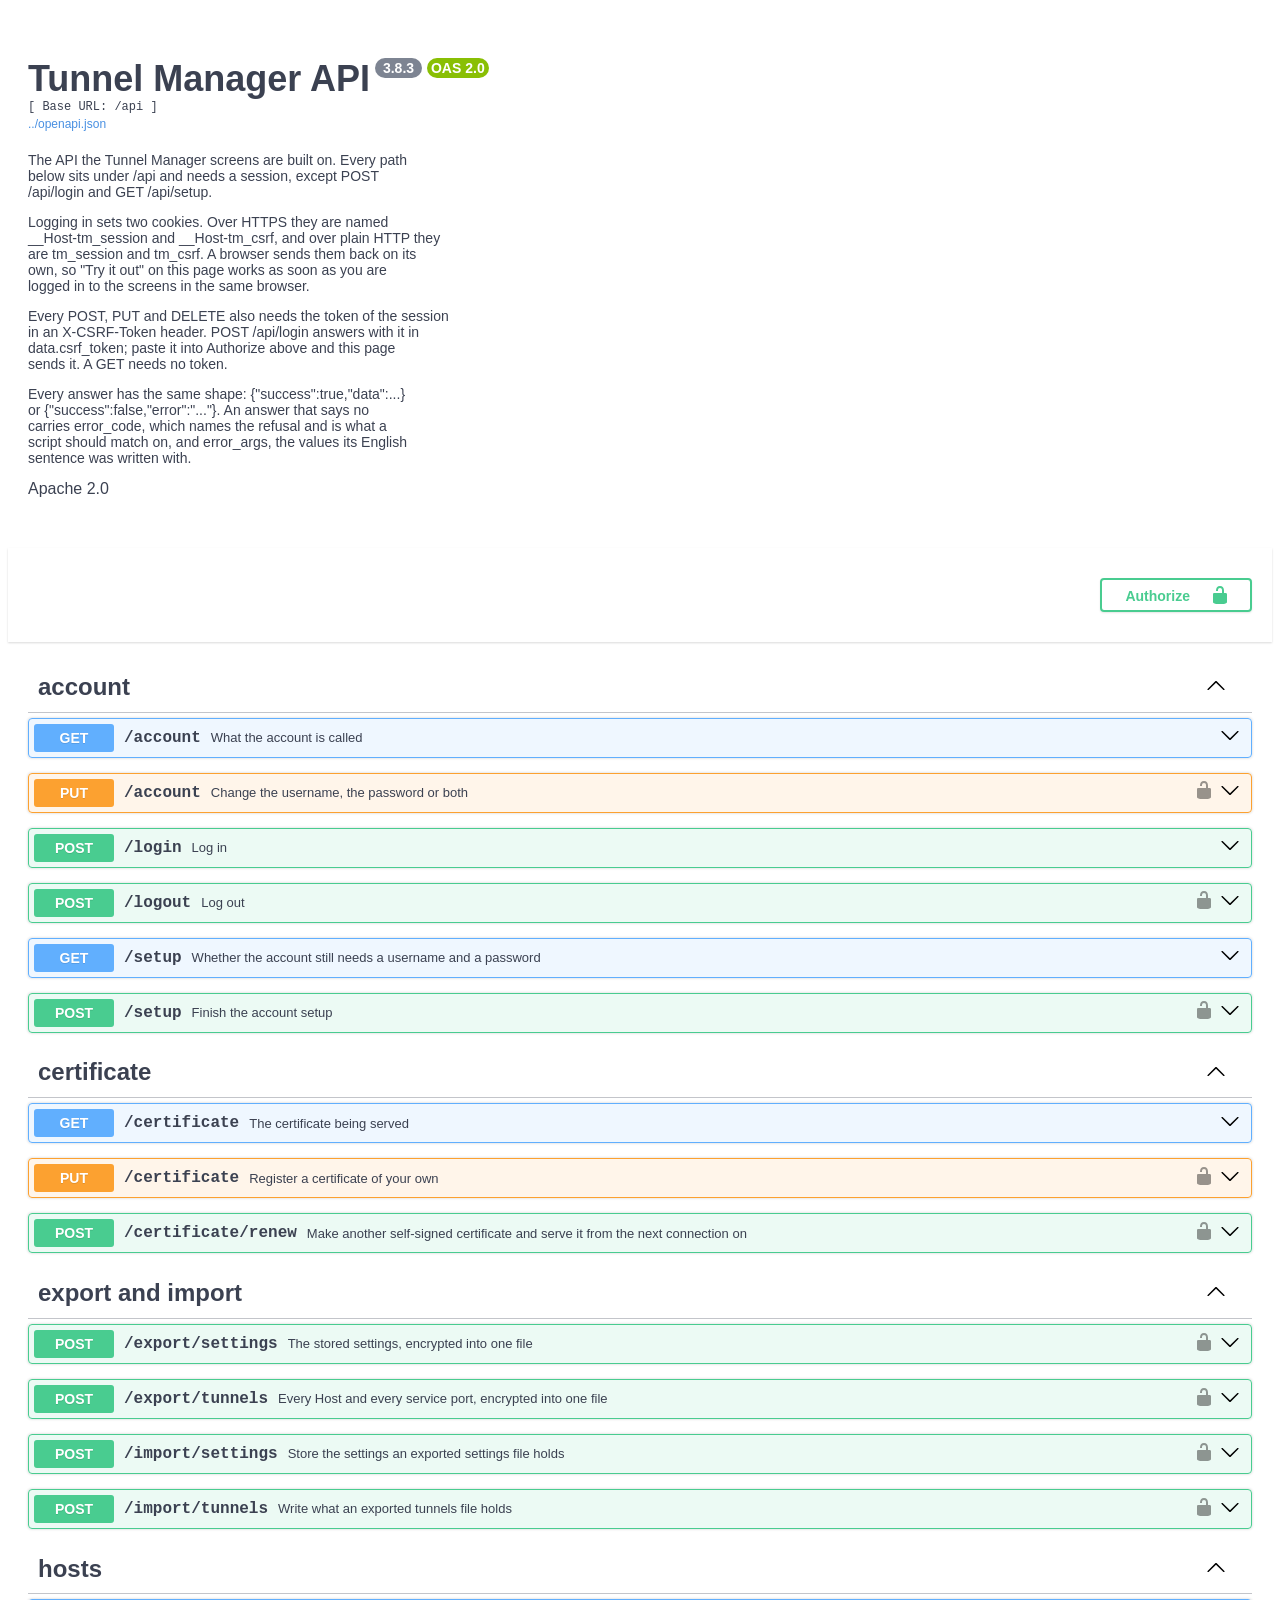
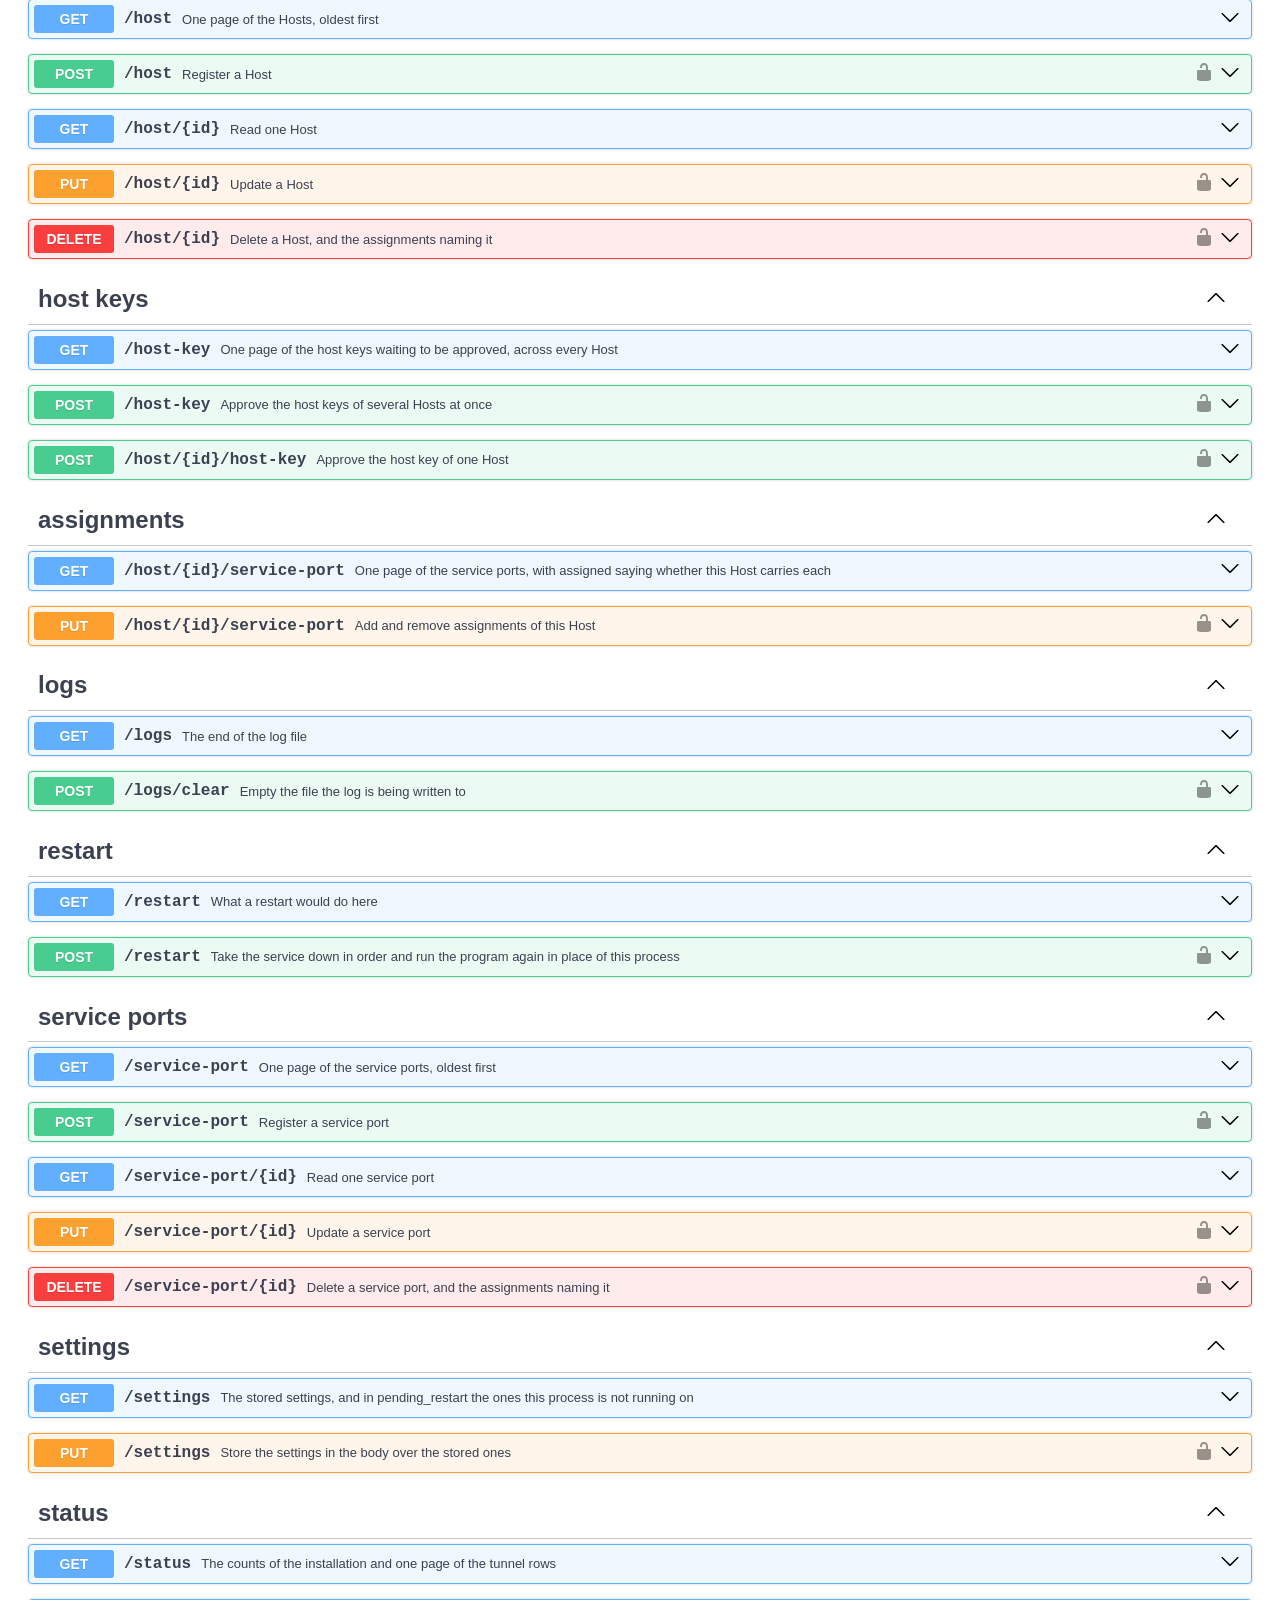
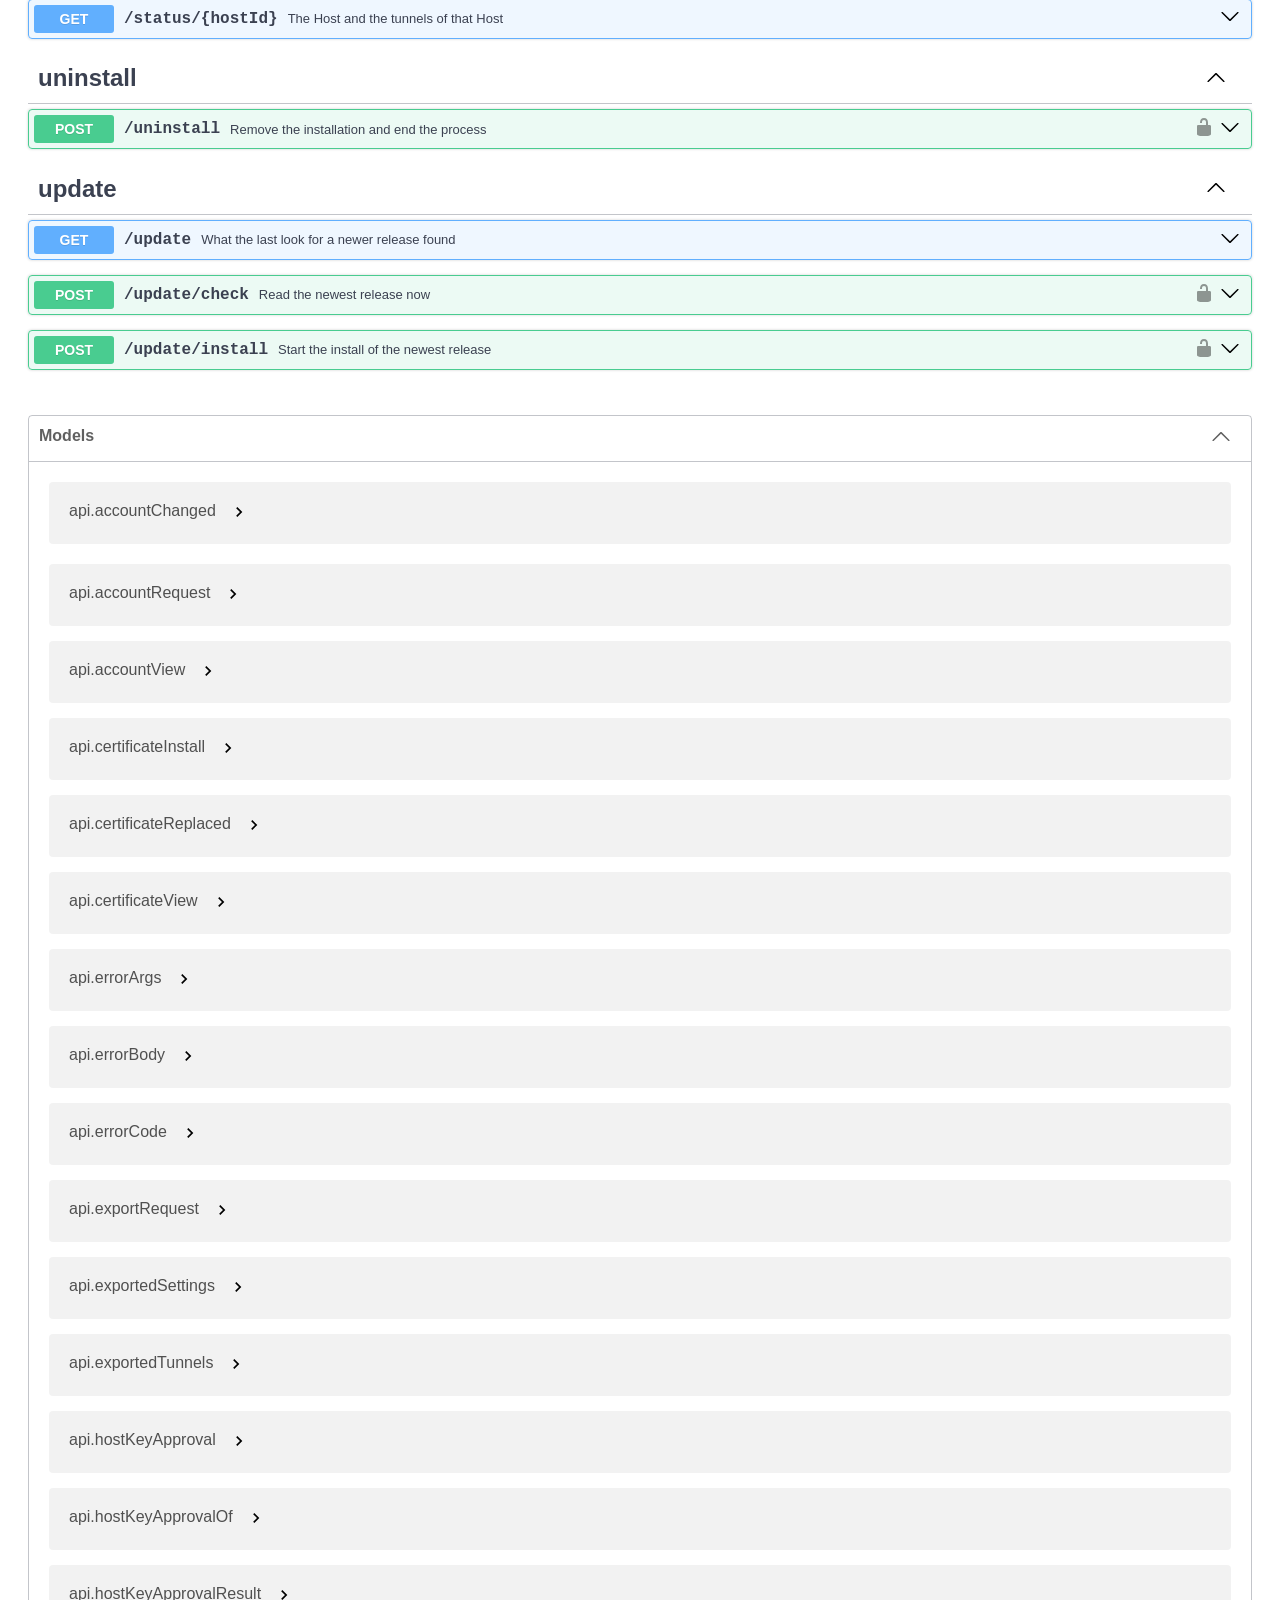
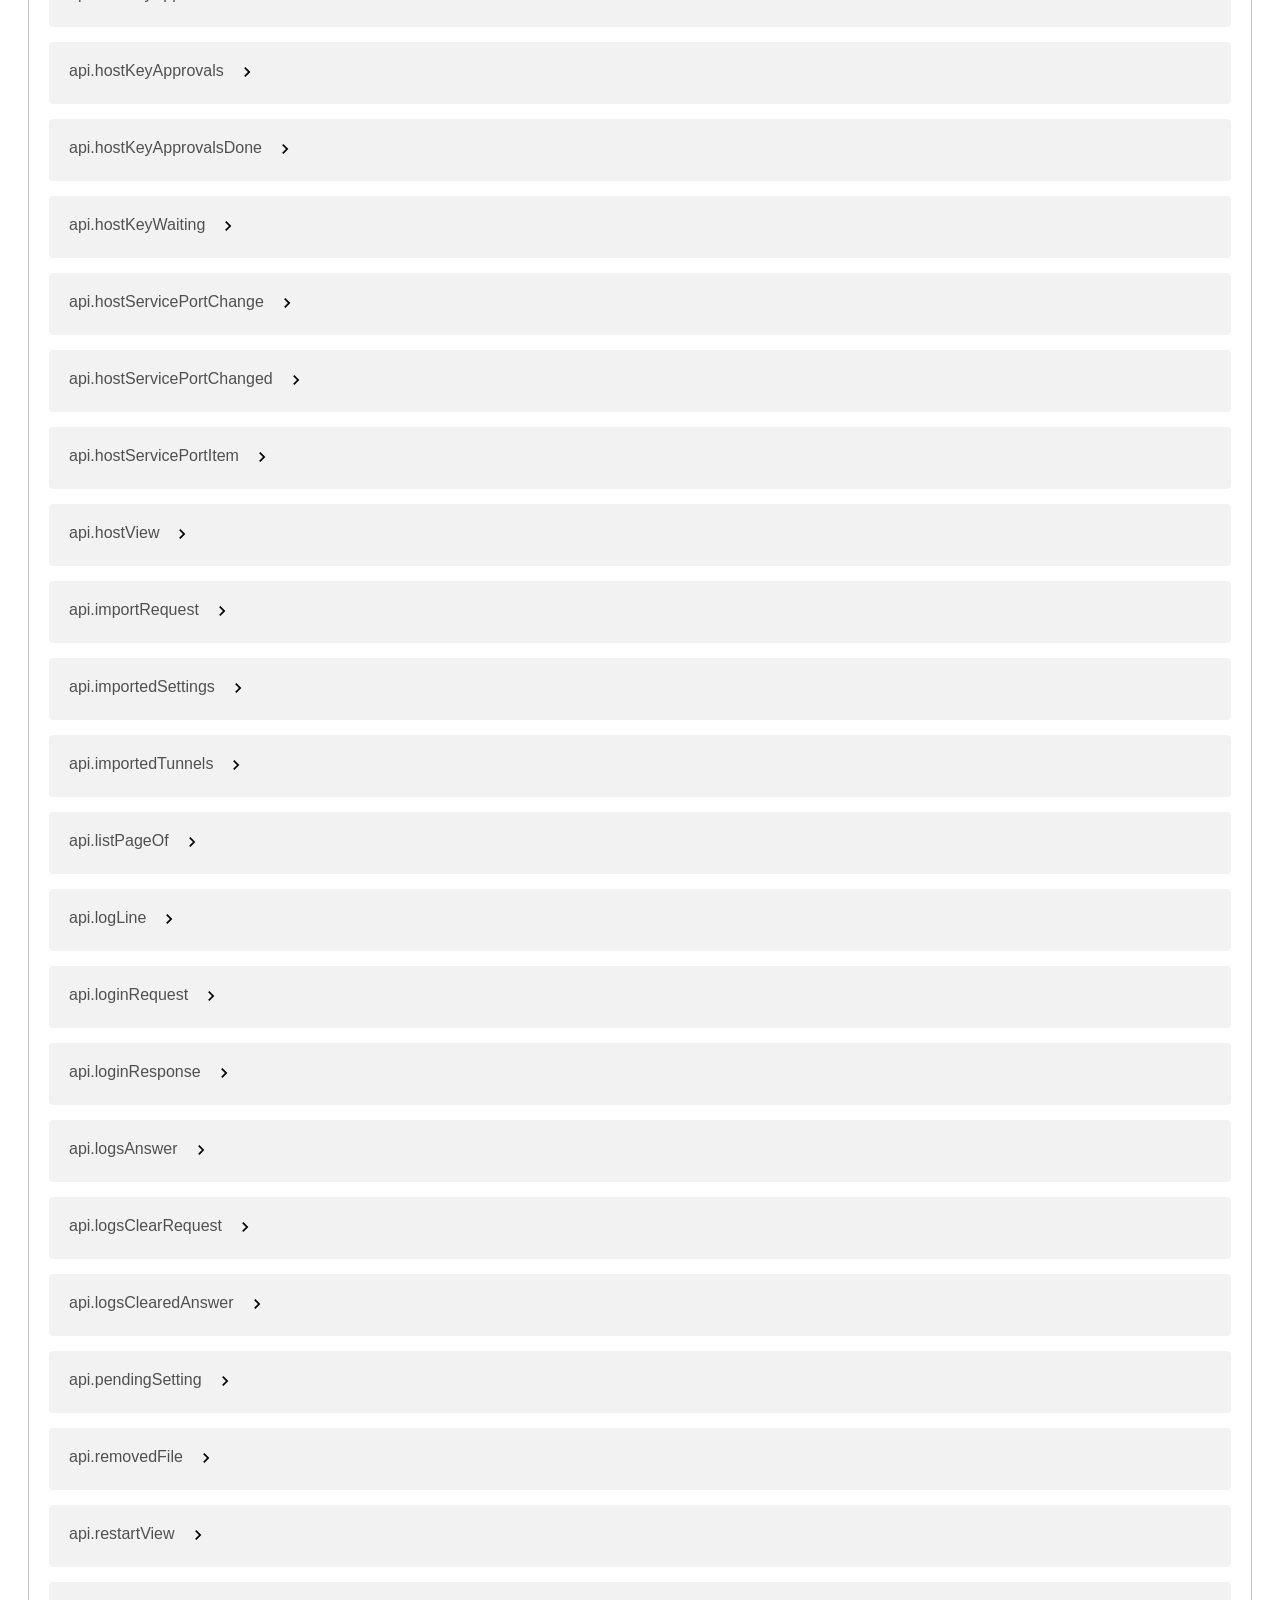
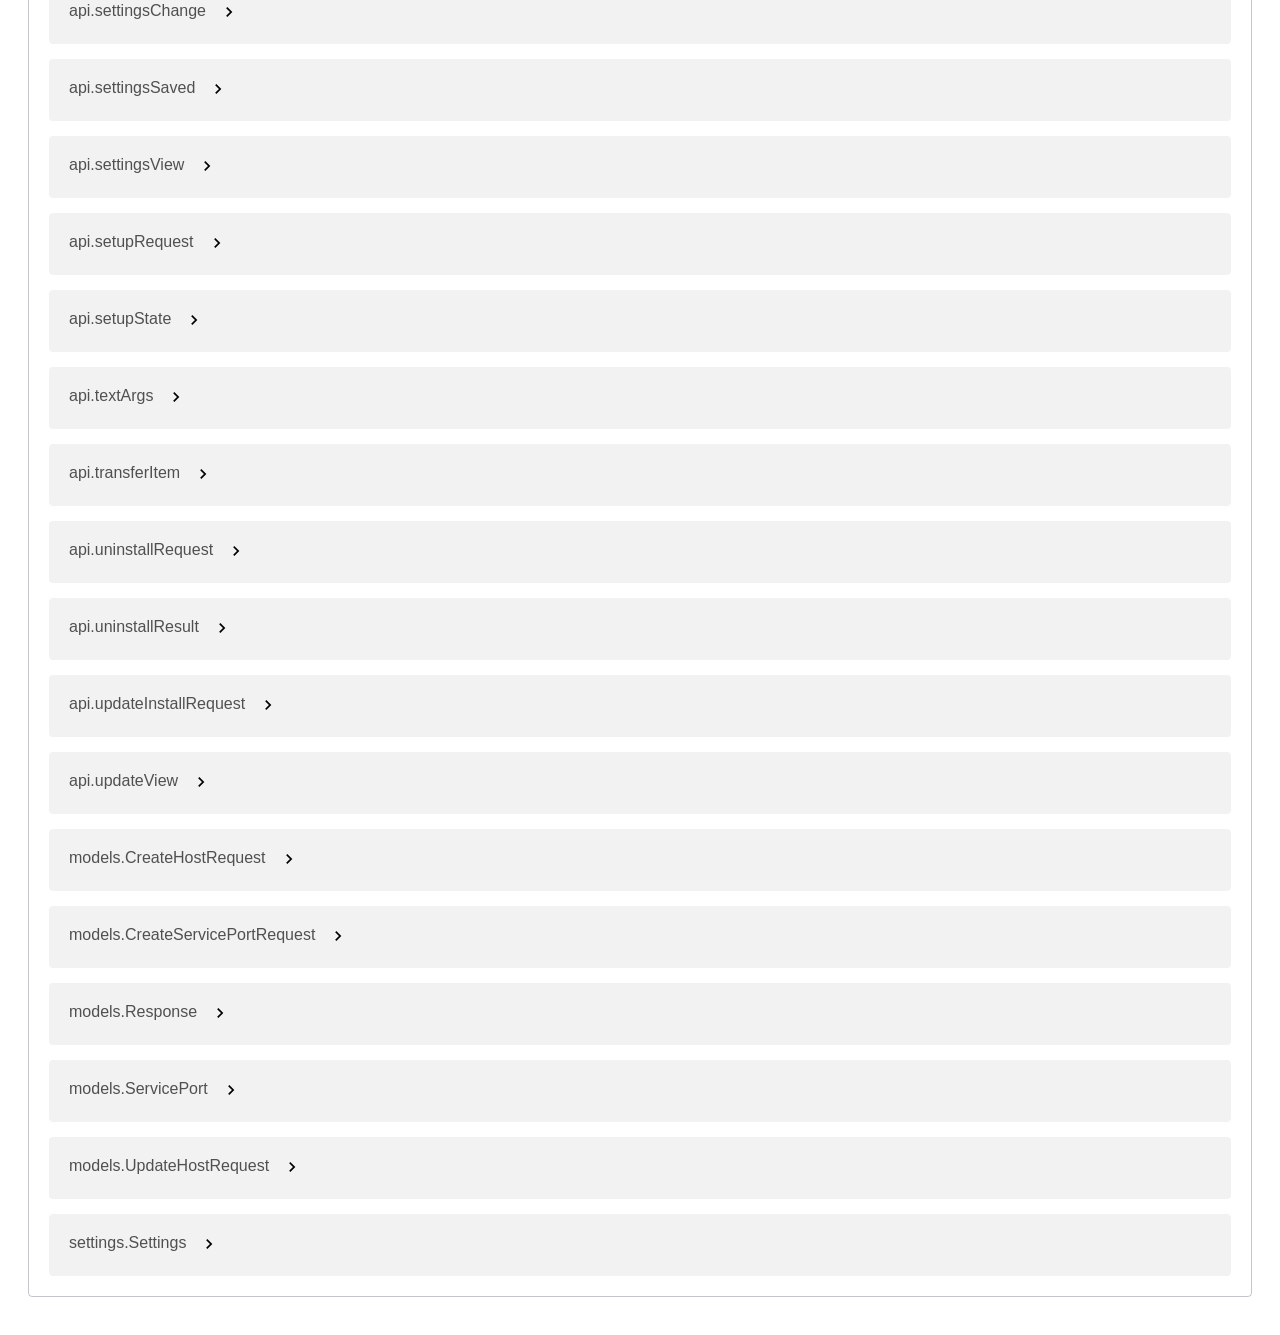
==== internal/web/static/api-docs/index.html @ aaa0a4e5 "web: Describe the API and serve a Swagger UI out of the binary make openapi writes a description of " ====
<!DOCTYPE html>
<html lang="en">
  <head>
    <meta charset="utf-8" />
    <meta name="viewport" content="width=device-width, initial-scale=1" />
    <title>Tunnel Manager API</title>

    <!--
      The stylesheet and the scripts are files this server holds. Nothing here
      is fetched from a content delivery network: an installation that reaches
      nothing but the hosts it forwards to still has to be able to open this
      page, which is the same reason the operator UI is built into the binary.
    -->
    <link rel="stylesheet" href="swagger-ui.css" />
  </head>

  <body>
    <div id="swagger-ui"></div>

    <script src="swagger-ui-bundle.js"></script>

    <!--
      The configuration is a file of its own rather than a script written into
      this page. An inline script has to be named by its hash in the policy
      that guards this page, and that hash then has to be produced wherever the
      page is served from; a file only has to be allowed once, as 'self'.
    -->
    <script src="init.js"></script>
  </body>
</html>
---- internal/web/static/api-docs/swagger-ui.css ----
.swagger-ui{color:#3b4151;container-name:swagger-ui;container-type:inline-size;/*! normalize.css v7.0.0 | MIT License | github.com/necolas/normalize.css */font-family:sans-serif}.swagger-ui html{line-height:1.15;-ms-text-size-adjust:100%;-webkit-text-size-adjust:100%}.swagger-ui body{margin:0}.swagger-ui article,.swagger-ui aside,.swagger-ui footer,.swagger-ui header,.swagger-ui nav,.swagger-ui section{display:block}.swagger-ui h1{font-size:2em;margin:.67em 0}.swagger-ui figcaption,.swagger-ui figure,.swagger-ui main{display:block}.swagger-ui figure{margin:1em 40px}.swagger-ui hr{box-sizing:content-box;height:0;overflow:visible}.swagger-ui pre{font-family:monospace,monospace;font-size:1em}.swagger-ui a{background-color:transparent;-webkit-text-decoration-skip:objects}.swagger-ui abbr[title]{border-bottom:none;text-decoration:underline;-webkit-text-decoration:underline dotted;text-decoration:underline dotted}.swagger-ui b,.swagger-ui strong{font-weight:inherit;font-weight:bolder}.swagger-ui code,.swagger-ui kbd,.swagger-ui samp{font-family:monospace,monospace;font-size:1em}.swagger-ui dfn{font-style:italic}.swagger-ui mark{background-color:#ff0;color:#000}.swagger-ui small{font-size:80%}.swagger-ui sub,.swagger-ui sup{font-size:75%;line-height:0;position:relative;vertical-align:baseline}.swagger-ui sub{bottom:-.25em}.swagger-ui sup{top:-.5em}.swagger-ui audio,.swagger-ui video{display:inline-block}.swagger-ui audio:not([controls]){display:none;height:0}.swagger-ui img{border-style:none}.swagger-ui svg:not(:root){overflow:hidden}.swagger-ui button,.swagger-ui input,.swagger-ui optgroup,.swagger-ui select,.swagger-ui textarea{font-family:sans-serif;font-size:100%;line-height:1.15;margin:0}.swagger-ui button,.swagger-ui input{overflow:visible}.swagger-ui button,.swagger-ui select{text-transform:none}.swagger-ui [type=reset],.swagger-ui [type=submit],.swagger-ui button,.swagger-ui html [type=button]{-webkit-appearance:button}.swagger-ui [type=button]::-moz-focus-inner,.swagger-ui [type=reset]::-moz-focus-inner,.swagger-ui [type=submit]::-moz-focus-inner,.swagger-ui button::-moz-focus-inner{border-style:none;padding:0}.swagger-ui [type=button]:-moz-focusring,.swagger-ui [type=reset]:-moz-focusring,.swagger-ui [type=submit]:-moz-focusring,.swagger-ui button:-moz-focusring{outline:1px dotted ButtonText}.swagger-ui fieldset{padding:.35em .75em .625em}.swagger-ui legend{box-sizing:border-box;color:inherit;display:table;max-width:100%;padding:0;white-space:normal}.swagger-ui progress{display:inline-block;vertical-align:baseline}.swagger-ui textarea{overflow:auto}.swagger-ui [type=checkbox],.swagger-ui [type=radio]{box-sizing:border-box;padding:0}.swagger-ui [type=number]::-webkit-inner-spin-button,.swagger-ui [type=number]::-webkit-outer-spin-button{height:auto}.swagger-ui [type=search]{-webkit-appearance:textfield;outline-offset:-2px}.swagger-ui [type=search]::-webkit-search-cancel-button,.swagger-ui [type=search]::-webkit-search-decoration{-webkit-appearance:none}.swagger-ui ::-webkit-file-upload-button{-webkit-appearance:button;font:inherit}.swagger-ui details,.swagger-ui menu{display:block}.swagger-ui summary{display:list-item}.swagger-ui canvas{display:inline-block}.swagger-ui [hidden],.swagger-ui template{display:none}.swagger-ui .debug *{outline:1px solid gold}.swagger-ui .debug-white *{outline:1px solid #fff}.swagger-ui .debug-black *{outline:1px solid #000}.swagger-ui .debug-grid{background:transparent url([data-uri]) repeat 0 0}.swagger-ui .debug-grid-16{background:transparent url([data-uri]) repeat 0 0}.swagger-ui .debug-grid-8-solid{background:#fff url([data-uri]) repeat 0 0}.swagger-ui .debug-grid-16-solid{background:#fff url([data-uri]) repeat 0 0}.swagger-ui .border-box,.swagger-ui a,.swagger-ui article,.swagger-ui body,.swagger-ui code,.swagger-ui dd,.swagger-ui div,.swagger-ui dl,.swagger-ui dt,.swagger-ui fieldset,.swagger-ui footer,.swagger-ui form,.swagger-ui h1,.swagger-ui h2,.swagger-ui h3,.swagger-ui h4,.swagger-ui h5,.swagger-ui h6,.swagger-ui header,.swagger-ui html,.swagger-ui input[type=email],.swagger-ui input[type=number],.swagger-ui input[type=password],.swagger-ui input[type=tel],.swagger-ui input[type=text],.swagger-ui input[type=url],.swagger-ui legend,.swagger-ui li,.swagger-ui main,.swagger-ui ol,.swagger-ui p,.swagger-ui pre,.swagger-ui section,.swagger-ui table,.swagger-ui td,.swagger-ui textarea,.swagger-ui th,.swagger-ui tr,.swagger-ui ul{box-sizing:border-box}.swagger-ui .aspect-ratio{height:0;position:relative}.swagger-ui .aspect-ratio--16x9{padding-bottom:56.25%}.swagger-ui .aspect-ratio--9x16{padding-bottom:177.77%}.swagger-ui .aspect-ratio--4x3{padding-bottom:75%}.swagger-ui .aspect-ratio--3x4{padding-bottom:133.33%}.swagger-ui .aspect-ratio--6x4{padding-bottom:66.6%}.swagger-ui .aspect-ratio--4x6{padding-bottom:150%}.swagger-ui .aspect-ratio--8x5{padding-bottom:62.5%}.swagger-ui .aspect-ratio--5x8{padding-bottom:160%}.swagger-ui .aspect-ratio--7x5{padding-bottom:71.42%}.swagger-ui .aspect-ratio--5x7{padding-bottom:140%}.swagger-ui .aspect-ratio--1x1{padding-bottom:100%}.swagger-ui .aspect-ratio--object{bottom:0;height:100%;left:0;position:absolute;right:0;top:0;width:100%;z-index:100}@media screen and (min-width:30em){.swagger-ui .aspect-ratio-ns{height:0;position:relative}.swagger-ui .aspect-ratio--16x9-ns{padding-bottom:56.25%}.swagger-ui .aspect-ratio--9x16-ns{padding-bottom:177.77%}.swagger-ui .aspect-ratio--4x3-ns{padding-bottom:75%}.swagger-ui .aspect-ratio--3x4-ns{padding-bottom:133.33%}.swagger-ui .aspect-ratio--6x4-ns{padding-bottom:66.6%}.swagger-ui .aspect-ratio--4x6-ns{padding-bottom:150%}.swagger-ui .aspect-ratio--8x5-ns{padding-bottom:62.5%}.swagger-ui .aspect-ratio--5x8-ns{padding-bottom:160%}.swagger-ui .aspect-ratio--7x5-ns{padding-bottom:71.42%}.swagger-ui .aspect-ratio--5x7-ns{padding-bottom:140%}.swagger-ui .aspect-ratio--1x1-ns{padding-bottom:100%}.swagger-ui .aspect-ratio--object-ns{bottom:0;height:100%;left:0;position:absolute;right:0;top:0;width:100%;z-index:100}}@media screen and (min-width:30em)and (max-width:60em){.swagger-ui .aspect-ratio-m{height:0;position:relative}.swagger-ui .aspect-ratio--16x9-m{padding-bottom:56.25%}.swagger-ui .aspect-ratio--9x16-m{padding-bottom:177.77%}.swagger-ui .aspect-ratio--4x3-m{padding-bottom:75%}.swagger-ui .aspect-ratio--3x4-m{padding-bottom:133.33%}.swagger-ui .aspect-ratio--6x4-m{padding-bottom:66.6%}.swagger-ui .aspect-ratio--4x6-m{padding-bottom:150%}.swagger-ui .aspect-ratio--8x5-m{padding-bottom:62.5%}.swagger-ui .aspect-ratio--5x8-m{padding-bottom:160%}.swagger-ui .aspect-ratio--7x5-m{padding-bottom:71.42%}.swagger-ui .aspect-ratio--5x7-m{padding-bottom:140%}.swagger-ui .aspect-ratio--1x1-m{padding-bottom:100%}.swagger-ui .aspect-ratio--object-m{bottom:0;height:100%;left:0;position:absolute;right:0;top:0;width:100%;z-index:100}}@media screen and (min-width:60em){.swagger-ui .aspect-ratio-l{height:0;position:relative}.swagger-ui .aspect-ratio--16x9-l{padding-bottom:56.25%}.swagger-ui .aspect-ratio--9x16-l{padding-bottom:177.77%}.swagger-ui .aspect-ratio--4x3-l{padding-bottom:75%}.swagger-ui .aspect-ratio--3x4-l{padding-bottom:133.33%}.swagger-ui .aspect-ratio--6x4-l{padding-bottom:66.6%}.swagger-ui .aspect-ratio--4x6-l{padding-bottom:150%}.swagger-ui .aspect-ratio--8x5-l{padding-bottom:62.5%}.swagger-ui .aspect-ratio--5x8-l{padding-bottom:160%}.swagger-ui .aspect-ratio--7x5-l{padding-bottom:71.42%}.swagger-ui .aspect-ratio--5x7-l{padding-bottom:140%}.swagger-ui .aspect-ratio--1x1-l{padding-bottom:100%}.swagger-ui .aspect-ratio--object-l{bottom:0;height:100%;left:0;position:absolute;right:0;top:0;width:100%;z-index:100}}.swagger-ui img{max-width:100%}.swagger-ui .cover{background-size:cover!important}.swagger-ui .contain{background-size:contain!important}@media screen and (min-width:30em){.swagger-ui .cover-ns{background-size:cover!important}.swagger-ui .contain-ns{background-size:contain!important}}@media screen and (min-width:30em)and (max-width:60em){.swagger-ui .cover-m{background-size:cover!important}.swagger-ui .contain-m{background-size:contain!important}}@media screen and (min-width:60em){.swagger-ui .cover-l{background-size:cover!important}.swagger-ui .contain-l{background-size:contain!important}}.swagger-ui .bg-center{background-position:50%;background-repeat:no-repeat}.swagger-ui .bg-top{background-position:top;background-repeat:no-repeat}.swagger-ui .bg-right{background-position:100%;background-repeat:no-repeat}.swagger-ui .bg-bottom{background-position:bottom;background-repeat:no-repeat}.swagger-ui .bg-left{background-position:0;background-repeat:no-repeat}@media screen and (min-width:30em){.swagger-ui .bg-center-ns{background-position:50%;background-repeat:no-repeat}.swagger-ui .bg-top-ns{background-position:top;background-repeat:no-repeat}.swagger-ui .bg-right-ns{background-position:100%;background-repeat:no-repeat}.swagger-ui .bg-bottom-ns{background-position:bottom;background-repeat:no-repeat}.swagger-ui .bg-left-ns{background-position:0;background-repeat:no-repeat}}@media screen and (min-width:30em)and (max-width:60em){.swagger-ui .bg-center-m{background-position:50%;background-repeat:no-repeat}.swagger-ui .bg-top-m{background-position:top;background-repeat:no-repeat}.swagger-ui .bg-right-m{background-position:100%;background-repeat:no-repeat}.swagger-ui .bg-bottom-m{background-position:bottom;background-repeat:no-repeat}.swagger-ui .bg-left-m{background-position:0;background-repeat:no-repeat}}@media screen and (min-width:60em){.swagger-ui .bg-center-l{background-position:50%;background-repeat:no-repeat}.swagger-ui .bg-top-l{background-position:top;background-repeat:no-repeat}.swagger-ui .bg-right-l{background-position:100%;background-repeat:no-repeat}.swagger-ui .bg-bottom-l{background-position:bottom;background-repeat:no-repeat}.swagger-ui .bg-left-l{background-position:0;background-repeat:no-repeat}}.swagger-ui .outline{outline:1px solid}.swagger-ui .outline-transparent{outline:1px solid transparent}.swagger-ui .outline-0{outline:0}@media screen and (min-width:30em){.swagger-ui .outline-ns{outline:1px solid}.swagger-ui .outline-transparent-ns{outline:1px solid transparent}.swagger-ui .outline-0-ns{outline:0}}@media screen and (min-width:30em)and (max-width:60em){.swagger-ui .outline-m{outline:1px solid}.swagger-ui .outline-transparent-m{outline:1px solid transparent}.swagger-ui .outline-0-m{outline:0}}@media screen and (min-width:60em){.swagger-ui .outline-l{outline:1px solid}.swagger-ui .outline-transparent-l{outline:1px solid transparent}.swagger-ui .outline-0-l{outline:0}}.swagger-ui .ba{border-style:solid;border-width:1px}.swagger-ui .bt{border-top-style:solid;border-top-width:1px}.swagger-ui .br{border-right-style:solid;border-right-width:1px}.swagger-ui .bb{border-bottom-style:solid;border-bottom-width:1px}.swagger-ui .bl{border-left-style:solid;border-left-width:1px}.swagger-ui .bn{border-style:none;border-width:0}@media screen and (min-width:30em){.swagger-ui .ba-ns{border-style:solid;border-width:1px}.swagger-ui .bt-ns{border-top-style:solid;border-top-width:1px}.swagger-ui .br-ns{border-right-style:solid;border-right-width:1px}.swagger-ui .bb-ns{border-bottom-style:solid;border-bottom-width:1px}.swagger-ui .bl-ns{border-left-style:solid;border-left-width:1px}.swagger-ui .bn-ns{border-style:none;border-width:0}}@media screen and (min-width:30em)and (max-width:60em){.swagger-ui .ba-m{border-style:solid;border-width:1px}.swagger-ui .bt-m{border-top-style:solid;border-top-width:1px}.swagger-ui .br-m{border-right-style:solid;border-right-width:1px}.swagger-ui .bb-m{border-bottom-style:solid;border-bottom-width:1px}.swagger-ui .bl-m{border-left-style:solid;border-left-width:1px}.swagger-ui .bn-m{border-style:none;border-width:0}}@media screen and (min-width:60em){.swagger-ui .ba-l{border-style:solid;border-width:1px}.swagger-ui .bt-l{border-top-style:solid;border-top-width:1px}.swagger-ui .br-l{border-right-style:solid;border-right-width:1px}.swagger-ui .bb-l{border-bottom-style:solid;border-bottom-width:1px}.swagger-ui .bl-l{border-left-style:solid;border-left-width:1px}.swagger-ui .bn-l{border-style:none;border-width:0}}.swagger-ui .b--black{border-color:#000}.swagger-ui .b--near-black{border-color:#111}.swagger-ui .b--dark-gray{border-color:#333}.swagger-ui .b--mid-gray{border-color:#555}.swagger-ui .b--gray{border-color:#777}.swagger-ui .b--silver{border-color:#999}.swagger-ui .b--light-silver{border-color:#aaa}.swagger-ui .b--moon-gray{border-color:#ccc}.swagger-ui .b--light-gray{border-color:#eee}.swagger-ui .b--near-white{border-color:#f4f4f4}.swagger-ui .b--white{border-color:#fff}.swagger-ui .b--white-90{border-color:hsla(0,0%,100%,.9)}.swagger-ui .b--white-80{border-color:hsla(0,0%,100%,.8)}.swagger-ui .b--white-70{border-color:hsla(0,0%,100%,.7)}.swagger-ui .b--white-60{border-color:hsla(0,0%,100%,.6)}.swagger-ui .b--white-50{border-color:hsla(0,0%,100%,.5)}.swagger-ui .b--white-40{border-color:hsla(0,0%,100%,.4)}.swagger-ui .b--white-30{border-color:hsla(0,0%,100%,.3)}.swagger-ui .b--white-20{border-color:hsla(0,0%,100%,.2)}.swagger-ui .b--white-10{border-color:hsla(0,0%,100%,.1)}.swagger-ui .b--white-05{border-color:hsla(0,0%,100%,.05)}.swagger-ui .b--white-025{border-color:hsla(0,0%,100%,.025)}.swagger-ui .b--white-0125{border-color:hsla(0,0%,100%,.013)}.swagger-ui .b--black-90{border-color:rgba(0,0,0,.9)}.swagger-ui .b--black-80{border-color:rgba(0,0,0,.8)}.swagger-ui .b--black-70{border-color:rgba(0,0,0,.7)}.swagger-ui .b--black-60{border-color:rgba(0,0,0,.6)}.swagger-ui .b--black-50{border-color:rgba(0,0,0,.5)}.swagger-ui .b--black-40{border-color:rgba(0,0,0,.4)}.swagger-ui .b--black-30{border-color:rgba(0,0,0,.3)}.swagger-ui .b--black-20{border-color:rgba(0,0,0,.2)}.swagger-ui .b--black-10{border-color:rgba(0,0,0,.1)}.swagger-ui .b--black-05{border-color:rgba(0,0,0,.05)}.swagger-ui .b--black-025{border-color:rgba(0,0,0,.025)}.swagger-ui .b--black-0125{border-color:rgba(0,0,0,.013)}.swagger-ui .b--dark-red{border-color:#e7040f}.swagger-ui .b--red{border-color:#ff4136}.swagger-ui .b--light-red{border-color:#ff725c}.swagger-ui .b--orange{border-color:#ff6300}.swagger-ui .b--gold{border-color:#ffb700}.swagger-ui .b--yellow{border-color:gold}.swagger-ui .b--light-yellow{border-color:#fbf1a9}.swagger-ui .b--purple{border-color:#5e2ca5}.swagger-ui .b--light-purple{border-color:#a463f2}.swagger-ui .b--dark-pink{border-color:#d5008f}.swagger-ui .b--hot-pink{border-color:#ff41b4}.swagger-ui .b--pink{border-color:#ff80cc}.swagger-ui .b--light-pink{border-color:#ffa3d7}.swagger-ui .b--dark-green{border-color:#137752}.swagger-ui .b--green{border-color:#19a974}.swagger-ui .b--light-green{border-color:#9eebcf}.swagger-ui .b--navy{border-color:#001b44}.swagger-ui .b--dark-blue{border-color:#00449e}.swagger-ui .b--blue{border-color:#357edd}.swagger-ui .b--light-blue{border-color:#96ccff}.swagger-ui .b--lightest-blue{border-color:#cdecff}.swagger-ui .b--washed-blue{border-color:#f6fffe}.swagger-ui .b--washed-green{border-color:#e8fdf5}.swagger-ui .b--washed-yellow{border-color:#fffceb}.swagger-ui .b--washed-red{border-color:#ffdfdf}.swagger-ui .b--transparent{border-color:transparent}.swagger-ui .b--inherit{border-color:inherit}.swagger-ui .br0{border-radius:0}.swagger-ui .br1{border-radius:.125rem}.swagger-ui .br2{border-radius:.25rem}.swagger-ui .br3{border-radius:.5rem}.swagger-ui .br4{border-radius:1rem}.swagger-ui .br-100{border-radius:100%}.swagger-ui .br-pill{border-radius:9999px}.swagger-ui .br--bottom{border-top-left-radius:0;border-top-right-radius:0}.swagger-ui .br--top{border-bottom-left-radius:0;border-bottom-right-radius:0}.swagger-ui .br--right{border-bottom-left-radius:0;border-top-left-radius:0}.swagger-ui .br--left{border-bottom-right-radius:0;border-top-right-radius:0}@media screen and (min-width:30em){.swagger-ui .br0-ns{border-radius:0}.swagger-ui .br1-ns{border-radius:.125rem}.swagger-ui .br2-ns{border-radius:.25rem}.swagger-ui .br3-ns{border-radius:.5rem}.swagger-ui .br4-ns{border-radius:1rem}.swagger-ui .br-100-ns{border-radius:100%}.swagger-ui .br-pill-ns{border-radius:9999px}.swagger-ui .br--bottom-ns{border-top-left-radius:0;border-top-right-radius:0}.swagger-ui .br--top-ns{border-bottom-left-radius:0;border-bottom-right-radius:0}.swagger-ui .br--right-ns{border-bottom-left-radius:0;border-top-left-radius:0}.swagger-ui .br--left-ns{border-bottom-right-radius:0;border-top-right-radius:0}}@media screen and (min-width:30em)and (max-width:60em){.swagger-ui .br0-m{border-radius:0}.swagger-ui .br1-m{border-radius:.125rem}.swagger-ui .br2-m{border-radius:.25rem}.swagger-ui .br3-m{border-radius:.5rem}.swagger-ui .br4-m{border-radius:1rem}.swagger-ui .br-100-m{border-radius:100%}.swagger-ui .br-pill-m{border-radius:9999px}.swagger-ui .br--bottom-m{border-top-left-radius:0;border-top-right-radius:0}.swagger-ui .br--top-m{border-bottom-left-radius:0;border-bottom-right-radius:0}.swagger-ui .br--right-m{border-bottom-left-radius:0;border-top-left-radius:0}.swagger-ui .br--left-m{border-bottom-right-radius:0;border-top-right-radius:0}}@media screen and (min-width:60em){.swagger-ui .br0-l{border-radius:0}.swagger-ui .br1-l{border-radius:.125rem}.swagger-ui .br2-l{border-radius:.25rem}.swagger-ui .br3-l{border-radius:.5rem}.swagger-ui .br4-l{border-radius:1rem}.swagger-ui .br-100-l{border-radius:100%}.swagger-ui .br-pill-l{border-radius:9999px}.swagger-ui .br--bottom-l{border-top-left-radius:0;border-top-right-radius:0}.swagger-ui .br--top-l{border-bottom-left-radius:0;border-bottom-right-radius:0}.swagger-ui .br--right-l{border-bottom-left-radius:0;border-top-left-radius:0}.swagger-ui .br--left-l{border-bottom-right-radius:0;border-top-right-radius:0}}.swagger-ui .b--dotted{border-style:dotted}.swagger-ui .b--dashed{border-style:dashed}.swagger-ui .b--solid{border-style:solid}.swagger-ui .b--none{border-style:none}@media screen and (min-width:30em){.swagger-ui .b--dotted-ns{border-style:dotted}.swagger-ui .b--dashed-ns{border-style:dashed}.swagger-ui .b--solid-ns{border-style:solid}.swagger-ui .b--none-ns{border-style:none}}@media screen and (min-width:30em)and (max-width:60em){.swagger-ui .b--dotted-m{border-style:dotted}.swagger-ui .b--dashed-m{border-style:dashed}.swagger-ui .b--solid-m{border-style:solid}.swagger-ui .b--none-m{border-style:none}}@media screen and (min-width:60em){.swagger-ui .b--dotted-l{border-style:dotted}.swagger-ui .b--dashed-l{border-style:dashed}.swagger-ui .b--solid-l{border-style:solid}.swagger-ui .b--none-l{border-style:none}}.swagger-ui .bw0{border-width:0}.swagger-ui .bw1{border-width:.125rem}.swagger-ui .bw2{border-width:.25rem}.swagger-ui .bw3{border-width:.5rem}.swagger-ui .bw4{border-width:1rem}.swagger-ui .bw5{border-width:2rem}.swagger-ui .bt-0{border-top-width:0}.swagger-ui .br-0{border-right-width:0}.swagger-ui .bb-0{border-bottom-width:0}.swagger-ui .bl-0{border-left-width:0}@media screen and (min-width:30em){.swagger-ui .bw0-ns{border-width:0}.swagger-ui .bw1-ns{border-width:.125rem}.swagger-ui .bw2-ns{border-width:.25rem}.swagger-ui .bw3-ns{border-width:.5rem}.swagger-ui .bw4-ns{border-width:1rem}.swagger-ui .bw5-ns{border-width:2rem}.swagger-ui .bt-0-ns{border-top-width:0}.swagger-ui .br-0-ns{border-right-width:0}.swagger-ui .bb-0-ns{border-bottom-width:0}.swagger-ui .bl-0-ns{border-left-width:0}}@media screen and (min-width:30em)and (max-width:60em){.swagger-ui .bw0-m{border-width:0}.swagger-ui .bw1-m{border-width:.125rem}.swagger-ui .bw2-m{border-width:.25rem}.swagger-ui .bw3-m{border-width:.5rem}.swagger-ui .bw4-m{border-width:1rem}.swagger-ui .bw5-m{border-width:2rem}.swagger-ui .bt-0-m{border-top-width:0}.swagger-ui .br-0-m{border-right-width:0}.swagger-ui .bb-0-m{border-bottom-width:0}.swagger-ui .bl-0-m{border-left-width:0}}@media screen and (min-width:60em){.swagger-ui .bw0-l{border-width:0}.swagger-ui .bw1-l{border-width:.125rem}.swagger-ui .bw2-l{border-width:.25rem}.swagger-ui .bw3-l{border-width:.5rem}.swagger-ui .bw4-l{border-width:1rem}.swagger-ui .bw5-l{border-width:2rem}.swagger-ui .bt-0-l{border-top-width:0}.swagger-ui .br-0-l{border-right-width:0}.swagger-ui .bb-0-l{border-bottom-width:0}.swagger-ui .bl-0-l{border-left-width:0}}.swagger-ui .shadow-1{box-shadow:0 0 4px 2px rgba(0,0,0,.2)}.swagger-ui .shadow-2{box-shadow:0 0 8px 2px rgba(0,0,0,.2)}.swagger-ui .shadow-3{box-shadow:2px 2px 4px 2px rgba(0,0,0,.2)}.swagger-ui .shadow-4{box-shadow:2px 2px 8px 0 rgba(0,0,0,.2)}.swagger-ui .shadow-5{box-shadow:4px 4px 8px 0 rgba(0,0,0,.2)}@media screen and (min-width:30em){.swagger-ui .shadow-1-ns{box-shadow:0 0 4px 2px rgba(0,0,0,.2)}.swagger-ui .shadow-2-ns{box-shadow:0 0 8px 2px rgba(0,0,0,.2)}.swagger-ui .shadow-3-ns{box-shadow:2px 2px 4px 2px rgba(0,0,0,.2)}.swagger-ui .shadow-4-ns{box-shadow:2px 2px 8px 0 rgba(0,0,0,.2)}.swagger-ui .shadow-5-ns{box-shadow:4px 4px 8px 0 rgba(0,0,0,.2)}}@media screen and (min-width:30em)and (max-width:60em){.swagger-ui .shadow-1-m{box-shadow:0 0 4px 2px rgba(0,0,0,.2)}.swagger-ui .shadow-2-m{box-shadow:0 0 8px 2px rgba(0,0,0,.2)}.swagger-ui .shadow-3-m{box-shadow:2px 2px 4px 2px rgba(0,0,0,.2)}.swagger-ui .shadow-4-m{box-shadow:2px 2px 8px 0 rgba(0,0,0,.2)}.swagger-ui .shadow-5-m{box-shadow:4px 4px 8px 0 rgba(0,0,0,.2)}}@media screen and (min-width:60em){.swagger-ui .shadow-1-l{box-shadow:0 0 4px 2px rgba(0,0,0,.2)}.swagger-ui .shadow-2-l{box-shadow:0 0 8px 2px rgba(0,0,0,.2)}.swagger-ui .shadow-3-l{box-shadow:2px 2px 4px 2px rgba(0,0,0,.2)}.swagger-ui .shadow-4-l{box-shadow:2px 2px 8px 0 rgba(0,0,0,.2)}.swagger-ui .shadow-5-l{box-shadow:4px 4px 8px 0 rgba(0,0,0,.2)}}.swagger-ui .pre{overflow-x:auto;overflow-y:hidden;overflow:scroll}.swagger-ui .top-0{top:0}.swagger-ui .right-0{right:0}.swagger-ui .bottom-0{bottom:0}.swagger-ui .left-0{left:0}.swagger-ui .top-1{top:1rem}.swagger-ui .right-1{right:1rem}.swagger-ui .bottom-1{bottom:1rem}.swagger-ui .left-1{left:1rem}.swagger-ui .top-2{top:2rem}.swagger-ui .right-2{right:2rem}.swagger-ui .bottom-2{bottom:2rem}.swagger-ui .left-2{left:2rem}.swagger-ui .top--1{top:-1rem}.swagger-ui .right--1{right:-1rem}.swagger-ui .bottom--1{bottom:-1rem}.swagger-ui .left--1{left:-1rem}.swagger-ui .top--2{top:-2rem}.swagger-ui .right--2{right:-2rem}.swagger-ui .bottom--2{bottom:-2rem}.swagger-ui .left--2{left:-2rem}.swagger-ui .absolute--fill{bottom:0;left:0;right:0;top:0}@media screen and (min-width:30em){.swagger-ui .top-0-ns{top:0}.swagger-ui .left-0-ns{left:0}.swagger-ui .right-0-ns{right:0}.swagger-ui .bottom-0-ns{bottom:0}.swagger-ui .top-1-ns{top:1rem}.swagger-ui .left-1-ns{left:1rem}.swagger-ui .right-1-ns{right:1rem}.swagger-ui .bottom-1-ns{bottom:1rem}.swagger-ui .top-2-ns{top:2rem}.swagger-ui .left-2-ns{left:2rem}.swagger-ui .right-2-ns{right:2rem}.swagger-ui .bottom-2-ns{bottom:2rem}.swagger-ui .top--1-ns{top:-1rem}.swagger-ui .right--1-ns{right:-1rem}.swagger-ui .bottom--1-ns{bottom:-1rem}.swagger-ui .left--1-ns{left:-1rem}.swagger-ui .top--2-ns{top:-2rem}.swagger-ui .right--2-ns{right:-2rem}.swagger-ui .bottom--2-ns{bottom:-2rem}.swagger-ui .left--2-ns{left:-2rem}.swagger-ui .absolute--fill-ns{bottom:0;left:0;right:0;top:0}}@media screen and (min-width:30em)and (max-width:60em){.swagger-ui .top-0-m{top:0}.swagger-ui .left-0-m{left:0}.swagger-ui .right-0-m{right:0}.swagger-ui .bottom-0-m{bottom:0}.swagger-ui .top-1-m{top:1rem}.swagger-ui .left-1-m{left:1rem}.swagger-ui .right-1-m{right:1rem}.swagger-ui .bottom-1-m{bottom:1rem}.swagger-ui .top-2-m{top:2rem}.swagger-ui .left-2-m{left:2rem}.swagger-ui .right-2-m{right:2rem}.swagger-ui .bottom-2-m{bottom:2rem}.swagger-ui .top--1-m{top:-1rem}.swagger-ui .right--1-m{right:-1rem}.swagger-ui .bottom--1-m{bottom:-1rem}.swagger-ui .left--1-m{left:-1rem}.swagger-ui .top--2-m{top:-2rem}.swagger-ui .right--2-m{right:-2rem}.swagger-ui .bottom--2-m{bottom:-2rem}.swagger-ui .left--2-m{left:-2rem}.swagger-ui .absolute--fill-m{bottom:0;left:0;right:0;top:0}}@media screen and (min-width:60em){.swagger-ui .top-0-l{top:0}.swagger-ui .left-0-l{left:0}.swagger-ui .right-0-l{right:0}.swagger-ui .bottom-0-l{bottom:0}.swagger-ui .top-1-l{top:1rem}.swagger-ui .left-1-l{left:1rem}.swagger-ui .right-1-l{right:1rem}.swagger-ui .bottom-1-l{bottom:1rem}.swagger-ui .top-2-l{top:2rem}.swagger-ui .left-2-l{left:2rem}.swagger-ui .right-2-l{right:2rem}.swagger-ui .bottom-2-l{bottom:2rem}.swagger-ui .top--1-l{top:-1rem}.swagger-ui .right--1-l{right:-1rem}.swagger-ui .bottom--1-l{bottom:-1rem}.swagger-ui .left--1-l{left:-1rem}.swagger-ui .top--2-l{top:-2rem}.swagger-ui .right--2-l{right:-2rem}.swagger-ui .bottom--2-l{bottom:-2rem}.swagger-ui .left--2-l{left:-2rem}.swagger-ui .absolute--fill-l{bottom:0;left:0;right:0;top:0}}.swagger-ui .cf:after,.swagger-ui .cf:before{content:" ";display:table}.swagger-ui .cf:after{clear:both}.swagger-ui .cf{zoom:1}.swagger-ui .cl{clear:left}.swagger-ui .cr{clear:right}.swagger-ui .cb{clear:both}.swagger-ui .cn{clear:none}@media screen and (min-width:30em){.swagger-ui .cl-ns{clear:left}.swagger-ui .cr-ns{clear:right}.swagger-ui .cb-ns{clear:both}.swagger-ui .cn-ns{clear:none}}@media screen and (min-width:30em)and (max-width:60em){.swagger-ui .cl-m{clear:left}.swagger-ui .cr-m{clear:right}.swagger-ui .cb-m{clear:both}.swagger-ui .cn-m{clear:none}}@media screen and (min-width:60em){.swagger-ui .cl-l{clear:left}.swagger-ui .cr-l{clear:right}.swagger-ui .cb-l{clear:both}.swagger-ui .cn-l{clear:none}}.swagger-ui .flex{display:flex}.swagger-ui .inline-flex{display:inline-flex}.swagger-ui .flex-auto{flex:1 1 auto;min-height:0;min-width:0}.swagger-ui .flex-none{flex:none}.swagger-ui .flex-column{flex-direction:column}.swagger-ui .flex-row{flex-direction:row}.swagger-ui .flex-wrap{flex-wrap:wrap}.swagger-ui .flex-nowrap{flex-wrap:nowrap}.swagger-ui .flex-wrap-reverse{flex-wrap:wrap-reverse}.swagger-ui .flex-column-reverse{flex-direction:column-reverse}.swagger-ui .flex-row-reverse{flex-direction:row-reverse}.swagger-ui .items-start{align-items:flex-start}.swagger-ui .items-end{align-items:flex-end}.swagger-ui .items-center{align-items:center}.swagger-ui .items-baseline{align-items:baseline}.swagger-ui .items-stretch{align-items:stretch}.swagger-ui .self-start{align-self:flex-start}.swagger-ui .self-end{align-self:flex-end}.swagger-ui .self-center{align-self:center}.swagger-ui .self-baseline{align-self:baseline}.swagger-ui .self-stretch{align-self:stretch}.swagger-ui .justify-start{justify-content:flex-start}.swagger-ui .justify-end{justify-content:flex-end}.swagger-ui .justify-center{justify-content:center}.swagger-ui .justify-between{justify-content:space-between}.swagger-ui .justify-around{justify-content:space-around}.swagger-ui .content-start{align-content:flex-start}.swagger-ui .content-end{align-content:flex-end}.swagger-ui .content-center{align-content:center}.swagger-ui .content-between{align-content:space-between}.swagger-ui .content-around{align-content:space-around}.swagger-ui .content-stretch{align-content:stretch}.swagger-ui .order-0{order:0}.swagger-ui .order-1{order:1}.swagger-ui .order-2{order:2}.swagger-ui .order-3{order:3}.swagger-ui .order-4{order:4}.swagger-ui .order-5{order:5}.swagger-ui .order-6{order:6}.swagger-ui .order-7{order:7}.swagger-ui .order-8{order:8}.swagger-ui .order-last{order:99999}.swagger-ui .flex-grow-0{flex-grow:0}.swagger-ui .flex-grow-1{flex-grow:1}.swagger-ui .flex-shrink-0{flex-shrink:0}.swagger-ui .flex-shrink-1{flex-shrink:1}@media screen and (min-width:30em){.swagger-ui .flex-ns{display:flex}.swagger-ui .inline-flex-ns{display:inline-flex}.swagger-ui .flex-auto-ns{flex:1 1 auto;min-height:0;min-width:0}.swagger-ui .flex-none-ns{flex:none}.swagger-ui .flex-column-ns{flex-direction:column}.swagger-ui .flex-row-ns{flex-direction:row}.swagger-ui .flex-wrap-ns{flex-wrap:wrap}.swagger-ui .flex-nowrap-ns{flex-wrap:nowrap}.swagger-ui .flex-wrap-reverse-ns{flex-wrap:wrap-reverse}.swagger-ui .flex-column-reverse-ns{flex-direction:column-reverse}.swagger-ui .flex-row-reverse-ns{flex-direction:row-reverse}.swagger-ui .items-start-ns{align-items:flex-start}.swagger-ui .items-end-ns{align-items:flex-end}.swagger-ui .items-center-ns{align-items:center}.swagger-ui .items-baseline-ns{align-items:baseline}.swagger-ui .items-stretch-ns{align-items:stretch}.swagger-ui .self-start-ns{align-self:flex-start}.swagger-ui .self-end-ns{align-self:flex-end}.swagger-ui .self-center-ns{align-self:center}.swagger-ui .self-baseline-ns{align-self:baseline}.swagger-ui .self-stretch-ns{align-self:stretch}.swagger-ui .justify-start-ns{justify-content:flex-start}.swagger-ui .justify-end-ns{justify-content:flex-end}.swagger-ui .justify-center-ns{justify-content:center}.swagger-ui .justify-between-ns{justify-content:space-between}.swagger-ui .justify-around-ns{justify-content:space-around}.swagger-ui .content-start-ns{align-content:flex-start}.swagger-ui .content-end-ns{align-content:flex-end}.swagger-ui .content-center-ns{align-content:center}.swagger-ui .content-between-ns{align-content:space-between}.swagger-ui .content-around-ns{align-content:space-around}.swagger-ui .content-stretch-ns{align-content:stretch}.swagger-ui .order-0-ns{order:0}.swagger-ui .order-1-ns{order:1}.swagger-ui .order-2-ns{order:2}.swagger-ui .order-3-ns{order:3}.swagger-ui .order-4-ns{order:4}.swagger-ui .order-5-ns{order:5}.swagger-ui .order-6-ns{order:6}.swagger-ui .order-7-ns{order:7}.swagger-ui .order-8-ns{order:8}.swagger-ui .order-last-ns{order:99999}.swagger-ui .flex-grow-0-ns{flex-grow:0}.swagger-ui .flex-grow-1-ns{flex-grow:1}.swagger-ui .flex-shrink-0-ns{flex-shrink:0}.swagger-ui .flex-shrink-1-ns{flex-shrink:1}}@media screen and (min-width:30em)and (max-width:60em){.swagger-ui .flex-m{display:flex}.swagger-ui .inline-flex-m{display:inline-flex}.swagger-ui .flex-auto-m{flex:1 1 auto;min-height:0;min-width:0}.swagger-ui .flex-none-m{flex:none}.swagger-ui .flex-column-m{flex-direction:column}.swagger-ui .flex-row-m{flex-direction:row}.swagger-ui .flex-wrap-m{flex-wrap:wrap}.swagger-ui .flex-nowrap-m{flex-wrap:nowrap}.swagger-ui .flex-wrap-reverse-m{flex-wrap:wrap-reverse}.swagger-ui .flex-column-reverse-m{flex-direction:column-reverse}.swagger-ui .flex-row-reverse-m{flex-direction:row-reverse}.swagger-ui .items-start-m{align-items:flex-start}.swagger-ui .items-end-m{align-items:flex-end}.swagger-ui .items-center-m{align-items:center}.swagger-ui .items-baseline-m{align-items:baseline}.swagger-ui .items-stretch-m{align-items:stretch}.swagger-ui .self-start-m{align-self:flex-start}.swagger-ui .self-end-m{align-self:flex-end}.swagger-ui .self-center-m{align-self:center}.swagger-ui .self-baseline-m{align-self:baseline}.swagger-ui .self-stretch-m{align-self:stretch}.swagger-ui .justify-start-m{justify-content:flex-start}.swagger-ui .justify-end-m{justify-content:flex-end}.swagger-ui .justify-center-m{justify-content:center}.swagger-ui .justify-between-m{justify-content:space-between}.swagger-ui .justify-around-m{justify-content:space-around}.swagger-ui .content-start-m{align-content:flex-start}.swagger-ui .content-end-m{align-content:flex-end}.swagger-ui .content-center-m{align-content:center}.swagger-ui .content-between-m{align-content:space-between}.swagger-ui .content-around-m{align-content:space-around}.swagger-ui .content-stretch-m{align-content:stretch}.swagger-ui .order-0-m{order:0}.swagger-ui .order-1-m{order:1}.swagger-ui .order-2-m{order:2}.swagger-ui .order-3-m{order:3}.swagger-ui .order-4-m{order:4}.swagger-ui .order-5-m{order:5}.swagger-ui .order-6-m{order:6}.swagger-ui .order-7-m{order:7}.swagger-ui .order-8-m{order:8}.swagger-ui .order-last-m{order:99999}.swagger-ui .flex-grow-0-m{flex-grow:0}.swagger-ui .flex-grow-1-m{flex-grow:1}.swagger-ui .flex-shrink-0-m{flex-shrink:0}.swagger-ui .flex-shrink-1-m{flex-shrink:1}}@media screen and (min-width:60em){.swagger-ui .flex-l{display:flex}.swagger-ui .inline-flex-l{display:inline-flex}.swagger-ui .flex-auto-l{flex:1 1 auto;min-height:0;min-width:0}.swagger-ui .flex-none-l{flex:none}.swagger-ui .flex-column-l{flex-direction:column}.swagger-ui .flex-row-l{flex-direction:row}.swagger-ui .flex-wrap-l{flex-wrap:wrap}.swagger-ui .flex-nowrap-l{flex-wrap:nowrap}.swagger-ui .flex-wrap-reverse-l{flex-wrap:wrap-reverse}.swagger-ui .flex-column-reverse-l{flex-direction:column-reverse}.swagger-ui .flex-row-reverse-l{flex-direction:row-reverse}.swagger-ui .items-start-l{align-items:flex-start}.swagger-ui .items-end-l{align-items:flex-end}.swagger-ui .items-center-l{align-items:center}.swagger-ui .items-baseline-l{align-items:baseline}.swagger-ui .items-stretch-l{align-items:stretch}.swagger-ui .self-start-l{align-self:flex-start}.swagger-ui .self-end-l{align-self:flex-end}.swagger-ui .self-center-l{align-self:center}.swagger-ui .self-baseline-l{align-self:baseline}.swagger-ui .self-stretch-l{align-self:stretch}.swagger-ui .justify-start-l{justify-content:flex-start}.swagger-ui .justify-end-l{justify-content:flex-end}.swagger-ui .justify-center-l{justify-content:center}.swagger-ui .justify-between-l{justify-content:space-between}.swagger-ui .justify-around-l{justify-content:space-around}.swagger-ui .content-start-l{align-content:flex-start}.swagger-ui .content-end-l{align-content:flex-end}.swagger-ui .content-center-l{align-content:center}.swagger-ui .content-between-l{align-content:space-between}.swagger-ui .content-around-l{align-content:space-around}.swagger-ui .content-stretch-l{align-content:stretch}.swagger-ui .order-0-l{order:0}.swagger-ui .order-1-l{order:1}.swagger-ui .order-2-l{order:2}.swagger-ui .order-3-l{order:3}.swagger-ui .order-4-l{order:4}.swagger-ui .order-5-l{order:5}.swagger-ui .order-6-l{order:6}.swagger-ui .order-7-l{order:7}.swagger-ui .order-8-l{order:8}.swagger-ui .order-last-l{order:99999}.swagger-ui .flex-grow-0-l{flex-grow:0}.swagger-ui .flex-grow-1-l{flex-grow:1}.swagger-ui .flex-shrink-0-l{flex-shrink:0}.swagger-ui .flex-shrink-1-l{flex-shrink:1}}.swagger-ui .dn{display:none}.swagger-ui .di{display:inline}.swagger-ui .db{display:block}.swagger-ui .dib{display:inline-block}.swagger-ui .dit{display:inline-table}.swagger-ui .dt{display:table}.swagger-ui .dtc{display:table-cell}.swagger-ui .dt-row{display:table-row}.swagger-ui .dt-row-group{display:table-row-group}.swagger-ui .dt-column{display:table-column}.swagger-ui .dt-column-group{display:table-column-group}.swagger-ui .dt--fixed{table-layout:fixed;width:100%}@media screen and (min-width:30em){.swagger-ui .dn-ns{display:none}.swagger-ui .di-ns{display:inline}.swagger-ui .db-ns{display:block}.swagger-ui .dib-ns{display:inline-block}.swagger-ui .dit-ns{display:inline-table}.swagger-ui .dt-ns{display:table}.swagger-ui .dtc-ns{display:table-cell}.swagger-ui .dt-row-ns{display:table-row}.swagger-ui .dt-row-group-ns{display:table-row-group}.swagger-ui .dt-column-ns{display:table-column}.swagger-ui .dt-column-group-ns{display:table-column-group}.swagger-ui .dt--fixed-ns{table-layout:fixed;width:100%}}@media screen and (min-width:30em)and (max-width:60em){.swagger-ui .dn-m{display:none}.swagger-ui .di-m{display:inline}.swagger-ui .db-m{display:block}.swagger-ui .dib-m{display:inline-block}.swagger-ui .dit-m{display:inline-table}.swagger-ui .dt-m{display:table}.swagger-ui .dtc-m{display:table-cell}.swagger-ui .dt-row-m{display:table-row}.swagger-ui .dt-row-group-m{display:table-row-group}.swagger-ui .dt-column-m{display:table-column}.swagger-ui .dt-column-group-m{display:table-column-group}.swagger-ui .dt--fixed-m{table-layout:fixed;width:100%}}@media screen and (min-width:60em){.swagger-ui .dn-l{display:none}.swagger-ui .di-l{display:inline}.swagger-ui .db-l{display:block}.swagger-ui .dib-l{display:inline-block}.swagger-ui .dit-l{display:inline-table}.swagger-ui .dt-l{display:table}.swagger-ui .dtc-l{display:table-cell}.swagger-ui .dt-row-l{display:table-row}.swagger-ui .dt-row-group-l{display:table-row-group}.swagger-ui .dt-column-l{display:table-column}.swagger-ui .dt-column-group-l{display:table-column-group}.swagger-ui .dt--fixed-l{table-layout:fixed;width:100%}}.swagger-ui .fl{_display:inline;float:left}.swagger-ui .fr{_display:inline;float:right}.swagger-ui .fn{float:none}@media screen and (min-width:30em){.swagger-ui .fl-ns{_display:inline;float:left}.swagger-ui .fr-ns{_display:inline;float:right}.swagger-ui .fn-ns{float:none}}@media screen and (min-width:30em)and (max-width:60em){.swagger-ui .fl-m{_display:inline;float:left}.swagger-ui .fr-m{_display:inline;float:right}.swagger-ui .fn-m{float:none}}@media screen and (min-width:60em){.swagger-ui .fl-l{_display:inline;float:left}.swagger-ui .fr-l{_display:inline;float:right}.swagger-ui .fn-l{float:none}}.swagger-ui .sans-serif{font-family:-apple-system,BlinkMacSystemFont,avenir next,avenir,helvetica,helvetica neue,ubuntu,roboto,noto,segoe ui,arial,sans-serif}.swagger-ui .serif{font-family:georgia,serif}.swagger-ui .system-sans-serif{font-family:sans-serif}.swagger-ui .system-serif{font-family:serif}.swagger-ui .code,.swagger-ui code{font-family:Consolas,monaco,monospace}.swagger-ui .courier{font-family:Courier Next,courier,monospace}.swagger-ui .helvetica{font-family:helvetica neue,helvetica,sans-serif}.swagger-ui .avenir{font-family:avenir next,avenir,sans-serif}.swagger-ui .athelas{font-family:athelas,georgia,serif}.swagger-ui .georgia{font-family:georgia,serif}.swagger-ui .times{font-family:times,serif}.swagger-ui .bodoni{font-family:Bodoni MT,serif}.swagger-ui .calisto{font-family:Calisto MT,serif}.swagger-ui .garamond{font-family:garamond,serif}.swagger-ui .baskerville{font-family:baskerville,serif}.swagger-ui .i{font-style:italic}.swagger-ui .fs-normal{font-style:normal}@media screen and (min-width:30em){.swagger-ui .i-ns{font-style:italic}.swagger-ui .fs-normal-ns{font-style:normal}}@media screen and (min-width:30em)and (max-width:60em){.swagger-ui .i-m{font-style:italic}.swagger-ui .fs-normal-m{font-style:normal}}@media screen and (min-width:60em){.swagger-ui .i-l{font-style:italic}.swagger-ui .fs-normal-l{font-style:normal}}.swagger-ui .normal{font-weight:400}.swagger-ui .b{font-weight:700}.swagger-ui .fw1{font-weight:100}.swagger-ui .fw2{font-weight:200}.swagger-ui .fw3{font-weight:300}.swagger-ui .fw4{font-weight:400}.swagger-ui .fw5{font-weight:500}.swagger-ui .fw6{font-weight:600}.swagger-ui .fw7{font-weight:700}.swagger-ui .fw8{font-weight:800}.swagger-ui .fw9{font-weight:900}@media screen and (min-width:30em){.swagger-ui .normal-ns{font-weight:400}.swagger-ui .b-ns{font-weight:700}.swagger-ui .fw1-ns{font-weight:100}.swagger-ui .fw2-ns{font-weight:200}.swagger-ui .fw3-ns{font-weight:300}.swagger-ui .fw4-ns{font-weight:400}.swagger-ui .fw5-ns{font-weight:500}.swagger-ui .fw6-ns{font-weight:600}.swagger-ui .fw7-ns{font-weight:700}.swagger-ui .fw8-ns{font-weight:800}.swagger-ui .fw9-ns{font-weight:900}}@media screen and (min-width:30em)and (max-width:60em){.swagger-ui .normal-m{font-weight:400}.swagger-ui .b-m{font-weight:700}.swagger-ui .fw1-m{font-weight:100}.swagger-ui .fw2-m{font-weight:200}.swagger-ui .fw3-m{font-weight:300}.swagger-ui .fw4-m{font-weight:400}.swagger-ui .fw5-m{font-weight:500}.swagger-ui .fw6-m{font-weight:600}.swagger-ui .fw7-m{font-weight:700}.swagger-ui .fw8-m{font-weight:800}.swagger-ui .fw9-m{font-weight:900}}@media screen and (min-width:60em){.swagger-ui .normal-l{font-weight:400}.swagger-ui .b-l{font-weight:700}.swagger-ui .fw1-l{font-weight:100}.swagger-ui .fw2-l{font-weight:200}.swagger-ui .fw3-l{font-weight:300}.swagger-ui .fw4-l{font-weight:400}.swagger-ui .fw5-l{font-weight:500}.swagger-ui .fw6-l{font-weight:600}.swagger-ui .fw7-l{font-weight:700}.swagger-ui .fw8-l{font-weight:800}.swagger-ui .fw9-l{font-weight:900}}.swagger-ui .input-reset{-webkit-appearance:none;-moz-appearance:none}.swagger-ui .button-reset::-moz-focus-inner,.swagger-ui .input-reset::-moz-focus-inner{border:0;padding:0}.swagger-ui .h1{height:1rem}.swagger-ui .h2{height:2rem}.swagger-ui .h3{height:4rem}.swagger-ui .h4{height:8rem}.swagger-ui .h5{height:16rem}.swagger-ui .h-25{height:25%}.swagger-ui .h-50{height:50%}.swagger-ui .h-75{height:75%}.swagger-ui .h-100{height:100%}.swagger-ui .min-h-100{min-height:100%}.swagger-ui .vh-25{height:25vh}.swagger-ui .vh-50{height:50vh}.swagger-ui .vh-75{height:75vh}.swagger-ui .vh-100{height:100vh}.swagger-ui .min-vh-100{min-height:100vh}.swagger-ui .h-auto{height:auto}.swagger-ui .h-inherit{height:inherit}@media screen and (min-width:30em){.swagger-ui .h1-ns{height:1rem}.swagger-ui .h2-ns{height:2rem}.swagger-ui .h3-ns{height:4rem}.swagger-ui .h4-ns{height:8rem}.swagger-ui .h5-ns{height:16rem}.swagger-ui .h-25-ns{height:25%}.swagger-ui .h-50-ns{height:50%}.swagger-ui .h-75-ns{height:75%}.swagger-ui .h-100-ns{height:100%}.swagger-ui .min-h-100-ns{min-height:100%}.swagger-ui .vh-25-ns{height:25vh}.swagger-ui .vh-50-ns{height:50vh}.swagger-ui .vh-75-ns{height:75vh}.swagger-ui .vh-100-ns{height:100vh}.swagger-ui .min-vh-100-ns{min-height:100vh}.swagger-ui .h-auto-ns{height:auto}.swagger-ui .h-inherit-ns{height:inherit}}@media screen and (min-width:30em)and (max-width:60em){.swagger-ui .h1-m{height:1rem}.swagger-ui .h2-m{height:2rem}.swagger-ui .h3-m{height:4rem}.swagger-ui .h4-m{height:8rem}.swagger-ui .h5-m{height:16rem}.swagger-ui .h-25-m{height:25%}.swagger-ui .h-50-m{height:50%}.swagger-ui .h-75-m{height:75%}.swagger-ui .h-100-m{height:100%}.swagger-ui .min-h-100-m{min-height:100%}.swagger-ui .vh-25-m{height:25vh}.swagger-ui .vh-50-m{height:50vh}.swagger-ui .vh-75-m{height:75vh}.swagger-ui .vh-100-m{height:100vh}.swagger-ui .min-vh-100-m{min-height:100vh}.swagger-ui .h-auto-m{height:auto}.swagger-ui .h-inherit-m{height:inherit}}@media screen and (min-width:60em){.swagger-ui .h1-l{height:1rem}.swagger-ui .h2-l{height:2rem}.swagger-ui .h3-l{height:4rem}.swagger-ui .h4-l{height:8rem}.swagger-ui .h5-l{height:16rem}.swagger-ui .h-25-l{height:25%}.swagger-ui .h-50-l{height:50%}.swagger-ui .h-75-l{height:75%}.swagger-ui .h-100-l{height:100%}.swagger-ui .min-h-100-l{min-height:100%}.swagger-ui .vh-25-l{height:25vh}.swagger-ui .vh-50-l{height:50vh}.swagger-ui .vh-75-l{height:75vh}.swagger-ui .vh-100-l{height:100vh}.swagger-ui .min-vh-100-l{min-height:100vh}.swagger-ui .h-auto-l{height:auto}.swagger-ui .h-inherit-l{height:inherit}}.swagger-ui .tracked{letter-spacing:.1em}.swagger-ui .tracked-tight{letter-spacing:-.05em}.swagger-ui .tracked-mega{letter-spacing:.25em}@media screen and (min-width:30em){.swagger-ui .tracked-ns{letter-spacing:.1em}.swagger-ui .tracked-tight-ns{letter-spacing:-.05em}.swagger-ui .tracked-mega-ns{letter-spacing:.25em}}@media screen and (min-width:30em)and (max-width:60em){.swagger-ui .tracked-m{letter-spacing:.1em}.swagger-ui .tracked-tight-m{letter-spacing:-.05em}.swagger-ui .tracked-mega-m{letter-spacing:.25em}}@media screen and (min-width:60em){.swagger-ui .tracked-l{letter-spacing:.1em}.swagger-ui .tracked-tight-l{letter-spacing:-.05em}.swagger-ui .tracked-mega-l{letter-spacing:.25em}}.swagger-ui .lh-solid{line-height:1}.swagger-ui .lh-title{line-height:1.25}.swagger-ui .lh-copy{line-height:1.5}@media screen and (min-width:30em){.swagger-ui .lh-solid-ns{line-height:1}.swagger-ui .lh-title-ns{line-height:1.25}.swagger-ui .lh-copy-ns{line-height:1.5}}@media screen and (min-width:30em)and (max-width:60em){.swagger-ui .lh-solid-m{line-height:1}.swagger-ui .lh-title-m{line-height:1.25}.swagger-ui .lh-copy-m{line-height:1.5}}@media screen and (min-width:60em){.swagger-ui .lh-solid-l{line-height:1}.swagger-ui .lh-title-l{line-height:1.25}.swagger-ui .lh-copy-l{line-height:1.5}}.swagger-ui .link{-webkit-text-decoration:none;text-decoration:none}.swagger-ui .link,.swagger-ui .link:active,.swagger-ui .link:focus,.swagger-ui .link:hover,.swagger-ui .link:link,.swagger-ui .link:visited{transition:color .15s ease-in}.swagger-ui .link:focus{outline:1px dotted currentColor}.swagger-ui .list{list-style-type:none}.swagger-ui .mw-100{max-width:100%}.swagger-ui .mw1{max-width:1rem}.swagger-ui .mw2{max-width:2rem}.swagger-ui .mw3{max-width:4rem}.swagger-ui .mw4{max-width:8rem}.swagger-ui .mw5{max-width:16rem}.swagger-ui .mw6{max-width:32rem}.swagger-ui .mw7{max-width:48rem}.swagger-ui .mw8{max-width:64rem}.swagger-ui .mw9{max-width:96rem}.swagger-ui .mw-none{max-width:none}@media screen and (min-width:30em){.swagger-ui .mw-100-ns{max-width:100%}.swagger-ui .mw1-ns{max-width:1rem}.swagger-ui .mw2-ns{max-width:2rem}.swagger-ui .mw3-ns{max-width:4rem}.swagger-ui .mw4-ns{max-width:8rem}.swagger-ui .mw5-ns{max-width:16rem}.swagger-ui .mw6-ns{max-width:32rem}.swagger-ui .mw7-ns{max-width:48rem}.swagger-ui .mw8-ns{max-width:64rem}.swagger-ui .mw9-ns{max-width:96rem}.swagger-ui .mw-none-ns{max-width:none}}@media screen and (min-width:30em)and (max-width:60em){.swagger-ui .mw-100-m{max-width:100%}.swagger-ui .mw1-m{max-width:1rem}.swagger-ui .mw2-m{max-width:2rem}.swagger-ui .mw3-m{max-width:4rem}.swagger-ui .mw4-m{max-width:8rem}.swagger-ui .mw5-m{max-width:16rem}.swagger-ui .mw6-m{max-width:32rem}.swagger-ui .mw7-m{max-width:48rem}.swagger-ui .mw8-m{max-width:64rem}.swagger-ui .mw9-m{max-width:96rem}.swagger-ui .mw-none-m{max-width:none}}@media screen and (min-width:60em){.swagger-ui .mw-100-l{max-width:100%}.swagger-ui .mw1-l{max-width:1rem}.swagger-ui .mw2-l{max-width:2rem}.swagger-ui .mw3-l{max-width:4rem}.swagger-ui .mw4-l{max-width:8rem}.swagger-ui .mw5-l{max-width:16rem}.swagger-ui .mw6-l{max-width:32rem}.swagger-ui .mw7-l{max-width:48rem}.swagger-ui .mw8-l{max-width:64rem}.swagger-ui .mw9-l{max-width:96rem}.swagger-ui .mw-none-l{max-width:none}}.swagger-ui .w1{width:1rem}.swagger-ui .w2{width:2rem}.swagger-ui .w3{width:4rem}.swagger-ui .w4{width:8rem}.swagger-ui .w5{width:16rem}.swagger-ui .w-10{width:10%}.swagger-ui .w-20{width:20%}.swagger-ui .w-25{width:25%}.swagger-ui .w-30{width:30%}.swagger-ui .w-33{width:33%}.swagger-ui .w-34{width:34%}.swagger-ui .w-40{width:40%}.swagger-ui .w-50{width:50%}.swagger-ui .w-60{width:60%}.swagger-ui .w-70{width:70%}.swagger-ui .w-75{width:75%}.swagger-ui .w-80{width:80%}.swagger-ui .w-90{width:90%}.swagger-ui .w-100{width:100%}.swagger-ui .w-third{width:33.3333333333%}.swagger-ui .w-two-thirds{width:66.6666666667%}.swagger-ui .w-auto{width:auto}@media screen and (min-width:30em){.swagger-ui .w1-ns{width:1rem}.swagger-ui .w2-ns{width:2rem}.swagger-ui .w3-ns{width:4rem}.swagger-ui .w4-ns{width:8rem}.swagger-ui .w5-ns{width:16rem}.swagger-ui .w-10-ns{width:10%}.swagger-ui .w-20-ns{width:20%}.swagger-ui .w-25-ns{width:25%}.swagger-ui .w-30-ns{width:30%}.swagger-ui .w-33-ns{width:33%}.swagger-ui .w-34-ns{width:34%}.swagger-ui .w-40-ns{width:40%}.swagger-ui .w-50-ns{width:50%}.swagger-ui .w-60-ns{width:60%}.swagger-ui .w-70-ns{width:70%}.swagger-ui .w-75-ns{width:75%}.swagger-ui .w-80-ns{width:80%}.swagger-ui .w-90-ns{width:90%}.swagger-ui .w-100-ns{width:100%}.swagger-ui .w-third-ns{width:33.3333333333%}.swagger-ui .w-two-thirds-ns{width:66.6666666667%}.swagger-ui .w-auto-ns{width:auto}}@media screen and (min-width:30em)and (max-width:60em){.swagger-ui .w1-m{width:1rem}.swagger-ui .w2-m{width:2rem}.swagger-ui .w3-m{width:4rem}.swagger-ui .w4-m{width:8rem}.swagger-ui .w5-m{width:16rem}.swagger-ui .w-10-m{width:10%}.swagger-ui .w-20-m{width:20%}.swagger-ui .w-25-m{width:25%}.swagger-ui .w-30-m{width:30%}.swagger-ui .w-33-m{width:33%}.swagger-ui .w-34-m{width:34%}.swagger-ui .w-40-m{width:40%}.swagger-ui .w-50-m{width:50%}.swagger-ui .w-60-m{width:60%}.swagger-ui .w-70-m{width:70%}.swagger-ui .w-75-m{width:75%}.swagger-ui .w-80-m{width:80%}.swagger-ui .w-90-m{width:90%}.swagger-ui .w-100-m{width:100%}.swagger-ui .w-third-m{width:33.3333333333%}.swagger-ui .w-two-thirds-m{width:66.6666666667%}.swagger-ui .w-auto-m{width:auto}}@media screen and (min-width:60em){.swagger-ui .w1-l{width:1rem}.swagger-ui .w2-l{width:2rem}.swagger-ui .w3-l{width:4rem}.swagger-ui .w4-l{width:8rem}.swagger-ui .w5-l{width:16rem}.swagger-ui .w-10-l{width:10%}.swagger-ui .w-20-l{width:20%}.swagger-ui .w-25-l{width:25%}.swagger-ui .w-30-l{width:30%}.swagger-ui .w-33-l{width:33%}.swagger-ui .w-34-l{width:34%}.swagger-ui .w-40-l{width:40%}.swagger-ui .w-50-l{width:50%}.swagger-ui .w-60-l{width:60%}.swagger-ui .w-70-l{width:70%}.swagger-ui .w-75-l{width:75%}.swagger-ui .w-80-l{width:80%}.swagger-ui .w-90-l{width:90%}.swagger-ui .w-100-l{width:100%}.swagger-ui .w-third-l{width:33.3333333333%}.swagger-ui .w-two-thirds-l{width:66.6666666667%}.swagger-ui .w-auto-l{width:auto}}.swagger-ui .overflow-visible{overflow:visible}.swagger-ui .overflow-hidden{overflow:hidden}.swagger-ui .overflow-scroll{overflow:scroll}.swagger-ui .overflow-auto{overflow:auto}.swagger-ui .overflow-x-visible{overflow-x:visible}.swagger-ui .overflow-x-hidden{overflow-x:hidden}.swagger-ui .overflow-x-scroll{overflow-x:scroll}.swagger-ui .overflow-x-auto{overflow-x:auto}.swagger-ui .overflow-y-visible{overflow-y:visible}.swagger-ui .overflow-y-hidden{overflow-y:hidden}.swagger-ui .overflow-y-scroll{overflow-y:scroll}.swagger-ui .overflow-y-auto{overflow-y:auto}@media screen and (min-width:30em){.swagger-ui .overflow-visible-ns{overflow:visible}.swagger-ui .overflow-hidden-ns{overflow:hidden}.swagger-ui .overflow-scroll-ns{overflow:scroll}.swagger-ui .overflow-auto-ns{overflow:auto}.swagger-ui .overflow-x-visible-ns{overflow-x:visible}.swagger-ui .overflow-x-hidden-ns{overflow-x:hidden}.swagger-ui .overflow-x-scroll-ns{overflow-x:scroll}.swagger-ui .overflow-x-auto-ns{overflow-x:auto}.swagger-ui .overflow-y-visible-ns{overflow-y:visible}.swagger-ui .overflow-y-hidden-ns{overflow-y:hidden}.swagger-ui .overflow-y-scroll-ns{overflow-y:scroll}.swagger-ui .overflow-y-auto-ns{overflow-y:auto}}@media screen and (min-width:30em)and (max-width:60em){.swagger-ui .overflow-visible-m{overflow:visible}.swagger-ui .overflow-hidden-m{overflow:hidden}.swagger-ui .overflow-scroll-m{overflow:scroll}.swagger-ui .overflow-auto-m{overflow:auto}.swagger-ui .overflow-x-visible-m{overflow-x:visible}.swagger-ui .overflow-x-hidden-m{overflow-x:hidden}.swagger-ui .overflow-x-scroll-m{overflow-x:scroll}.swagger-ui .overflow-x-auto-m{overflow-x:auto}.swagger-ui .overflow-y-visible-m{overflow-y:visible}.swagger-ui .overflow-y-hidden-m{overflow-y:hidden}.swagger-ui .overflow-y-scroll-m{overflow-y:scroll}.swagger-ui .overflow-y-auto-m{overflow-y:auto}}@media screen and (min-width:60em){.swagger-ui .overflow-visible-l{overflow:visible}.swagger-ui .overflow-hidden-l{overflow:hidden}.swagger-ui .overflow-scroll-l{overflow:scroll}.swagger-ui .overflow-auto-l{overflow:auto}.swagger-ui .overflow-x-visible-l{overflow-x:visible}.swagger-ui .overflow-x-hidden-l{overflow-x:hidden}.swagger-ui .overflow-x-scroll-l{overflow-x:scroll}.swagger-ui .overflow-x-auto-l{overflow-x:auto}.swagger-ui .overflow-y-visible-l{overflow-y:visible}.swagger-ui .overflow-y-hidden-l{overflow-y:hidden}.swagger-ui .overflow-y-scroll-l{overflow-y:scroll}.swagger-ui .overflow-y-auto-l{overflow-y:auto}}.swagger-ui .static{position:static}.swagger-ui .relative{position:relative}.swagger-ui .absolute{position:absolute}.swagger-ui .fixed{position:fixed}@media screen and (min-width:30em){.swagger-ui .static-ns{position:static}.swagger-ui .relative-ns{position:relative}.swagger-ui .absolute-ns{position:absolute}.swagger-ui .fixed-ns{position:fixed}}@media screen and (min-width:30em)and (max-width:60em){.swagger-ui .static-m{position:static}.swagger-ui .relative-m{position:relative}.swagger-ui .absolute-m{position:absolute}.swagger-ui .fixed-m{position:fixed}}@media screen and (min-width:60em){.swagger-ui .static-l{position:static}.swagger-ui .relative-l{position:relative}.swagger-ui .absolute-l{position:absolute}.swagger-ui .fixed-l{position:fixed}}.swagger-ui .o-100{opacity:1}.swagger-ui .o-90{opacity:.9}.swagger-ui .o-80{opacity:.8}.swagger-ui .o-70{opacity:.7}.swagger-ui .o-60{opacity:.6}.swagger-ui .o-50{opacity:.5}.swagger-ui .o-40{opacity:.4}.swagger-ui .o-30{opacity:.3}.swagger-ui .o-20{opacity:.2}.swagger-ui .o-10{opacity:.1}.swagger-ui .o-05{opacity:.05}.swagger-ui .o-025{opacity:.025}.swagger-ui .o-0{opacity:0}.swagger-ui .rotate-45{transform:rotate(45deg)}.swagger-ui .rotate-90{transform:rotate(90deg)}.swagger-ui .rotate-135{transform:rotate(135deg)}.swagger-ui .rotate-180{transform:rotate(180deg)}.swagger-ui .rotate-225{transform:rotate(225deg)}.swagger-ui .rotate-270{transform:rotate(270deg)}.swagger-ui .rotate-315{transform:rotate(315deg)}@media screen and (min-width:30em){.swagger-ui .rotate-45-ns{transform:rotate(45deg)}.swagger-ui .rotate-90-ns{transform:rotate(90deg)}.swagger-ui .rotate-135-ns{transform:rotate(135deg)}.swagger-ui .rotate-180-ns{transform:rotate(180deg)}.swagger-ui .rotate-225-ns{transform:rotate(225deg)}.swagger-ui .rotate-270-ns{transform:rotate(270deg)}.swagger-ui .rotate-315-ns{transform:rotate(315deg)}}@media screen and (min-width:30em)and (max-width:60em){.swagger-ui .rotate-45-m{transform:rotate(45deg)}.swagger-ui .rotate-90-m{transform:rotate(90deg)}.swagger-ui .rotate-135-m{transform:rotate(135deg)}.swagger-ui .rotate-180-m{transform:rotate(180deg)}.swagger-ui .rotate-225-m{transform:rotate(225deg)}.swagger-ui .rotate-270-m{transform:rotate(270deg)}.swagger-ui .rotate-315-m{transform:rotate(315deg)}}@media screen and (min-width:60em){.swagger-ui .rotate-45-l{transform:rotate(45deg)}.swagger-ui .rotate-90-l{transform:rotate(90deg)}.swagger-ui .rotate-135-l{transform:rotate(135deg)}.swagger-ui .rotate-180-l{transform:rotate(180deg)}.swagger-ui .rotate-225-l{transform:rotate(225deg)}.swagger-ui .rotate-270-l{transform:rotate(270deg)}.swagger-ui .rotate-315-l{transform:rotate(315deg)}}.swagger-ui .black-90{color:rgba(0,0,0,.9)}.swagger-ui .black-80{color:rgba(0,0,0,.8)}.swagger-ui .black-70{color:rgba(0,0,0,.7)}.swagger-ui .black-60{color:rgba(0,0,0,.6)}.swagger-ui .black-50{color:rgba(0,0,0,.5)}.swagger-ui .black-40{color:rgba(0,0,0,.4)}.swagger-ui .black-30{color:rgba(0,0,0,.3)}.swagger-ui .black-20{color:rgba(0,0,0,.2)}.swagger-ui .black-10{color:rgba(0,0,0,.1)}.swagger-ui .black-05{color:rgba(0,0,0,.05)}.swagger-ui .white-90{color:hsla(0,0%,100%,.9)}.swagger-ui .white-80{color:hsla(0,0%,100%,.8)}.swagger-ui .white-70{color:hsla(0,0%,100%,.7)}.swagger-ui .white-60{color:hsla(0,0%,100%,.6)}.swagger-ui .white-50{color:hsla(0,0%,100%,.5)}.swagger-ui .white-40{color:hsla(0,0%,100%,.4)}.swagger-ui .white-30{color:hsla(0,0%,100%,.3)}.swagger-ui .white-20{color:hsla(0,0%,100%,.2)}.swagger-ui .white-10{color:hsla(0,0%,100%,.1)}.swagger-ui .black{color:#000}.swagger-ui .near-black{color:#111}.swagger-ui .dark-gray{color:#333}.swagger-ui .mid-gray{color:#555}.swagger-ui .gray{color:#777}.swagger-ui .silver{color:#999}.swagger-ui .light-silver{color:#aaa}.swagger-ui .moon-gray{color:#ccc}.swagger-ui .light-gray{color:#eee}.swagger-ui .near-white{color:#f4f4f4}.swagger-ui .white{color:#fff}.swagger-ui .dark-red{color:#e7040f}.swagger-ui .red{color:#ff4136}.swagger-ui .light-red{color:#ff725c}.swagger-ui .orange{color:#ff6300}.swagger-ui .gold{color:#ffb700}.swagger-ui .yellow{color:gold}.swagger-ui .light-yellow{color:#fbf1a9}.swagger-ui .purple{color:#5e2ca5}.swagger-ui .light-purple{color:#a463f2}.swagger-ui .dark-pink{color:#d5008f}.swagger-ui .hot-pink{color:#ff41b4}.swagger-ui .pink{color:#ff80cc}.swagger-ui .light-pink{color:#ffa3d7}.swagger-ui .dark-green{color:#137752}.swagger-ui .green{color:#19a974}.swagger-ui .light-green{color:#9eebcf}.swagger-ui .navy{color:#001b44}.swagger-ui .dark-blue{color:#00449e}.swagger-ui .blue{color:#357edd}.swagger-ui .light-blue{color:#96ccff}.swagger-ui .lightest-blue{color:#cdecff}.swagger-ui .washed-blue{color:#f6fffe}.swagger-ui .washed-green{color:#e8fdf5}.swagger-ui .washed-yellow{color:#fffceb}.swagger-ui .washed-red{color:#ffdfdf}.swagger-ui .color-inherit{color:inherit}.swagger-ui .bg-black-90{background-color:rgba(0,0,0,.9)}.swagger-ui .bg-black-80{background-color:rgba(0,0,0,.8)}.swagger-ui .bg-black-70{background-color:rgba(0,0,0,.7)}.swagger-ui .bg-black-60{background-color:rgba(0,0,0,.6)}.swagger-ui .bg-black-50{background-color:rgba(0,0,0,.5)}.swagger-ui .bg-black-40{background-color:rgba(0,0,0,.4)}.swagger-ui .bg-black-30{background-color:rgba(0,0,0,.3)}.swagger-ui .bg-black-20{background-color:rgba(0,0,0,.2)}.swagger-ui .bg-black-10{background-color:rgba(0,0,0,.1)}.swagger-ui .bg-black-05{background-color:rgba(0,0,0,.05)}.swagger-ui .bg-white-90{background-color:hsla(0,0%,100%,.9)}.swagger-ui .bg-white-80{background-color:hsla(0,0%,100%,.8)}.swagger-ui .bg-white-70{background-color:hsla(0,0%,100%,.7)}.swagger-ui .bg-white-60{background-color:hsla(0,0%,100%,.6)}.swagger-ui .bg-white-50{background-color:hsla(0,0%,100%,.5)}.swagger-ui .bg-white-40{background-color:hsla(0,0%,100%,.4)}.swagger-ui .bg-white-30{background-color:hsla(0,0%,100%,.3)}.swagger-ui .bg-white-20{background-color:hsla(0,0%,100%,.2)}.swagger-ui .bg-white-10{background-color:hsla(0,0%,100%,.1)}.swagger-ui .bg-black{background-color:#000}.swagger-ui .bg-near-black{background-color:#111}.swagger-ui .bg-dark-gray{background-color:#333}.swagger-ui .bg-mid-gray{background-color:#555}.swagger-ui .bg-gray{background-color:#777}.swagger-ui .bg-silver{background-color:#999}.swagger-ui .bg-light-silver{background-color:#aaa}.swagger-ui .bg-moon-gray{background-color:#ccc}.swagger-ui .bg-light-gray{background-color:#eee}.swagger-ui .bg-near-white{background-color:#f4f4f4}.swagger-ui .bg-white{background-color:#fff}.swagger-ui .bg-transparent{background-color:transparent}.swagger-ui .bg-dark-red{background-color:#e7040f}.swagger-ui .bg-red{background-color:#ff4136}.swagger-ui .bg-light-red{background-color:#ff725c}.swagger-ui .bg-orange{background-color:#ff6300}.swagger-ui .bg-gold{background-color:#ffb700}.swagger-ui .bg-yellow{background-color:gold}.swagger-ui .bg-light-yellow{background-color:#fbf1a9}.swagger-ui .bg-purple{background-color:#5e2ca5}.swagger-ui .bg-light-purple{background-color:#a463f2}.swagger-ui .bg-dark-pink{background-color:#d5008f}.swagger-ui .bg-hot-pink{background-color:#ff41b4}.swagger-ui .bg-pink{background-color:#ff80cc}.swagger-ui .bg-light-pink{background-color:#ffa3d7}.swagger-ui .bg-dark-green{background-color:#137752}.swagger-ui .bg-green{background-color:#19a974}.swagger-ui .bg-light-green{background-color:#9eebcf}.swagger-ui .bg-navy{background-color:#001b44}.swagger-ui .bg-dark-blue{background-color:#00449e}.swagger-ui .bg-blue{background-color:#357edd}.swagger-ui .bg-light-blue{background-color:#96ccff}.swagger-ui .bg-lightest-blue{background-color:#cdecff}.swagger-ui .bg-washed-blue{background-color:#f6fffe}.swagger-ui .bg-washed-green{background-color:#e8fdf5}.swagger-ui .bg-washed-yellow{background-color:#fffceb}.swagger-ui .bg-washed-red{background-color:#ffdfdf}.swagger-ui .bg-inherit{background-color:inherit}.swagger-ui .hover-black:focus,.swagger-ui .hover-black:hover{color:#000}.swagger-ui .hover-near-black:focus,.swagger-ui .hover-near-black:hover{color:#111}.swagger-ui .hover-dark-gray:focus,.swagger-ui .hover-dark-gray:hover{color:#333}.swagger-ui .hover-mid-gray:focus,.swagger-ui .hover-mid-gray:hover{color:#555}.swagger-ui .hover-gray:focus,.swagger-ui .hover-gray:hover{color:#777}.swagger-ui .hover-silver:focus,.swagger-ui .hover-silver:hover{color:#999}.swagger-ui .hover-light-silver:focus,.swagger-ui .hover-light-silver:hover{color:#aaa}.swagger-ui .hover-moon-gray:focus,.swagger-ui .hover-moon-gray:hover{color:#ccc}.swagger-ui .hover-light-gray:focus,.swagger-ui .hover-light-gray:hover{color:#eee}.swagger-ui .hover-near-white:focus,.swagger-ui .hover-near-white:hover{color:#f4f4f4}.swagger-ui .hover-white:focus,.swagger-ui .hover-white:hover{color:#fff}.swagger-ui .hover-black-90:focus,.swagger-ui .hover-black-90:hover{color:rgba(0,0,0,.9)}.swagger-ui .hover-black-80:focus,.swagger-ui .hover-black-80:hover{color:rgba(0,0,0,.8)}.swagger-ui .hover-black-70:focus,.swagger-ui .hover-black-70:hover{color:rgba(0,0,0,.7)}.swagger-ui .hover-black-60:focus,.swagger-ui .hover-black-60:hover{color:rgba(0,0,0,.6)}.swagger-ui .hover-black-50:focus,.swagger-ui .hover-black-50:hover{color:rgba(0,0,0,.5)}.swagger-ui .hover-black-40:focus,.swagger-ui .hover-black-40:hover{color:rgba(0,0,0,.4)}.swagger-ui .hover-black-30:focus,.swagger-ui .hover-black-30:hover{color:rgba(0,0,0,.3)}.swagger-ui .hover-black-20:focus,.swagger-ui .hover-black-20:hover{color:rgba(0,0,0,.2)}.swagger-ui .hover-black-10:focus,.swagger-ui .hover-black-10:hover{color:rgba(0,0,0,.1)}.swagger-ui .hover-white-90:focus,.swagger-ui .hover-white-90:hover{color:hsla(0,0%,100%,.9)}.swagger-ui .hover-white-80:focus,.swagger-ui .hover-white-80:hover{color:hsla(0,0%,100%,.8)}.swagger-ui .hover-white-70:focus,.swagger-ui .hover-white-70:hover{color:hsla(0,0%,100%,.7)}.swagger-ui .hover-white-60:focus,.swagger-ui .hover-white-60:hover{color:hsla(0,0%,100%,.6)}.swagger-ui .hover-white-50:focus,.swagger-ui .hover-white-50:hover{color:hsla(0,0%,100%,.5)}.swagger-ui .hover-white-40:focus,.swagger-ui .hover-white-40:hover{color:hsla(0,0%,100%,.4)}.swagger-ui .hover-white-30:focus,.swagger-ui .hover-white-30:hover{color:hsla(0,0%,100%,.3)}.swagger-ui .hover-white-20:focus,.swagger-ui .hover-white-20:hover{color:hsla(0,0%,100%,.2)}.swagger-ui .hover-white-10:focus,.swagger-ui .hover-white-10:hover{color:hsla(0,0%,100%,.1)}.swagger-ui .hover-inherit:focus,.swagger-ui .hover-inherit:hover{color:inherit}.swagger-ui .hover-bg-black:focus,.swagger-ui .hover-bg-black:hover{background-color:#000}.swagger-ui .hover-bg-near-black:focus,.swagger-ui .hover-bg-near-black:hover{background-color:#111}.swagger-ui .hover-bg-dark-gray:focus,.swagger-ui .hover-bg-dark-gray:hover{background-color:#333}.swagger-ui .hover-bg-mid-gray:focus,.swagger-ui .hover-bg-mid-gray:hover{background-color:#555}.swagger-ui .hover-bg-gray:focus,.swagger-ui .hover-bg-gray:hover{background-color:#777}.swagger-ui .hover-bg-silver:focus,.swagger-ui .hover-bg-silver:hover{background-color:#999}.swagger-ui .hover-bg-light-silver:focus,.swagger-ui .hover-bg-light-silver:hover{background-color:#aaa}.swagger-ui .hover-bg-moon-gray:focus,.swagger-ui .hover-bg-moon-gray:hover{background-color:#ccc}.swagger-ui .hover-bg-light-gray:focus,.swagger-ui .hover-bg-light-gray:hover{background-color:#eee}.swagger-ui .hover-bg-near-white:focus,.swagger-ui .hover-bg-near-white:hover{background-color:#f4f4f4}.swagger-ui .hover-bg-white:focus,.swagger-ui .hover-bg-white:hover{background-color:#fff}.swagger-ui .hover-bg-transparent:focus,.swagger-ui .hover-bg-transparent:hover{background-color:transparent}.swagger-ui .hover-bg-black-90:focus,.swagger-ui .hover-bg-black-90:hover{background-color:rgba(0,0,0,.9)}.swagger-ui .hover-bg-black-80:focus,.swagger-ui .hover-bg-black-80:hover{background-color:rgba(0,0,0,.8)}.swagger-ui .hover-bg-black-70:focus,.swagger-ui .hover-bg-black-70:hover{background-color:rgba(0,0,0,.7)}.swagger-ui .hover-bg-black-60:focus,.swagger-ui .hover-bg-black-60:hover{background-color:rgba(0,0,0,.6)}.swagger-ui .hover-bg-black-50:focus,.swagger-ui .hover-bg-black-50:hover{background-color:rgba(0,0,0,.5)}.swagger-ui .hover-bg-black-40:focus,.swagger-ui .hover-bg-black-40:hover{background-color:rgba(0,0,0,.4)}.swagger-ui .hover-bg-black-30:focus,.swagger-ui .hover-bg-black-30:hover{background-color:rgba(0,0,0,.3)}.swagger-ui .hover-bg-black-20:focus,.swagger-ui .hover-bg-black-20:hover{background-color:rgba(0,0,0,.2)}.swagger-ui .hover-bg-black-10:focus,.swagger-ui .hover-bg-black-10:hover{background-color:rgba(0,0,0,.1)}.swagger-ui .hover-bg-white-90:focus,.swagger-ui .hover-bg-white-90:hover{background-color:hsla(0,0%,100%,.9)}.swagger-ui .hover-bg-white-80:focus,.swagger-ui .hover-bg-white-80:hover{background-color:hsla(0,0%,100%,.8)}.swagger-ui .hover-bg-white-70:focus,.swagger-ui .hover-bg-white-70:hover{background-color:hsla(0,0%,100%,.7)}.swagger-ui .hover-bg-white-60:focus,.swagger-ui .hover-bg-white-60:hover{background-color:hsla(0,0%,100%,.6)}.swagger-ui .hover-bg-white-50:focus,.swagger-ui .hover-bg-white-50:hover{background-color:hsla(0,0%,100%,.5)}.swagger-ui .hover-bg-white-40:focus,.swagger-ui .hover-bg-white-40:hover{background-color:hsla(0,0%,100%,.4)}.swagger-ui .hover-bg-white-30:focus,.swagger-ui .hover-bg-white-30:hover{background-color:hsla(0,0%,100%,.3)}.swagger-ui .hover-bg-white-20:focus,.swagger-ui .hover-bg-white-20:hover{background-color:hsla(0,0%,100%,.2)}.swagger-ui .hover-bg-white-10:focus,.swagger-ui .hover-bg-white-10:hover{background-color:hsla(0,0%,100%,.1)}.swagger-ui .hover-dark-red:focus,.swagger-ui .hover-dark-red:hover{color:#e7040f}.swagger-ui .hover-red:focus,.swagger-ui .hover-red:hover{color:#ff4136}.swagger-ui .hover-light-red:focus,.swagger-ui .hover-light-red:hover{color:#ff725c}.swagger-ui .hover-orange:focus,.swagger-ui .hover-orange:hover{color:#ff6300}.swagger-ui .hover-gold:focus,.swagger-ui .hover-gold:hover{color:#ffb700}.swagger-ui .hover-yellow:focus,.swagger-ui .hover-yellow:hover{color:gold}.swagger-ui .hover-light-yellow:focus,.swagger-ui .hover-light-yellow:hover{color:#fbf1a9}.swagger-ui .hover-purple:focus,.swagger-ui .hover-purple:hover{color:#5e2ca5}.swagger-ui .hover-light-purple:focus,.swagger-ui .hover-light-purple:hover{color:#a463f2}.swagger-ui .hover-dark-pink:focus,.swagger-ui .hover-dark-pink:hover{color:#d5008f}.swagger-ui .hover-hot-pink:focus,.swagger-ui .hover-hot-pink:hover{color:#ff41b4}.swagger-ui .hover-pink:focus,.swagger-ui .hover-pink:hover{color:#ff80cc}.swagger-ui .hover-light-pink:focus,.swagger-ui .hover-light-pink:hover{color:#ffa3d7}.swagger-ui .hover-dark-green:focus,.swagger-ui .hover-dark-green:hover{color:#137752}.swagger-ui .hover-green:focus,.swagger-ui .hover-green:hover{color:#19a974}.swagger-ui .hover-light-green:focus,.swagger-ui .hover-light-green:hover{color:#9eebcf}.swagger-ui .hover-navy:focus,.swagger-ui .hover-navy:hover{color:#001b44}.swagger-ui .hover-dark-blue:focus,.swagger-ui .hover-dark-blue:hover{color:#00449e}.swagger-ui .hover-blue:focus,.swagger-ui .hover-blue:hover{color:#357edd}.swagger-ui .hover-light-blue:focus,.swagger-ui .hover-light-blue:hover{color:#96ccff}.swagger-ui .hover-lightest-blue:focus,.swagger-ui .hover-lightest-blue:hover{color:#cdecff}.swagger-ui .hover-washed-blue:focus,.swagger-ui .hover-washed-blue:hover{color:#f6fffe}.swagger-ui .hover-washed-green:focus,.swagger-ui .hover-washed-green:hover{color:#e8fdf5}.swagger-ui .hover-washed-yellow:focus,.swagger-ui .hover-washed-yellow:hover{color:#fffceb}.swagger-ui .hover-washed-red:focus,.swagger-ui .hover-washed-red:hover{color:#ffdfdf}.swagger-ui .hover-bg-dark-red:focus,.swagger-ui .hover-bg-dark-red:hover{background-color:#e7040f}.swagger-ui .hover-bg-red:focus,.swagger-ui .hover-bg-red:hover{background-color:#ff4136}.swagger-ui .hover-bg-light-red:focus,.swagger-ui .hover-bg-light-red:hover{background-color:#ff725c}.swagger-ui .hover-bg-orange:focus,.swagger-ui .hover-bg-orange:hover{background-color:#ff6300}.swagger-ui .hover-bg-gold:focus,.swagger-ui .hover-bg-gold:hover{background-color:#ffb700}.swagger-ui .hover-bg-yellow:focus,.swagger-ui .hover-bg-yellow:hover{background-color:gold}.swagger-ui .hover-bg-light-yellow:focus,.swagger-ui .hover-bg-light-yellow:hover{background-color:#fbf1a9}.swagger-ui .hover-bg-purple:focus,.swagger-ui .hover-bg-purple:hover{background-color:#5e2ca5}.swagger-ui .hover-bg-light-purple:focus,.swagger-ui .hover-bg-light-purple:hover{background-color:#a463f2}.swagger-ui .hover-bg-dark-pink:focus,.swagger-ui .hover-bg-dark-pink:hover{background-color:#d5008f}.swagger-ui .hover-bg-hot-pink:focus,.swagger-ui .hover-bg-hot-pink:hover{background-color:#ff41b4}.swagger-ui .hover-bg-pink:focus,.swagger-ui .hover-bg-pink:hover{background-color:#ff80cc}.swagger-ui .hover-bg-light-pink:focus,.swagger-ui .hover-bg-light-pink:hover{background-color:#ffa3d7}.swagger-ui .hover-bg-dark-green:focus,.swagger-ui .hover-bg-dark-green:hover{background-color:#137752}.swagger-ui .hover-bg-green:focus,.swagger-ui .hover-bg-green:hover{background-color:#19a974}.swagger-ui .hover-bg-light-green:focus,.swagger-ui .hover-bg-light-green:hover{background-color:#9eebcf}.swagger-ui .hover-bg-navy:focus,.swagger-ui .hover-bg-navy:hover{background-color:#001b44}.swagger-ui .hover-bg-dark-blue:focus,.swagger-ui .hover-bg-dark-blue:hover{background-color:#00449e}.swagger-ui .hover-bg-blue:focus,.swagger-ui .hover-bg-blue:hover{background-color:#357edd}.swagger-ui .hover-bg-light-blue:focus,.swagger-ui .hover-bg-light-blue:hover{background-color:#96ccff}.swagger-ui .hover-bg-lightest-blue:focus,.swagger-ui .hover-bg-lightest-blue:hover{background-color:#cdecff}.swagger-ui .hover-bg-washed-blue:focus,.swagger-ui .hover-bg-washed-blue:hover{background-color:#f6fffe}.swagger-ui .hover-bg-washed-green:focus,.swagger-ui .hover-bg-washed-green:hover{background-color:#e8fdf5}.swagger-ui .hover-bg-washed-yellow:focus,.swagger-ui .hover-bg-washed-yellow:hover{background-color:#fffceb}.swagger-ui .hover-bg-washed-red:focus,.swagger-ui .hover-bg-washed-red:hover{background-color:#ffdfdf}.swagger-ui .hover-bg-inherit:focus,.swagger-ui .hover-bg-inherit:hover{background-color:inherit}.swagger-ui .pa0{padding:0}.swagger-ui .pa1{padding:.25rem}.swagger-ui .pa2{padding:.5rem}.swagger-ui .pa3{padding:1rem}.swagger-ui .pa4{padding:2rem}.swagger-ui .pa5{padding:4rem}.swagger-ui .pa6{padding:8rem}.swagger-ui .pa7{padding:16rem}.swagger-ui .pl0{padding-left:0}.swagger-ui .pl1{padding-left:.25rem}.swagger-ui .pl2{padding-left:.5rem}.swagger-ui .pl3{padding-left:1rem}.swagger-ui .pl4{padding-left:2rem}.swagger-ui .pl5{padding-left:4rem}.swagger-ui .pl6{padding-left:8rem}.swagger-ui .pl7{padding-left:16rem}.swagger-ui .pr0{padding-right:0}.swagger-ui .pr1{padding-right:.25rem}.swagger-ui .pr2{padding-right:.5rem}.swagger-ui .pr3{padding-right:1rem}.swagger-ui .pr4{padding-right:2rem}.swagger-ui .pr5{padding-right:4rem}.swagger-ui .pr6{padding-right:8rem}.swagger-ui .pr7{padding-right:16rem}.swagger-ui .pb0{padding-bottom:0}.swagger-ui .pb1{padding-bottom:.25rem}.swagger-ui .pb2{padding-bottom:.5rem}.swagger-ui .pb3{padding-bottom:1rem}.swagger-ui .pb4{padding-bottom:2rem}.swagger-ui .pb5{padding-bottom:4rem}.swagger-ui .pb6{padding-bottom:8rem}.swagger-ui .pb7{padding-bottom:16rem}.swagger-ui .pt0{padding-top:0}.swagger-ui .pt1{padding-top:.25rem}.swagger-ui .pt2{padding-top:.5rem}.swagger-ui .pt3{padding-top:1rem}.swagger-ui .pt4{padding-top:2rem}.swagger-ui .pt5{padding-top:4rem}.swagger-ui .pt6{padding-top:8rem}.swagger-ui .pt7{padding-top:16rem}.swagger-ui .pv0{padding-bottom:0;padding-top:0}.swagger-ui .pv1{padding-bottom:.25rem;padding-top:.25rem}.swagger-ui .pv2{padding-bottom:.5rem;padding-top:.5rem}.swagger-ui .pv3{padding-bottom:1rem;padding-top:1rem}.swagger-ui .pv4{padding-bottom:2rem;padding-top:2rem}.swagger-ui .pv5{padding-bottom:4rem;padding-top:4rem}.swagger-ui .pv6{padding-bottom:8rem;padding-top:8rem}.swagger-ui .pv7{padding-bottom:16rem;padding-top:16rem}.swagger-ui .ph0{padding-left:0;padding-right:0}.swagger-ui .ph1{padding-left:.25rem;padding-right:.25rem}.swagger-ui .ph2{padding-left:.5rem;padding-right:.5rem}.swagger-ui .ph3{padding-left:1rem;padding-right:1rem}.swagger-ui .ph4{padding-left:2rem;padding-right:2rem}.swagger-ui .ph5{padding-left:4rem;padding-right:4rem}.swagger-ui .ph6{padding-left:8rem;padding-right:8rem}.swagger-ui .ph7{padding-left:16rem;padding-right:16rem}.swagger-ui .ma0{margin:0}.swagger-ui .ma1{margin:.25rem}.swagger-ui .ma2{margin:.5rem}.swagger-ui .ma3{margin:1rem}.swagger-ui .ma4{margin:2rem}.swagger-ui .ma5{margin:4rem}.swagger-ui .ma6{margin:8rem}.swagger-ui .ma7{margin:16rem}.swagger-ui .ml0{margin-left:0}.swagger-ui .ml1{margin-left:.25rem}.swagger-ui .ml2{margin-left:.5rem}.swagger-ui .ml3{margin-left:1rem}.swagger-ui .ml4{margin-left:2rem}.swagger-ui .ml5{margin-left:4rem}.swagger-ui .ml6{margin-left:8rem}.swagger-ui .ml7{margin-left:16rem}.swagger-ui .mr0{margin-right:0}.swagger-ui .mr1{margin-right:.25rem}.swagger-ui .mr2{margin-right:.5rem}.swagger-ui .mr3{margin-right:1rem}.swagger-ui .mr4{margin-right:2rem}.swagger-ui .mr5{margin-right:4rem}.swagger-ui .mr6{margin-right:8rem}.swagger-ui .mr7{margin-right:16rem}.swagger-ui .mb0{margin-bottom:0}.swagger-ui .mb1{margin-bottom:.25rem}.swagger-ui .mb2{margin-bottom:.5rem}.swagger-ui .mb3{margin-bottom:1rem}.swagger-ui .mb4{margin-bottom:2rem}.swagger-ui .mb5{margin-bottom:4rem}.swagger-ui .mb6{margin-bottom:8rem}.swagger-ui .mb7{margin-bottom:16rem}.swagger-ui .mt0{margin-top:0}.swagger-ui .mt1{margin-top:.25rem}.swagger-ui .mt2{margin-top:.5rem}.swagger-ui .mt3{margin-top:1rem}.swagger-ui .mt4{margin-top:2rem}.swagger-ui .mt5{margin-top:4rem}.swagger-ui .mt6{margin-top:8rem}.swagger-ui .mt7{margin-top:16rem}.swagger-ui .mv0{margin-bottom:0;margin-top:0}.swagger-ui .mv1{margin-bottom:.25rem;margin-top:.25rem}.swagger-ui .mv2{margin-bottom:.5rem;margin-top:.5rem}.swagger-ui .mv3{margin-bottom:1rem;margin-top:1rem}.swagger-ui .mv4{margin-bottom:2rem;margin-top:2rem}.swagger-ui .mv5{margin-bottom:4rem;margin-top:4rem}.swagger-ui .mv6{margin-bottom:8rem;margin-top:8rem}.swagger-ui .mv7{margin-bottom:16rem;margin-top:16rem}.swagger-ui .mh0{margin-left:0;margin-right:0}.swagger-ui .mh1{margin-left:.25rem;margin-right:.25rem}.swagger-ui .mh2{margin-left:.5rem;margin-right:.5rem}.swagger-ui .mh3{margin-left:1rem;margin-right:1rem}.swagger-ui .mh4{margin-left:2rem;margin-right:2rem}.swagger-ui .mh5{margin-left:4rem;margin-right:4rem}.swagger-ui .mh6{margin-left:8rem;margin-right:8rem}.swagger-ui .mh7{margin-left:16rem;margin-right:16rem}@media screen and (min-width:30em){.swagger-ui .pa0-ns{padding:0}.swagger-ui .pa1-ns{padding:.25rem}.swagger-ui .pa2-ns{padding:.5rem}.swagger-ui .pa3-ns{padding:1rem}.swagger-ui .pa4-ns{padding:2rem}.swagger-ui .pa5-ns{padding:4rem}.swagger-ui .pa6-ns{padding:8rem}.swagger-ui .pa7-ns{padding:16rem}.swagger-ui .pl0-ns{padding-left:0}.swagger-ui .pl1-ns{padding-left:.25rem}.swagger-ui .pl2-ns{padding-left:.5rem}.swagger-ui .pl3-ns{padding-left:1rem}.swagger-ui .pl4-ns{padding-left:2rem}.swagger-ui .pl5-ns{padding-left:4rem}.swagger-ui .pl6-ns{padding-left:8rem}.swagger-ui .pl7-ns{padding-left:16rem}.swagger-ui .pr0-ns{padding-right:0}.swagger-ui .pr1-ns{padding-right:.25rem}.swagger-ui .pr2-ns{padding-right:.5rem}.swagger-ui .pr3-ns{padding-right:1rem}.swagger-ui .pr4-ns{padding-right:2rem}.swagger-ui .pr5-ns{padding-right:4rem}.swagger-ui .pr6-ns{padding-right:8rem}.swagger-ui .pr7-ns{padding-right:16rem}.swagger-ui .pb0-ns{padding-bottom:0}.swagger-ui .pb1-ns{padding-bottom:.25rem}.swagger-ui .pb2-ns{padding-bottom:.5rem}.swagger-ui .pb3-ns{padding-bottom:1rem}.swagger-ui .pb4-ns{padding-bottom:2rem}.swagger-ui .pb5-ns{padding-bottom:4rem}.swagger-ui .pb6-ns{padding-bottom:8rem}.swagger-ui .pb7-ns{padding-bottom:16rem}.swagger-ui .pt0-ns{padding-top:0}.swagger-ui .pt1-ns{padding-top:.25rem}.swagger-ui .pt2-ns{padding-top:.5rem}.swagger-ui .pt3-ns{padding-top:1rem}.swagger-ui .pt4-ns{padding-top:2rem}.swagger-ui .pt5-ns{padding-top:4rem}.swagger-ui .pt6-ns{padding-top:8rem}.swagger-ui .pt7-ns{padding-top:16rem}.swagger-ui .pv0-ns{padding-bottom:0;padding-top:0}.swagger-ui .pv1-ns{padding-bottom:.25rem;padding-top:.25rem}.swagger-ui .pv2-ns{padding-bottom:.5rem;padding-top:.5rem}.swagger-ui .pv3-ns{padding-bottom:1rem;padding-top:1rem}.swagger-ui .pv4-ns{padding-bottom:2rem;padding-top:2rem}.swagger-ui .pv5-ns{padding-bottom:4rem;padding-top:4rem}.swagger-ui .pv6-ns{padding-bottom:8rem;padding-top:8rem}.swagger-ui .pv7-ns{padding-bottom:16rem;padding-top:16rem}.swagger-ui .ph0-ns{padding-left:0;padding-right:0}.swagger-ui .ph1-ns{padding-left:.25rem;padding-right:.25rem}.swagger-ui .ph2-ns{padding-left:.5rem;padding-right:.5rem}.swagger-ui .ph3-ns{padding-left:1rem;padding-right:1rem}.swagger-ui .ph4-ns{padding-left:2rem;padding-right:2rem}.swagger-ui .ph5-ns{padding-left:4rem;padding-right:4rem}.swagger-ui .ph6-ns{padding-left:8rem;padding-right:8rem}.swagger-ui .ph7-ns{padding-left:16rem;padding-right:16rem}.swagger-ui .ma0-ns{margin:0}.swagger-ui .ma1-ns{margin:.25rem}.swagger-ui .ma2-ns{margin:.5rem}.swagger-ui .ma3-ns{margin:1rem}.swagger-ui .ma4-ns{margin:2rem}.swagger-ui .ma5-ns{margin:4rem}.swagger-ui .ma6-ns{margin:8rem}.swagger-ui .ma7-ns{margin:16rem}.swagger-ui .ml0-ns{margin-left:0}.swagger-ui .ml1-ns{margin-left:.25rem}.swagger-ui .ml2-ns{margin-left:.5rem}.swagger-ui .ml3-ns{margin-left:1rem}.swagger-ui .ml4-ns{margin-left:2rem}.swagger-ui .ml5-ns{margin-left:4rem}.swagger-ui .ml6-ns{margin-left:8rem}.swagger-ui .ml7-ns{margin-left:16rem}.swagger-ui .mr0-ns{margin-right:0}.swagger-ui .mr1-ns{margin-right:.25rem}.swagger-ui .mr2-ns{margin-right:.5rem}.swagger-ui .mr3-ns{margin-right:1rem}.swagger-ui .mr4-ns{margin-right:2rem}.swagger-ui .mr5-ns{margin-right:4rem}.swagger-ui .mr6-ns{margin-right:8rem}.swagger-ui .mr7-ns{margin-right:16rem}.swagger-ui .mb0-ns{margin-bottom:0}.swagger-ui .mb1-ns{margin-bottom:.25rem}.swagger-ui .mb2-ns{margin-bottom:.5rem}.swagger-ui .mb3-ns{margin-bottom:1rem}.swagger-ui .mb4-ns{margin-bottom:2rem}.swagger-ui .mb5-ns{margin-bottom:4rem}.swagger-ui .mb6-ns{margin-bottom:8rem}.swagger-ui .mb7-ns{margin-bottom:16rem}.swagger-ui .mt0-ns{margin-top:0}.swagger-ui .mt1-ns{margin-top:.25rem}.swagger-ui .mt2-ns{margin-top:.5rem}.swagger-ui .mt3-ns{margin-top:1rem}.swagger-ui .mt4-ns{margin-top:2rem}.swagger-ui .mt5-ns{margin-top:4rem}.swagger-ui .mt6-ns{margin-top:8rem}.swagger-ui .mt7-ns{margin-top:16rem}.swagger-ui .mv0-ns{margin-bottom:0;margin-top:0}.swagger-ui .mv1-ns{margin-bottom:.25rem;margin-top:.25rem}.swagger-ui .mv2-ns{margin-bottom:.5rem;margin-top:.5rem}.swagger-ui .mv3-ns{margin-bottom:1rem;margin-top:1rem}.swagger-ui .mv4-ns{margin-bottom:2rem;margin-top:2rem}.swagger-ui .mv5-ns{margin-bottom:4rem;margin-top:4rem}.swagger-ui .mv6-ns{margin-bottom:8rem;margin-top:8rem}.swagger-ui .mv7-ns{margin-bottom:16rem;margin-top:16rem}.swagger-ui .mh0-ns{margin-left:0;margin-right:0}.swagger-ui .mh1-ns{margin-left:.25rem;margin-right:.25rem}.swagger-ui .mh2-ns{margin-left:.5rem;margin-right:.5rem}.swagger-ui .mh3-ns{margin-left:1rem;margin-right:1rem}.swagger-ui .mh4-ns{margin-left:2rem;margin-right:2rem}.swagger-ui .mh5-ns{margin-left:4rem;margin-right:4rem}.swagger-ui .mh6-ns{margin-left:8rem;margin-right:8rem}.swagger-ui .mh7-ns{margin-left:16rem;margin-right:16rem}}@media screen and (min-width:30em)and (max-width:60em){.swagger-ui .pa0-m{padding:0}.swagger-ui .pa1-m{padding:.25rem}.swagger-ui .pa2-m{padding:.5rem}.swagger-ui .pa3-m{padding:1rem}.swagger-ui .pa4-m{padding:2rem}.swagger-ui .pa5-m{padding:4rem}.swagger-ui .pa6-m{padding:8rem}.swagger-ui .pa7-m{padding:16rem}.swagger-ui .pl0-m{padding-left:0}.swagger-ui .pl1-m{padding-left:.25rem}.swagger-ui .pl2-m{padding-left:.5rem}.swagger-ui .pl3-m{padding-left:1rem}.swagger-ui .pl4-m{padding-left:2rem}.swagger-ui .pl5-m{padding-left:4rem}.swagger-ui .pl6-m{padding-left:8rem}.swagger-ui .pl7-m{padding-left:16rem}.swagger-ui .pr0-m{padding-right:0}.swagger-ui .pr1-m{padding-right:.25rem}.swagger-ui .pr2-m{padding-right:.5rem}.swagger-ui .pr3-m{padding-right:1rem}.swagger-ui .pr4-m{padding-right:2rem}.swagger-ui .pr5-m{padding-right:4rem}.swagger-ui .pr6-m{padding-right:8rem}.swagger-ui .pr7-m{padding-right:16rem}.swagger-ui .pb0-m{padding-bottom:0}.swagger-ui .pb1-m{padding-bottom:.25rem}.swagger-ui .pb2-m{padding-bottom:.5rem}.swagger-ui .pb3-m{padding-bottom:1rem}.swagger-ui .pb4-m{padding-bottom:2rem}.swagger-ui .pb5-m{padding-bottom:4rem}.swagger-ui .pb6-m{padding-bottom:8rem}.swagger-ui .pb7-m{padding-bottom:16rem}.swagger-ui .pt0-m{padding-top:0}.swagger-ui .pt1-m{padding-top:.25rem}.swagger-ui .pt2-m{padding-top:.5rem}.swagger-ui .pt3-m{padding-top:1rem}.swagger-ui .pt4-m{padding-top:2rem}.swagger-ui .pt5-m{padding-top:4rem}.swagger-ui .pt6-m{padding-top:8rem}.swagger-ui .pt7-m{padding-top:16rem}.swagger-ui .pv0-m{padding-bottom:0;padding-top:0}.swagger-ui .pv1-m{padding-bottom:.25rem;padding-top:.25rem}.swagger-ui .pv2-m{padding-bottom:.5rem;padding-top:.5rem}.swagger-ui .pv3-m{padding-bottom:1rem;padding-top:1rem}.swagger-ui .pv4-m{padding-bottom:2rem;padding-top:2rem}.swagger-ui .pv5-m{padding-bottom:4rem;padding-top:4rem}.swagger-ui .pv6-m{padding-bottom:8rem;padding-top:8rem}.swagger-ui .pv7-m{padding-bottom:16rem;padding-top:16rem}.swagger-ui .ph0-m{padding-left:0;padding-right:0}.swagger-ui .ph1-m{padding-left:.25rem;padding-right:.25rem}.swagger-ui .ph2-m{padding-left:.5rem;padding-right:.5rem}.swagger-ui .ph3-m{padding-left:1rem;padding-right:1rem}.swagger-ui .ph4-m{padding-left:2rem;padding-right:2rem}.swagger-ui .ph5-m{padding-left:4rem;padding-right:4rem}.swagger-ui .ph6-m{padding-left:8rem;padding-right:8rem}.swagger-ui .ph7-m{padding-left:16rem;padding-right:16rem}.swagger-ui .ma0-m{margin:0}.swagger-ui .ma1-m{margin:.25rem}.swagger-ui .ma2-m{margin:.5rem}.swagger-ui .ma3-m{margin:1rem}.swagger-ui .ma4-m{margin:2rem}.swagger-ui .ma5-m{margin:4rem}.swagger-ui .ma6-m{margin:8rem}.swagger-ui .ma7-m{margin:16rem}.swagger-ui .ml0-m{margin-left:0}.swagger-ui .ml1-m{margin-left:.25rem}.swagger-ui .ml2-m{margin-left:.5rem}.swagger-ui .ml3-m{margin-left:1rem}.swagger-ui .ml4-m{margin-left:2rem}.swagger-ui .ml5-m{margin-left:4rem}.swagger-ui .ml6-m{margin-left:8rem}.swagger-ui .ml7-m{margin-left:16rem}.swagger-ui .mr0-m{margin-right:0}.swagger-ui .mr1-m{margin-right:.25rem}.swagger-ui .mr2-m{margin-right:.5rem}.swagger-ui .mr3-m{margin-right:1rem}.swagger-ui .mr4-m{margin-right:2rem}.swagger-ui .mr5-m{margin-right:4rem}.swagger-ui .mr6-m{margin-right:8rem}.swagger-ui .mr7-m{margin-right:16rem}.swagger-ui .mb0-m{margin-bottom:0}.swagger-ui .mb1-m{margin-bottom:.25rem}.swagger-ui .mb2-m{margin-bottom:.5rem}.swagger-ui .mb3-m{margin-bottom:1rem}.swagger-ui .mb4-m{margin-bottom:2rem}.swagger-ui .mb5-m{margin-bottom:4rem}.swagger-ui .mb6-m{margin-bottom:8rem}.swagger-ui .mb7-m{margin-bottom:16rem}.swagger-ui .mt0-m{margin-top:0}.swagger-ui .mt1-m{margin-top:.25rem}.swagger-ui .mt2-m{margin-top:.5rem}.swagger-ui .mt3-m{margin-top:1rem}.swagger-ui .mt4-m{margin-top:2rem}.swagger-ui .mt5-m{margin-top:4rem}.swagger-ui .mt6-m{margin-top:8rem}.swagger-ui .mt7-m{margin-top:16rem}.swagger-ui .mv0-m{margin-bottom:0;margin-top:0}.swagger-ui .mv1-m{margin-bottom:.25rem;margin-top:.25rem}.swagger-ui .mv2-m{margin-bottom:.5rem;margin-top:.5rem}.swagger-ui .mv3-m{margin-bottom:1rem;margin-top:1rem}.swagger-ui .mv4-m{margin-bottom:2rem;margin-top:2rem}.swagger-ui .mv5-m{margin-bottom:4rem;margin-top:4rem}.swagger-ui .mv6-m{margin-bottom:8rem;margin-top:8rem}.swagger-ui .mv7-m{margin-bottom:16rem;margin-top:16rem}.swagger-ui .mh0-m{margin-left:0;margin-right:0}.swagger-ui .mh1-m{margin-left:.25rem;margin-right:.25rem}.swagger-ui .mh2-m{margin-left:.5rem;margin-right:.5rem}.swagger-ui .mh3-m{margin-left:1rem;margin-right:1rem}.swagger-ui .mh4-m{margin-left:2rem;margin-right:2rem}.swagger-ui .mh5-m{margin-left:4rem;margin-right:4rem}.swagger-ui .mh6-m{margin-left:8rem;margin-right:8rem}.swagger-ui .mh7-m{margin-left:16rem;margin-right:16rem}}@media screen and (min-width:60em){.swagger-ui .pa0-l{padding:0}.swagger-ui .pa1-l{padding:.25rem}.swagger-ui .pa2-l{padding:.5rem}.swagger-ui .pa3-l{padding:1rem}.swagger-ui .pa4-l{padding:2rem}.swagger-ui .pa5-l{padding:4rem}.swagger-ui .pa6-l{padding:8rem}.swagger-ui .pa7-l{padding:16rem}.swagger-ui .pl0-l{padding-left:0}.swagger-ui .pl1-l{padding-left:.25rem}.swagger-ui .pl2-l{padding-left:.5rem}.swagger-ui .pl3-l{padding-left:1rem}.swagger-ui .pl4-l{padding-left:2rem}.swagger-ui .pl5-l{padding-left:4rem}.swagger-ui .pl6-l{padding-left:8rem}.swagger-ui .pl7-l{padding-left:16rem}.swagger-ui .pr0-l{padding-right:0}.swagger-ui .pr1-l{padding-right:.25rem}.swagger-ui .pr2-l{padding-right:.5rem}.swagger-ui .pr3-l{padding-right:1rem}.swagger-ui .pr4-l{padding-right:2rem}.swagger-ui .pr5-l{padding-right:4rem}.swagger-ui .pr6-l{padding-right:8rem}.swagger-ui .pr7-l{padding-right:16rem}.swagger-ui .pb0-l{padding-bottom:0}.swagger-ui .pb1-l{padding-bottom:.25rem}.swagger-ui .pb2-l{padding-bottom:.5rem}.swagger-ui .pb3-l{padding-bottom:1rem}.swagger-ui .pb4-l{padding-bottom:2rem}.swagger-ui .pb5-l{padding-bottom:4rem}.swagger-ui .pb6-l{padding-bottom:8rem}.swagger-ui .pb7-l{padding-bottom:16rem}.swagger-ui .pt0-l{padding-top:0}.swagger-ui .pt1-l{padding-top:.25rem}.swagger-ui .pt2-l{padding-top:.5rem}.swagger-ui .pt3-l{padding-top:1rem}.swagger-ui .pt4-l{padding-top:2rem}.swagger-ui .pt5-l{padding-top:4rem}.swagger-ui .pt6-l{padding-top:8rem}.swagger-ui .pt7-l{padding-top:16rem}.swagger-ui .pv0-l{padding-bottom:0;padding-top:0}.swagger-ui .pv1-l{padding-bottom:.25rem;padding-top:.25rem}.swagger-ui .pv2-l{padding-bottom:.5rem;padding-top:.5rem}.swagger-ui .pv3-l{padding-bottom:1rem;padding-top:1rem}.swagger-ui .pv4-l{padding-bottom:2rem;padding-top:2rem}.swagger-ui .pv5-l{padding-bottom:4rem;padding-top:4rem}.swagger-ui .pv6-l{padding-bottom:8rem;padding-top:8rem}.swagger-ui .pv7-l{padding-bottom:16rem;padding-top:16rem}.swagger-ui .ph0-l{padding-left:0;padding-right:0}.swagger-ui .ph1-l{padding-left:.25rem;padding-right:.25rem}.swagger-ui .ph2-l{padding-left:.5rem;padding-right:.5rem}.swagger-ui .ph3-l{padding-left:1rem;padding-right:1rem}.swagger-ui .ph4-l{padding-left:2rem;padding-right:2rem}.swagger-ui .ph5-l{padding-left:4rem;padding-right:4rem}.swagger-ui .ph6-l{padding-left:8rem;padding-right:8rem}.swagger-ui .ph7-l{padding-left:16rem;padding-right:16rem}.swagger-ui .ma0-l{margin:0}.swagger-ui .ma1-l{margin:.25rem}.swagger-ui .ma2-l{margin:.5rem}.swagger-ui .ma3-l{margin:1rem}.swagger-ui .ma4-l{margin:2rem}.swagger-ui .ma5-l{margin:4rem}.swagger-ui .ma6-l{margin:8rem}.swagger-ui .ma7-l{margin:16rem}.swagger-ui .ml0-l{margin-left:0}.swagger-ui .ml1-l{margin-left:.25rem}.swagger-ui .ml2-l{margin-left:.5rem}.swagger-ui .ml3-l{margin-left:1rem}.swagger-ui .ml4-l{margin-left:2rem}.swagger-ui .ml5-l{margin-left:4rem}.swagger-ui .ml6-l{margin-left:8rem}.swagger-ui .ml7-l{margin-left:16rem}.swagger-ui .mr0-l{margin-right:0}.swagger-ui .mr1-l{margin-right:.25rem}.swagger-ui .mr2-l{margin-right:.5rem}.swagger-ui .mr3-l{margin-right:1rem}.swagger-ui .mr4-l{margin-right:2rem}.swagger-ui .mr5-l{margin-right:4rem}.swagger-ui .mr6-l{margin-right:8rem}.swagger-ui .mr7-l{margin-right:16rem}.swagger-ui .mb0-l{margin-bottom:0}.swagger-ui .mb1-l{margin-bottom:.25rem}.swagger-ui .mb2-l{margin-bottom:.5rem}.swagger-ui .mb3-l{margin-bottom:1rem}.swagger-ui .mb4-l{margin-bottom:2rem}.swagger-ui .mb5-l{margin-bottom:4rem}.swagger-ui .mb6-l{margin-bottom:8rem}.swagger-ui .mb7-l{margin-bottom:16rem}.swagger-ui .mt0-l{margin-top:0}.swagger-ui .mt1-l{margin-top:.25rem}.swagger-ui .mt2-l{margin-top:.5rem}.swagger-ui .mt3-l{margin-top:1rem}.swagger-ui .mt4-l{margin-top:2rem}.swagger-ui .mt5-l{margin-top:4rem}.swagger-ui .mt6-l{margin-top:8rem}.swagger-ui .mt7-l{margin-top:16rem}.swagger-ui .mv0-l{margin-bottom:0;margin-top:0}.swagger-ui .mv1-l{margin-bottom:.25rem;margin-top:.25rem}.swagger-ui .mv2-l{margin-bottom:.5rem;margin-top:.5rem}.swagger-ui .mv3-l{margin-bottom:1rem;margin-top:1rem}.swagger-ui .mv4-l{margin-bottom:2rem;margin-top:2rem}.swagger-ui .mv5-l{margin-bottom:4rem;margin-top:4rem}.swagger-ui .mv6-l{margin-bottom:8rem;margin-top:8rem}.swagger-ui .mv7-l{margin-bottom:16rem;margin-top:16rem}.swagger-ui .mh0-l{margin-left:0;margin-right:0}.swagger-ui .mh1-l{margin-left:.25rem;margin-right:.25rem}.swagger-ui .mh2-l{margin-left:.5rem;margin-right:.5rem}.swagger-ui .mh3-l{margin-left:1rem;margin-right:1rem}.swagger-ui .mh4-l{margin-left:2rem;margin-right:2rem}.swagger-ui .mh5-l{margin-left:4rem;margin-right:4rem}.swagger-ui .mh6-l{margin-left:8rem;margin-right:8rem}.swagger-ui .mh7-l{margin-left:16rem;margin-right:16rem}}.swagger-ui .na1{margin:-.25rem}.swagger-ui .na2{margin:-.5rem}.swagger-ui .na3{margin:-1rem}.swagger-ui .na4{margin:-2rem}.swagger-ui .na5{margin:-4rem}.swagger-ui .na6{margin:-8rem}.swagger-ui .na7{margin:-16rem}.swagger-ui .nl1{margin-left:-.25rem}.swagger-ui .nl2{margin-left:-.5rem}.swagger-ui .nl3{margin-left:-1rem}.swagger-ui .nl4{margin-left:-2rem}.swagger-ui .nl5{margin-left:-4rem}.swagger-ui .nl6{margin-left:-8rem}.swagger-ui .nl7{margin-left:-16rem}.swagger-ui .nr1{margin-right:-.25rem}.swagger-ui .nr2{margin-right:-.5rem}.swagger-ui .nr3{margin-right:-1rem}.swagger-ui .nr4{margin-right:-2rem}.swagger-ui .nr5{margin-right:-4rem}.swagger-ui .nr6{margin-right:-8rem}.swagger-ui .nr7{margin-right:-16rem}.swagger-ui .nb1{margin-bottom:-.25rem}.swagger-ui .nb2{margin-bottom:-.5rem}.swagger-ui .nb3{margin-bottom:-1rem}.swagger-ui .nb4{margin-bottom:-2rem}.swagger-ui .nb5{margin-bottom:-4rem}.swagger-ui .nb6{margin-bottom:-8rem}.swagger-ui .nb7{margin-bottom:-16rem}.swagger-ui .nt1{margin-top:-.25rem}.swagger-ui .nt2{margin-top:-.5rem}.swagger-ui .nt3{margin-top:-1rem}.swagger-ui .nt4{margin-top:-2rem}.swagger-ui .nt5{margin-top:-4rem}.swagger-ui .nt6{margin-top:-8rem}.swagger-ui .nt7{margin-top:-16rem}@media screen and (min-width:30em){.swagger-ui .na1-ns{margin:-.25rem}.swagger-ui .na2-ns{margin:-.5rem}.swagger-ui .na3-ns{margin:-1rem}.swagger-ui .na4-ns{margin:-2rem}.swagger-ui .na5-ns{margin:-4rem}.swagger-ui .na6-ns{margin:-8rem}.swagger-ui .na7-ns{margin:-16rem}.swagger-ui .nl1-ns{margin-left:-.25rem}.swagger-ui .nl2-ns{margin-left:-.5rem}.swagger-ui .nl3-ns{margin-left:-1rem}.swagger-ui .nl4-ns{margin-left:-2rem}.swagger-ui .nl5-ns{margin-left:-4rem}.swagger-ui .nl6-ns{margin-left:-8rem}.swagger-ui .nl7-ns{margin-left:-16rem}.swagger-ui .nr1-ns{margin-right:-.25rem}.swagger-ui .nr2-ns{margin-right:-.5rem}.swagger-ui .nr3-ns{margin-right:-1rem}.swagger-ui .nr4-ns{margin-right:-2rem}.swagger-ui .nr5-ns{margin-right:-4rem}.swagger-ui .nr6-ns{margin-right:-8rem}.swagger-ui .nr7-ns{margin-right:-16rem}.swagger-ui .nb1-ns{margin-bottom:-.25rem}.swagger-ui .nb2-ns{margin-bottom:-.5rem}.swagger-ui .nb3-ns{margin-bottom:-1rem}.swagger-ui .nb4-ns{margin-bottom:-2rem}.swagger-ui .nb5-ns{margin-bottom:-4rem}.swagger-ui .nb6-ns{margin-bottom:-8rem}.swagger-ui .nb7-ns{margin-bottom:-16rem}.swagger-ui .nt1-ns{margin-top:-.25rem}.swagger-ui .nt2-ns{margin-top:-.5rem}.swagger-ui .nt3-ns{margin-top:-1rem}.swagger-ui .nt4-ns{margin-top:-2rem}.swagger-ui .nt5-ns{margin-top:-4rem}.swagger-ui .nt6-ns{margin-top:-8rem}.swagger-ui .nt7-ns{margin-top:-16rem}}@media screen and (min-width:30em)and (max-width:60em){.swagger-ui .na1-m{margin:-.25rem}.swagger-ui .na2-m{margin:-.5rem}.swagger-ui .na3-m{margin:-1rem}.swagger-ui .na4-m{margin:-2rem}.swagger-ui .na5-m{margin:-4rem}.swagger-ui .na6-m{margin:-8rem}.swagger-ui .na7-m{margin:-16rem}.swagger-ui .nl1-m{margin-left:-.25rem}.swagger-ui .nl2-m{margin-left:-.5rem}.swagger-ui .nl3-m{margin-left:-1rem}.swagger-ui .nl4-m{margin-left:-2rem}.swagger-ui .nl5-m{margin-left:-4rem}.swagger-ui .nl6-m{margin-left:-8rem}.swagger-ui .nl7-m{margin-left:-16rem}.swagger-ui .nr1-m{margin-right:-.25rem}.swagger-ui .nr2-m{margin-right:-.5rem}.swagger-ui .nr3-m{margin-right:-1rem}.swagger-ui .nr4-m{margin-right:-2rem}.swagger-ui .nr5-m{margin-right:-4rem}.swagger-ui .nr6-m{margin-right:-8rem}.swagger-ui .nr7-m{margin-right:-16rem}.swagger-ui .nb1-m{margin-bottom:-.25rem}.swagger-ui .nb2-m{margin-bottom:-.5rem}.swagger-ui .nb3-m{margin-bottom:-1rem}.swagger-ui .nb4-m{margin-bottom:-2rem}.swagger-ui .nb5-m{margin-bottom:-4rem}.swagger-ui .nb6-m{margin-bottom:-8rem}.swagger-ui .nb7-m{margin-bottom:-16rem}.swagger-ui .nt1-m{margin-top:-.25rem}.swagger-ui .nt2-m{margin-top:-.5rem}.swagger-ui .nt3-m{margin-top:-1rem}.swagger-ui .nt4-m{margin-top:-2rem}.swagger-ui .nt5-m{margin-top:-4rem}.swagger-ui .nt6-m{margin-top:-8rem}.swagger-ui .nt7-m{margin-top:-16rem}}@media screen and (min-width:60em){.swagger-ui .na1-l{margin:-.25rem}.swagger-ui .na2-l{margin:-.5rem}.swagger-ui .na3-l{margin:-1rem}.swagger-ui .na4-l{margin:-2rem}.swagger-ui .na5-l{margin:-4rem}.swagger-ui .na6-l{margin:-8rem}.swagger-ui .na7-l{margin:-16rem}.swagger-ui .nl1-l{margin-left:-.25rem}.swagger-ui .nl2-l{margin-left:-.5rem}.swagger-ui .nl3-l{margin-left:-1rem}.swagger-ui .nl4-l{margin-left:-2rem}.swagger-ui .nl5-l{margin-left:-4rem}.swagger-ui .nl6-l{margin-left:-8rem}.swagger-ui .nl7-l{margin-left:-16rem}.swagger-ui .nr1-l{margin-right:-.25rem}.swagger-ui .nr2-l{margin-right:-.5rem}.swagger-ui .nr3-l{margin-right:-1rem}.swagger-ui .nr4-l{margin-right:-2rem}.swagger-ui .nr5-l{margin-right:-4rem}.swagger-ui .nr6-l{margin-right:-8rem}.swagger-ui .nr7-l{margin-right:-16rem}.swagger-ui .nb1-l{margin-bottom:-.25rem}.swagger-ui .nb2-l{margin-bottom:-.5rem}.swagger-ui .nb3-l{margin-bottom:-1rem}.swagger-ui .nb4-l{margin-bottom:-2rem}.swagger-ui .nb5-l{margin-bottom:-4rem}.swagger-ui .nb6-l{margin-bottom:-8rem}.swagger-ui .nb7-l{margin-bottom:-16rem}.swagger-ui .nt1-l{margin-top:-.25rem}.swagger-ui .nt2-l{margin-top:-.5rem}.swagger-ui .nt3-l{margin-top:-1rem}.swagger-ui .nt4-l{margin-top:-2rem}.swagger-ui .nt5-l{margin-top:-4rem}.swagger-ui .nt6-l{margin-top:-8rem}.swagger-ui .nt7-l{margin-top:-16rem}}.swagger-ui .collapse{border-collapse:collapse;border-spacing:0}.swagger-ui .striped--light-silver:nth-child(odd){background-color:#aaa}.swagger-ui .striped--moon-gray:nth-child(odd){background-color:#ccc}.swagger-ui .striped--light-gray:nth-child(odd){background-color:#eee}.swagger-ui .striped--near-white:nth-child(odd){background-color:#f4f4f4}.swagger-ui .stripe-light:nth-child(odd){background-color:hsla(0,0%,100%,.1)}.swagger-ui .stripe-dark:nth-child(odd){background-color:rgba(0,0,0,.1)}.swagger-ui .strike{-webkit-text-decoration:line-through;text-decoration:line-through}.swagger-ui .underline{-webkit-text-decoration:underline;text-decoration:underline}.swagger-ui .no-underline{-webkit-text-decoration:none;text-decoration:none}@media screen and (min-width:30em){.swagger-ui .strike-ns{-webkit-text-decoration:line-through;text-decoration:line-through}.swagger-ui .underline-ns{-webkit-text-decoration:underline;text-decoration:underline}.swagger-ui .no-underline-ns{-webkit-text-decoration:none;text-decoration:none}}@media screen and (min-width:30em)and (max-width:60em){.swagger-ui .strike-m{-webkit-text-decoration:line-through;text-decoration:line-through}.swagger-ui .underline-m{-webkit-text-decoration:underline;text-decoration:underline}.swagger-ui .no-underline-m{-webkit-text-decoration:none;text-decoration:none}}@media screen and (min-width:60em){.swagger-ui .strike-l{-webkit-text-decoration:line-through;text-decoration:line-through}.swagger-ui .underline-l{-webkit-text-decoration:underline;text-decoration:underline}.swagger-ui .no-underline-l{-webkit-text-decoration:none;text-decoration:none}}.swagger-ui .tl{text-align:left}.swagger-ui .tr{text-align:right}.swagger-ui .tc{text-align:center}.swagger-ui .tj{text-align:justify}@media screen and (min-width:30em){.swagger-ui .tl-ns{text-align:left}.swagger-ui .tr-ns{text-align:right}.swagger-ui .tc-ns{text-align:center}.swagger-ui .tj-ns{text-align:justify}}@media screen and (min-width:30em)and (max-width:60em){.swagger-ui .tl-m{text-align:left}.swagger-ui .tr-m{text-align:right}.swagger-ui .tc-m{text-align:center}.swagger-ui .tj-m{text-align:justify}}@media screen and (min-width:60em){.swagger-ui .tl-l{text-align:left}.swagger-ui .tr-l{text-align:right}.swagger-ui .tc-l{text-align:center}.swagger-ui .tj-l{text-align:justify}}.swagger-ui .ttc{text-transform:capitalize}.swagger-ui .ttl{text-transform:lowercase}.swagger-ui .ttu{text-transform:uppercase}.swagger-ui .ttn{text-transform:none}@media screen and (min-width:30em){.swagger-ui .ttc-ns{text-transform:capitalize}.swagger-ui .ttl-ns{text-transform:lowercase}.swagger-ui .ttu-ns{text-transform:uppercase}.swagger-ui .ttn-ns{text-transform:none}}@media screen and (min-width:30em)and (max-width:60em){.swagger-ui .ttc-m{text-transform:capitalize}.swagger-ui .ttl-m{text-transform:lowercase}.swagger-ui .ttu-m{text-transform:uppercase}.swagger-ui .ttn-m{text-transform:none}}@media screen and (min-width:60em){.swagger-ui .ttc-l{text-transform:capitalize}.swagger-ui .ttl-l{text-transform:lowercase}.swagger-ui .ttu-l{text-transform:uppercase}.swagger-ui .ttn-l{text-transform:none}}.swagger-ui .f-6,.swagger-ui .f-headline{font-size:6rem}.swagger-ui .f-5,.swagger-ui .f-subheadline{font-size:5rem}.swagger-ui .f1{font-size:3rem}.swagger-ui .f2{font-size:2.25rem}.swagger-ui .f3{font-size:1.5rem}.swagger-ui .f4{font-size:1.25rem}.swagger-ui .f5{font-size:1rem}.swagger-ui .f6{font-size:.875rem}.swagger-ui .f7{font-size:.75rem}@media screen and (min-width:30em){.swagger-ui .f-6-ns,.swagger-ui .f-headline-ns{font-size:6rem}.swagger-ui .f-5-ns,.swagger-ui .f-subheadline-ns{font-size:5rem}.swagger-ui .f1-ns{font-size:3rem}.swagger-ui .f2-ns{font-size:2.25rem}.swagger-ui .f3-ns{font-size:1.5rem}.swagger-ui .f4-ns{font-size:1.25rem}.swagger-ui .f5-ns{font-size:1rem}.swagger-ui .f6-ns{font-size:.875rem}.swagger-ui .f7-ns{font-size:.75rem}}@media screen and (min-width:30em)and (max-width:60em){.swagger-ui .f-6-m,.swagger-ui .f-headline-m{font-size:6rem}.swagger-ui .f-5-m,.swagger-ui .f-subheadline-m{font-size:5rem}.swagger-ui .f1-m{font-size:3rem}.swagger-ui .f2-m{font-size:2.25rem}.swagger-ui .f3-m{font-size:1.5rem}.swagger-ui .f4-m{font-size:1.25rem}.swagger-ui .f5-m{font-size:1rem}.swagger-ui .f6-m{font-size:.875rem}.swagger-ui .f7-m{font-size:.75rem}}@media screen and (min-width:60em){.swagger-ui .f-6-l,.swagger-ui .f-headline-l{font-size:6rem}.swagger-ui .f-5-l,.swagger-ui .f-subheadline-l{font-size:5rem}.swagger-ui .f1-l{font-size:3rem}.swagger-ui .f2-l{font-size:2.25rem}.swagger-ui .f3-l{font-size:1.5rem}.swagger-ui .f4-l{font-size:1.25rem}.swagger-ui .f5-l{font-size:1rem}.swagger-ui .f6-l{font-size:.875rem}.swagger-ui .f7-l{font-size:.75rem}}.swagger-ui .measure{max-width:30em}.swagger-ui .measure-wide{max-width:34em}.swagger-ui .measure-narrow{max-width:20em}.swagger-ui .indent{margin-bottom:0;margin-top:0;text-indent:1em}.swagger-ui .small-caps{font-feature-settings:"smcp";font-variant:small-caps}.swagger-ui .truncate{overflow:hidden;text-overflow:ellipsis;white-space:nowrap}@media screen and (min-width:30em){.swagger-ui .measure-ns{max-width:30em}.swagger-ui .measure-wide-ns{max-width:34em}.swagger-ui .measure-narrow-ns{max-width:20em}.swagger-ui .indent-ns{margin-bottom:0;margin-top:0;text-indent:1em}.swagger-ui .small-caps-ns{font-feature-settings:"smcp";font-variant:small-caps}.swagger-ui .truncate-ns{overflow:hidden;text-overflow:ellipsis;white-space:nowrap}}@media screen and (min-width:30em)and (max-width:60em){.swagger-ui .measure-m{max-width:30em}.swagger-ui .measure-wide-m{max-width:34em}.swagger-ui .measure-narrow-m{max-width:20em}.swagger-ui .indent-m{margin-bottom:0;margin-top:0;text-indent:1em}.swagger-ui .small-caps-m{font-feature-settings:"smcp";font-variant:small-caps}.swagger-ui .truncate-m{overflow:hidden;text-overflow:ellipsis;white-space:nowrap}}@media screen and (min-width:60em){.swagger-ui .measure-l{max-width:30em}.swagger-ui .measure-wide-l{max-width:34em}.swagger-ui .measure-narrow-l{max-width:20em}.swagger-ui .indent-l{margin-bottom:0;margin-top:0;text-indent:1em}.swagger-ui .small-caps-l{font-feature-settings:"smcp";font-variant:small-caps}.swagger-ui .truncate-l{overflow:hidden;text-overflow:ellipsis;white-space:nowrap}}.swagger-ui .overflow-container{overflow-y:scroll}.swagger-ui .center{margin-left:auto;margin-right:auto}.swagger-ui .mr-auto{margin-right:auto}.swagger-ui .ml-auto{margin-left:auto}@media screen and (min-width:30em){.swagger-ui .center-ns{margin-left:auto;margin-right:auto}.swagger-ui .mr-auto-ns{margin-right:auto}.swagger-ui .ml-auto-ns{margin-left:auto}}@media screen and (min-width:30em)and (max-width:60em){.swagger-ui .center-m{margin-left:auto;margin-right:auto}.swagger-ui .mr-auto-m{margin-right:auto}.swagger-ui .ml-auto-m{margin-left:auto}}@media screen and (min-width:60em){.swagger-ui .center-l{margin-left:auto;margin-right:auto}.swagger-ui .mr-auto-l{margin-right:auto}.swagger-ui .ml-auto-l{margin-left:auto}}.swagger-ui .clip{position:fixed!important;_position:absolute!important;clip:rect(1px 1px 1px 1px);clip:rect(1px,1px,1px,1px)}@media screen and (min-width:30em){.swagger-ui .clip-ns{position:fixed!important;_position:absolute!important;clip:rect(1px 1px 1px 1px);clip:rect(1px,1px,1px,1px)}}@media screen and (min-width:30em)and (max-width:60em){.swagger-ui .clip-m{position:fixed!important;_position:absolute!important;clip:rect(1px 1px 1px 1px);clip:rect(1px,1px,1px,1px)}}@media screen and (min-width:60em){.swagger-ui .clip-l{position:fixed!important;_position:absolute!important;clip:rect(1px 1px 1px 1px);clip:rect(1px,1px,1px,1px)}}.swagger-ui .ws-normal{white-space:normal}.swagger-ui .nowrap{white-space:nowrap}.swagger-ui .pre{white-space:pre}@media screen and (min-width:30em){.swagger-ui .ws-normal-ns{white-space:normal}.swagger-ui .nowrap-ns{white-space:nowrap}.swagger-ui .pre-ns{white-space:pre}}@media screen and (min-width:30em)and (max-width:60em){.swagger-ui .ws-normal-m{white-space:normal}.swagger-ui .nowrap-m{white-space:nowrap}.swagger-ui .pre-m{white-space:pre}}@media screen and (min-width:60em){.swagger-ui .ws-normal-l{white-space:normal}.swagger-ui .nowrap-l{white-space:nowrap}.swagger-ui .pre-l{white-space:pre}}.swagger-ui .v-base{vertical-align:baseline}.swagger-ui .v-mid{vertical-align:middle}.swagger-ui .v-top{vertical-align:top}.swagger-ui .v-btm{vertical-align:bottom}@media screen and (min-width:30em){.swagger-ui .v-base-ns{vertical-align:baseline}.swagger-ui .v-mid-ns{vertical-align:middle}.swagger-ui .v-top-ns{vertical-align:top}.swagger-ui .v-btm-ns{vertical-align:bottom}}@media screen and (min-width:30em)and (max-width:60em){.swagger-ui .v-base-m{vertical-align:baseline}.swagger-ui .v-mid-m{vertical-align:middle}.swagger-ui .v-top-m{vertical-align:top}.swagger-ui .v-btm-m{vertical-align:bottom}}@media screen and (min-width:60em){.swagger-ui .v-base-l{vertical-align:baseline}.swagger-ui .v-mid-l{vertical-align:middle}.swagger-ui .v-top-l{vertical-align:top}.swagger-ui .v-btm-l{vertical-align:bottom}}.swagger-ui .dim{opacity:1;transition:opacity .15s ease-in}.swagger-ui .dim:focus,.swagger-ui .dim:hover{opacity:.5;transition:opacity .15s ease-in}.swagger-ui .dim:active{opacity:.8;transition:opacity .15s ease-out}.swagger-ui .glow{transition:opacity .15s ease-in}.swagger-ui .glow:focus,.swagger-ui .glow:hover{opacity:1;transition:opacity .15s ease-in}.swagger-ui .hide-child .child{opacity:0;transition:opacity .15s ease-in}.swagger-ui .hide-child:active .child,.swagger-ui .hide-child:focus .child,.swagger-ui .hide-child:hover .child{opacity:1;transition:opacity .15s ease-in}.swagger-ui .underline-hover:focus,.swagger-ui .underline-hover:hover{-webkit-text-decoration:underline;text-decoration:underline}.swagger-ui .grow{-moz-osx-font-smoothing:grayscale;backface-visibility:hidden;transform:translateZ(0);transition:transform .25s ease-out}.swagger-ui .grow:focus,.swagger-ui .grow:hover{transform:scale(1.05)}.swagger-ui .grow:active{transform:scale(.9)}.swagger-ui .grow-large{-moz-osx-font-smoothing:grayscale;backface-visibility:hidden;transform:translateZ(0);transition:transform .25s ease-in-out}.swagger-ui .grow-large:focus,.swagger-ui .grow-large:hover{transform:scale(1.2)}.swagger-ui .grow-large:active{transform:scale(.95)}.swagger-ui .pointer:hover{cursor:pointer}.swagger-ui .shadow-hover{cursor:pointer;position:relative;transition:all .5s cubic-bezier(.165,.84,.44,1)}.swagger-ui .shadow-hover:after{border-radius:inherit;box-shadow:0 0 16px 2px rgba(0,0,0,.2);content:"";height:100%;left:0;opacity:0;position:absolute;top:0;transition:opacity .5s cubic-bezier(.165,.84,.44,1);width:100%;z-index:-1}.swagger-ui .shadow-hover:focus:after,.swagger-ui .shadow-hover:hover:after{opacity:1}.swagger-ui .bg-animate,.swagger-ui .bg-animate:focus,.swagger-ui .bg-animate:hover{transition:background-color .15s ease-in-out}.swagger-ui .z-0{z-index:0}.swagger-ui .z-1{z-index:1}.swagger-ui .z-2{z-index:2}.swagger-ui .z-3{z-index:3}.swagger-ui .z-4{z-index:4}.swagger-ui .z-5{z-index:5}.swagger-ui .z-999{z-index:999}.swagger-ui .z-9999{z-index:9999}.swagger-ui .z-max{z-index:2147483647}.swagger-ui .z-inherit{z-index:inherit}.swagger-ui .z-initial,.swagger-ui .z-unset{z-index:auto}.swagger-ui .nested-copy-line-height ol,.swagger-ui .nested-copy-line-height p,.swagger-ui .nested-copy-line-height ul{line-height:1.5}.swagger-ui .nested-headline-line-height h1,.swagger-ui .nested-headline-line-height h2,.swagger-ui .nested-headline-line-height h3,.swagger-ui .nested-headline-line-height h4,.swagger-ui .nested-headline-line-height h5,.swagger-ui .nested-headline-line-height h6{line-height:1.25}.swagger-ui .nested-list-reset ol,.swagger-ui .nested-list-reset ul{list-style-type:none;margin-left:0;padding-left:0}.swagger-ui .nested-copy-indent p+p{margin-bottom:0;margin-top:0;text-indent:.1em}.swagger-ui .nested-copy-seperator p+p{margin-top:1.5em}.swagger-ui .nested-img img{display:block;max-width:100%;width:100%}.swagger-ui .nested-links a{color:#357edd;transition:color .15s ease-in}.swagger-ui .nested-links a:focus,.swagger-ui .nested-links a:hover{color:#96ccff;transition:color .15s ease-in}.swagger-ui .swagger-ui__skip-link{clip:rect(0 0 0 0);clip-path:inset(50%);height:1px;overflow:hidden;position:absolute;white-space:nowrap;width:1px}.swagger-ui .swagger-ui__skip-link:focus{clip:auto;background:#fff;border:1px solid #d8dde7;border-radius:4px;box-shadow:0 2px 8px rgba(0,0,0,.2);clip-path:none;color:#3b4151;font-size:14px;font-weight:600;height:auto;left:8px;overflow:visible;padding:8px 16px;position:fixed;-webkit-text-decoration:none;text-decoration:none;top:8px;width:auto;z-index:10000}.swagger-ui .wrapper{box-sizing:border-box;margin:0 auto;max-width:1460px;padding:0 20px;width:100%}.swagger-ui .opblock-tag-section{display:flex;flex-direction:column}.swagger-ui .operations-virtual__item{display:flex;flex-direction:column;width:100%}.swagger-ui .try-out.btn-group{display:flex;flex:.1 2 auto;padding:0}.swagger-ui .try-out__btn{margin-left:1.25rem}.swagger-ui .opblock-tag{align-items:center;border-bottom:1px solid rgba(59,65,81,.3);cursor:pointer;display:flex;padding:10px 20px 10px 10px;transition:all .2s}.swagger-ui .opblock-tag:hover{background:rgba(0,0,0,.02)}.swagger-ui .opblock-tag{color:#3b4151;font-family:sans-serif;font-size:24px;margin:0 0 5px}.swagger-ui .opblock-tag.no-desc span{flex:1}.swagger-ui .opblock-tag svg{transition:all .4s}.swagger-ui .opblock-tag small{color:#3b4151;flex:2;font-family:sans-serif;font-size:14px;font-weight:400;padding:0 10px}.swagger-ui .opblock-tag>div{flex:1 1 150px;font-weight:400;overflow:hidden;text-overflow:ellipsis;white-space:nowrap}@container swagger-ui (max-width: 640px){.swagger-ui .opblock-tag small,.swagger-ui .opblock-tag>div{flex:1}}.swagger-ui .opblock-tag .info__externaldocs{text-align:right}.swagger-ui .parameter__type{color:#3b4151;font-family:monospace;font-size:12px;font-weight:600;padding:5px 0}.swagger-ui .parameter-controls{margin-top:.75em}.swagger-ui .examples__title{display:block;font-size:1.1em;font-weight:700;margin-bottom:.75em}.swagger-ui .examples__section{margin-top:1.5em}.swagger-ui .examples__section-header{font-size:.9rem;font-weight:700;margin-bottom:.5rem}.swagger-ui .examples-select{display:inline-block;margin-bottom:.75em}.swagger-ui .examples-select .examples-select-element{width:100%}.swagger-ui .examples-select__section-label{font-size:.9rem;font-weight:700;margin-right:.5rem}.swagger-ui .example__section{margin-top:1.5em}.swagger-ui .example__section-header{font-size:.9rem;font-weight:700;margin-bottom:.5rem}.swagger-ui .view-line-link{cursor:pointer;margin:0 5px;position:relative;top:3px;transition:all .5s;width:20px}.swagger-ui .opblock{border:1px solid #000;border-radius:4px;box-shadow:0 0 3px rgba(0,0,0,.19);margin:0 0 15px}.swagger-ui .opblock .tab-header{display:flex;flex:1}.swagger-ui .opblock .tab-header .tab-item{cursor:pointer;padding:0 40px}.swagger-ui .opblock .tab-header .tab-item:first-of-type{padding:0 40px 0 0}.swagger-ui .opblock .tab-header .tab-item.active h4 span{position:relative}.swagger-ui .opblock .tab-header .tab-item.active h4 span:after{background:grey;bottom:-15px;content:"";height:4px;left:50%;position:absolute;transform:translateX(-50%);width:120%}.swagger-ui .opblock.is-open .opblock-summary{border-bottom:1px solid #000}.swagger-ui .opblock .opblock-section-header{align-items:center;background:hsla(0,0%,100%,.8);box-shadow:0 1px 2px rgba(0,0,0,.1);display:flex;min-height:50px;padding:8px 20px}.swagger-ui .opblock .opblock-section-header>label{align-items:center;color:#3b4151;display:flex;font-family:sans-serif;font-size:12px;font-weight:700;margin:0 0 0 auto}.swagger-ui .opblock .opblock-section-header>label>span{padding:0 10px 0 0}.swagger-ui .opblock .opblock-section-header h4{color:#3b4151;flex:1;font-family:sans-serif;font-size:14px;margin:0}.swagger-ui .opblock .opblock-summary-method{background:#000;border-radius:3px;color:#fff;font-family:sans-serif;font-size:14px;font-weight:700;min-width:80px;padding:6px 0;text-align:center;text-shadow:0 1px 0 rgba(0,0,0,.1)}@container swagger-ui (max-width: 768px){.swagger-ui .opblock .opblock-summary-method{font-size:12px}}.swagger-ui .opblock .opblock-summary-operation-id,.swagger-ui .opblock .opblock-summary-path,.swagger-ui .opblock .opblock-summary-path__deprecated{align-items:center;color:#3b4151;display:flex;font-family:monospace;font-size:16px;font-weight:600;word-break:break-word}@container swagger-ui (max-width: 768px){.swagger-ui .opblock .opblock-summary-operation-id,.swagger-ui .opblock .opblock-summary-path,.swagger-ui .opblock .opblock-summary-path__deprecated{font-size:12px}}.swagger-ui .opblock .opblock-summary-path{flex-shrink:1}@container swagger-ui (max-width: 640px){.swagger-ui .opblock .opblock-summary-path{max-width:100%}}.swagger-ui .opblock .opblock-summary-path__deprecated{-webkit-text-decoration:line-through;text-decoration:line-through}.swagger-ui .opblock .opblock-summary-operation-id{font-size:14px}.swagger-ui .opblock .opblock-summary-description{color:#3b4151;font-family:sans-serif;font-size:13px;word-break:break-word}.swagger-ui .opblock .opblock-summary-path-description-wrapper{align-items:center;display:flex;flex-direction:row;flex-grow:1;flex-wrap:wrap;gap:0 10px;padding:0 10px}@container swagger-ui (max-width: 550px){.swagger-ui .opblock .opblock-summary-path-description-wrapper{align-items:flex-start;flex-direction:column}}.swagger-ui .opblock .opblock-summary{align-items:center;cursor:pointer;display:flex;padding:5px}.swagger-ui .opblock .opblock-summary .view-line-link{cursor:pointer;margin:0;position:relative;top:2px;transition:all .5s;width:0}.swagger-ui .opblock .opblock-summary:hover .view-line-link{margin:0 5px;width:18px}.swagger-ui .opblock .opblock-summary:hover .view-line-link.copy-to-clipboard{width:24px}.swagger-ui .opblock.opblock-post{background:rgba(73,204,144,.1);border-color:#49cc90}.swagger-ui .opblock.opblock-post .opblock-summary-method{background:#49cc90}.swagger-ui .opblock.opblock-post .opblock-summary{border-color:#49cc90}.swagger-ui .opblock.opblock-post .tab-header .tab-item.active h4 span:after{background:#49cc90}.swagger-ui .opblock.opblock-put{background:rgba(252,161,48,.1);border-color:#fca130}.swagger-ui .opblock.opblock-put .opblock-summary-method{background:#fca130}.swagger-ui .opblock.opblock-put .opblock-summary{border-color:#fca130}.swagger-ui .opblock.opblock-put .tab-header .tab-item.active h4 span:after{background:#fca130}.swagger-ui .opblock.opblock-delete{background:rgba(249,62,62,.1);border-color:#f93e3e}.swagger-ui .opblock.opblock-delete .opblock-summary-method{background:#f93e3e}.swagger-ui .opblock.opblock-delete .opblock-summary{border-color:#f93e3e}.swagger-ui .opblock.opblock-delete .tab-header .tab-item.active h4 span:after{background:#f93e3e}.swagger-ui .opblock.opblock-get{background:rgba(97,175,254,.1);border-color:#61affe}.swagger-ui .opblock.opblock-get .opblock-summary-method{background:#61affe}.swagger-ui .opblock.opblock-get .opblock-summary{border-color:#61affe}.swagger-ui .opblock.opblock-get .tab-header .tab-item.active h4 span:after{background:#61affe}.swagger-ui .opblock.opblock-patch{background:rgba(80,227,194,.1);border-color:#50e3c2}.swagger-ui .opblock.opblock-patch .opblock-summary-method{background:#50e3c2}.swagger-ui .opblock.opblock-patch .opblock-summary{border-color:#50e3c2}.swagger-ui .opblock.opblock-patch .tab-header .tab-item.active h4 span:after{background:#50e3c2}.swagger-ui .opblock.opblock-head{background:rgba(144,18,254,.1);border-color:#9012fe}.swagger-ui .opblock.opblock-head .opblock-summary-method{background:#9012fe}.swagger-ui .opblock.opblock-head .opblock-summary{border-color:#9012fe}.swagger-ui .opblock.opblock-head .tab-header .tab-item.active h4 span:after{background:#9012fe}.swagger-ui .opblock.opblock-options{background:rgba(13,90,167,.1);border-color:#0d5aa7}.swagger-ui .opblock.opblock-options .opblock-summary-method{background:#0d5aa7}.swagger-ui .opblock.opblock-options .opblock-summary{border-color:#0d5aa7}.swagger-ui .opblock.opblock-options .tab-header .tab-item.active h4 span:after{background:#0d5aa7}.swagger-ui .opblock.opblock-query{background:rgba(157,64,138,.1);border-color:#9d408a}.swagger-ui .opblock.opblock-query .opblock-summary-method{background:#9d408a}.swagger-ui .opblock.opblock-query .opblock-summary{border-color:#9d408a}.swagger-ui .opblock.opblock-query .tab-header .tab-item.active h4 span:after{background:#9d408a}.swagger-ui .opblock.opblock-deprecated{background:hsla(0,0%,92%,.1);border-color:#ebebeb;opacity:.6}.swagger-ui .opblock.opblock-deprecated .opblock-summary-method{background:#ebebeb}.swagger-ui .opblock.opblock-deprecated .opblock-summary{border-color:#ebebeb}.swagger-ui .opblock.opblock-deprecated .tab-header .tab-item.active h4 span:after{background:#ebebeb}.swagger-ui .opblock .opblock-schemes{padding:8px 20px}.swagger-ui .opblock .opblock-schemes .schemes-title{padding:0 10px 0 0}.swagger-ui .filter .operation-filter-input{border:2px solid #d8dde7;margin:20px 0;padding:10px;width:100%}.swagger-ui .download-url-wrapper .failed,.swagger-ui .filter .failed{color:red}.swagger-ui .download-url-wrapper .loading,.swagger-ui .filter .loading{color:#aaa}.swagger-ui .model-example{margin-top:1em}.swagger-ui .model-example .model-container{overflow-x:auto;width:100%}.swagger-ui .model-example .model-container .model-hint:not(.model-hint--embedded){top:-1.15em}.swagger-ui .tab{display:flex;list-style:none;padding:0}.swagger-ui .tab li{color:#3b4151;cursor:pointer;font-family:sans-serif;font-size:12px;min-width:60px;padding:0}.swagger-ui .tab li:first-of-type{padding-left:0;padding-right:12px;position:relative}.swagger-ui .tab li:first-of-type:after{background:rgba(0,0,0,.2);content:"";height:100%;position:absolute;right:6px;top:0;width:1px}.swagger-ui .tab li.active{font-weight:700}.swagger-ui .tab li button.tablinks{background:none;border:0;color:inherit;font-family:inherit;font-weight:inherit;padding:0}.swagger-ui .opblock-description-wrapper,.swagger-ui .opblock-external-docs-wrapper,.swagger-ui .opblock-title_normal{color:#3b4151;font-family:sans-serif;font-size:12px;margin:0 0 5px;padding:15px 20px}.swagger-ui .opblock-description-wrapper h4,.swagger-ui .opblock-external-docs-wrapper h4,.swagger-ui .opblock-title_normal h4{color:#3b4151;font-family:sans-serif;font-size:12px;margin:0 0 5px}.swagger-ui .opblock-description-wrapper p,.swagger-ui .opblock-external-docs-wrapper p,.swagger-ui .opblock-title_normal p{color:#3b4151;font-family:sans-serif;font-size:14px;margin:0}.swagger-ui .opblock-external-docs-wrapper h4{padding-left:0}.swagger-ui .execute-wrapper{padding:20px;text-align:right}.swagger-ui .execute-wrapper .btn{padding:8px 40px;width:100%}.swagger-ui .body-param-options{display:flex;flex-direction:column}.swagger-ui .body-param-options .body-param-edit{padding:10px 0}.swagger-ui .body-param-options label{padding:8px 0}.swagger-ui .body-param-options label select{margin:3px 0 0}.swagger-ui .responses-inner{padding:20px}.swagger-ui .responses-inner h4,.swagger-ui .responses-inner h5{color:#3b4151;font-family:sans-serif;font-size:12px;margin:10px 0 5px}.swagger-ui .responses-inner .curl{max-height:400px;min-height:6em;overflow-y:auto}.swagger-ui .response-col_status{color:#3b4151;font-family:sans-serif;font-size:14px}.swagger-ui .response-col_status .response-undocumented{color:#909090;font-family:monospace;font-size:11px;font-weight:600}.swagger-ui .response-col_links{color:#3b4151;font-family:sans-serif;font-size:14px;max-width:40em;padding-left:2em}.swagger-ui .response-col_links .response-undocumented{color:#909090;font-family:monospace;font-size:11px;font-weight:600}.swagger-ui .response-col_links .operation-link{margin-bottom:1.5em}.swagger-ui .response-col_links .operation-link .description{margin-bottom:.5em}.swagger-ui .opblock-body .opblock-loading-animation{display:block;margin:3em auto}.swagger-ui .opblock-body pre.microlight{background:#333;border-radius:4px;font-size:12px;hyphens:auto;margin:0;padding:10px;white-space:pre-wrap;word-break:break-all;word-break:break-word;word-wrap:break-word;color:#fff;font-family:monospace;font-weight:600}.swagger-ui .opblock-body pre.microlight .headerline{display:block}.swagger-ui .highlight-code{position:relative}.swagger-ui .highlight-code>.microlight{max-height:400px;min-height:6em;overflow-y:auto}.swagger-ui .highlight-code>.microlight code{white-space:pre-wrap!important;word-break:break-all}.swagger-ui .curl-command{position:relative}.swagger-ui .download-contents{align-items:center;background:#7d8293;border:none;border-radius:4px;bottom:10px;color:#fff;display:flex;font-family:sans-serif;font-size:14px;font-weight:600;height:30px;justify-content:center;padding:5px;position:absolute;right:10px;text-align:center}.swagger-ui .scheme-container{background:#fff;box-shadow:0 1px 2px 0 rgba(0,0,0,.15);margin:0 0 20px;padding:30px 0}.swagger-ui .scheme-container .schemes{align-items:flex-end;display:flex;flex-wrap:wrap;gap:10px;justify-content:space-between}.swagger-ui .scheme-container .schemes>.schemes-server-container{display:flex;flex-wrap:wrap;gap:10px}.swagger-ui .scheme-container .schemes>.schemes-server-container>label{color:#3b4151;display:flex;flex-direction:column;font-family:sans-serif;font-size:12px;font-weight:700;margin:-20px 15px 0 0}.swagger-ui .scheme-container .schemes>.schemes-server-container>label select{min-width:130px;text-transform:uppercase}.swagger-ui .scheme-container .schemes:not(:has(.schemes-server-container)){justify-content:flex-end}.swagger-ui .scheme-container .schemes .auth-wrapper{flex:none;justify-content:start}.swagger-ui .scheme-container .schemes .auth-wrapper .authorize{display:flex;flex-wrap:nowrap;margin:0;padding-right:20px}.swagger-ui .loading-container{align-items:center;display:flex;flex-direction:column;justify-content:center;margin-top:1em;min-height:1px;padding:40px 0 60px}.swagger-ui .loading-container .loading{position:relative}.swagger-ui .loading-container .loading:after{color:#3b4151;content:"loading";font-family:sans-serif;font-size:10px;font-weight:700;left:50%;position:absolute;text-transform:uppercase;top:50%;transform:translate(-50%,-50%)}.swagger-ui .loading-container .loading:before{animation:rotation 1s linear infinite,opacity .5s;backface-visibility:hidden;border:2px solid rgba(85,85,85,.1);border-radius:100%;border-top-color:rgba(0,0,0,.6);content:"";display:block;height:60px;left:50%;margin:-30px;opacity:1;position:absolute;top:50%;width:60px}@keyframes rotation{to{transform:rotate(1turn)}}.swagger-ui .response-controls{display:flex;padding-top:1em}.swagger-ui .response-control-media-type{margin-right:1em}.swagger-ui .response-control-media-type--accept-controller select{border-color:green}.swagger-ui .response-control-media-type__accept-message{color:green;font-size:.7em}.swagger-ui .response-control-examples__title,.swagger-ui .response-control-media-type__title{display:block;font-size:.7em;margin-bottom:.2em}@keyframes blinker{50%{opacity:0}}.swagger-ui .hidden{display:none}.swagger-ui .no-margin{border:none;height:auto;margin:0;padding:0}.swagger-ui .float-right{float:right}.swagger-ui .svg-assets{height:0;position:absolute;width:0}.swagger-ui section h3{color:#3b4151;font-family:sans-serif}.swagger-ui a.nostyle{display:inline}.swagger-ui a.nostyle,.swagger-ui a.nostyle:visited{color:inherit;cursor:pointer;text-decoration:inherit}.swagger-ui .fallback{color:#aaa;padding:1em}.swagger-ui .version-pragma{height:100%;padding:5em 0}.swagger-ui .version-pragma__message{display:flex;font-size:1.2em;height:100%;justify-content:center;line-height:1.5em;padding:0 .6em;text-align:center}.swagger-ui .version-pragma__message>div{flex:1;max-width:55ch}.swagger-ui .version-pragma__message code{background-color:#dedede;padding:4px 4px 2px;white-space:pre}.swagger-ui .opblock-link{font-weight:400}.swagger-ui .opblock-link.shown{font-weight:700}.swagger-ui span.token-string{color:#555}.swagger-ui span.token-not-formatted{color:#555;font-weight:700}.swagger-ui .btn{background:transparent;border:2px solid grey;border-radius:4px;box-shadow:0 1px 2px rgba(0,0,0,.1);color:#3b4151;font-family:sans-serif;font-size:14px;font-weight:700;padding:5px 23px;transition:all .3s}.swagger-ui .btn.btn-sm{font-size:12px;padding:4px 23px}.swagger-ui .btn[disabled]{cursor:not-allowed;opacity:.3}.swagger-ui .btn:hover{box-shadow:0 0 5px rgba(0,0,0,.3)}.swagger-ui .btn.cancel{background-color:transparent;border-color:#ff6060;color:#ff6060;font-family:sans-serif}.swagger-ui .btn.authorize{background-color:transparent;border-color:#49cc90;color:#49cc90;display:inline;line-height:1}.swagger-ui .btn.authorize span{float:left;padding:4px 20px 0 0}.swagger-ui .btn.authorize svg{color:#49cc90}.swagger-ui .btn.execute{background-color:#4990e2;border-color:#4990e2;color:#fff}.swagger-ui .btn-group{display:flex;padding:30px}.swagger-ui .btn-group .btn{flex:1}.swagger-ui .btn-group .btn:first-child{border-radius:4px 0 0 4px}.swagger-ui .btn-group .btn:last-child{border-radius:0 4px 4px 0}.swagger-ui .authorization__btn{background:none;border:none;color:#000;padding:0 0 0 10px}.swagger-ui .authorization__btn .locked{opacity:1}.swagger-ui .authorization__btn .unlocked{opacity:.4}.swagger-ui .model-box-control,.swagger-ui .models-control,.swagger-ui .opblock-summary-control{all:inherit;border-bottom:0;cursor:pointer;flex:1;padding:0}.swagger-ui .model-box-control:focus,.swagger-ui .models-control:focus,.swagger-ui .opblock-summary-control:focus{outline:auto}.swagger-ui .expand-methods,.swagger-ui .expand-operation{background:none;border:none;color:#000}.swagger-ui .expand-methods svg,.swagger-ui .expand-operation svg{height:20px;width:20px}.swagger-ui .expand-methods{padding:0 10px}.swagger-ui .expand-methods:hover svg{color:#404040}.swagger-ui .expand-methods svg{color:#707070;transition:all .3s}.swagger-ui button{cursor:pointer}.swagger-ui button.invalid{animation:shake .4s 1;background:#feebeb;border-color:#f93e3e}.swagger-ui .copy-to-clipboard{align-items:center;background:#7d8293;border:none;border-radius:4px;bottom:10px;display:flex;height:30px;justify-content:center;position:absolute;right:100px;width:30px}.swagger-ui .copy-to-clipboard button{background:url("data:image/svg+xml;charset=utf-8,<svg xmlns=\"http://www.w3.org/2000/svg\" width=\"16\" height=\"15\" aria-hidden=\"true\"><path fill=\"%23fff\" fill-rule=\"evenodd\" d=\"M4 12h4v1H4zm5-6H4v1h5zm2 3V7l-3 3 3 3v-2h5V9zM6.5 8H4v1h2.5zM4 11h2.5v-1H4zm9 1h1v2c-.02.28-.11.52-.3.7s-.42.28-.7.3H3c-.55 0-1-.45-1-1V3c0-.55.45-1 1-1h3c0-1.11.89-2 2-2s2 .89 2 2h3c.55 0 1 .45 1 1v5h-1V5H3v9h10zM4 4h8c0-.55-.45-1-1-1h-1c-.55 0-1-.45-1-1s-.45-1-1-1-1 .45-1 1-.45 1-1 1H5c-.55 0-1 .45-1 1\"/></svg>") 50% no-repeat;border:none;flex-grow:1;flex-shrink:1;height:25px;padding:0}@media(forced-colors:active){.swagger-ui .copy-to-clipboard button{background-color:ButtonText;background-image:none;forced-color-adjust:none;-webkit-mask-image:url("data:image/svg+xml;charset=utf-8,<svg xmlns=\"http://www.w3.org/2000/svg\" width=\"16\" height=\"15\" aria-hidden=\"true\"><path fill-rule=\"evenodd\" d=\"M4 12h4v1H4zm5-6H4v1h5zm2 3V7l-3 3 3 3v-2h5V9zM6.5 8H4v1h2.5zM4 11h2.5v-1H4zm9 1h1v2c-.02.28-.11.52-.3.7s-.42.28-.7.3H3c-.55 0-1-.45-1-1V3c0-.55.45-1 1-1h3c0-1.11.89-2 2-2s2 .89 2 2h3c.55 0 1 .45 1 1v5h-1V5H3v9h10zM4 4h8c0-.55-.45-1-1-1h-1c-.55 0-1-.45-1-1s-.45-1-1-1-1 .45-1 1-.45 1-1 1H5c-.55 0-1 .45-1 1\"/></svg>");mask-image:url("data:image/svg+xml;charset=utf-8,<svg xmlns=\"http://www.w3.org/2000/svg\" width=\"16\" height=\"15\" aria-hidden=\"true\"><path fill-rule=\"evenodd\" d=\"M4 12h4v1H4zm5-6H4v1h5zm2 3V7l-3 3 3 3v-2h5V9zM6.5 8H4v1h2.5zM4 11h2.5v-1H4zm9 1h1v2c-.02.28-.11.52-.3.7s-.42.28-.7.3H3c-.55 0-1-.45-1-1V3c0-.55.45-1 1-1h3c0-1.11.89-2 2-2s2 .89 2 2h3c.55 0 1 .45 1 1v5h-1V5H3v9h10zM4 4h8c0-.55-.45-1-1-1h-1c-.55 0-1-.45-1-1s-.45-1-1-1-1 .45-1 1-.45 1-1 1H5c-.55 0-1 .45-1 1\"/></svg>");-webkit-mask-position:center center;mask-position:center center;-webkit-mask-repeat:no-repeat;mask-repeat:no-repeat}}.swagger-ui .copy-to-clipboard:active{background:#5e626f}.swagger-ui .opblock-control-arrow{background:none;border:none;color:#000;text-align:center}.swagger-ui .curl-command .copy-to-clipboard{bottom:5px;height:20px;right:10px;width:20px}.swagger-ui .curl-command .copy-to-clipboard button{height:18px}.swagger-ui .opblock .opblock-summary .view-line-link.copy-to-clipboard{height:26px;position:static}@media(forced-colors:active){.swagger-ui .authorization__btn svg path,.swagger-ui .btn.authorize svg path,.swagger-ui .close-modal svg path,.swagger-ui .expand-operation svg path,.swagger-ui .json-schema-2020-12-accordion svg path,.swagger-ui .models-control svg path,.swagger-ui .opblock-control-arrow svg path{forced-color-adjust:none;fill:ButtonText}.swagger-ui .authorization__btn .unlocked{opacity:1}}.swagger-ui select{-webkit-appearance:none;-moz-appearance:none;appearance:none;background:#f7f7f7 url("data:image/svg+xml;charset=utf-8,<svg xmlns=\"http://www.w3.org/2000/svg\" viewBox=\"0 0 20 20\"><path d=\"M13.418 7.859a.695.695 0 0 1 .978 0 .68.68 0 0 1 0 .969l-3.908 3.83a.697.697 0 0 1-.979 0l-3.908-3.83a.68.68 0 0 1 0-.969.695.695 0 0 1 .978 0L10 11z\"/></svg>") right 10px center no-repeat;background-size:20px;border:2px solid #41444e;border-radius:4px;box-shadow:0 1px 2px 0 rgba(0,0,0,.25);color:#3b4151;font-family:sans-serif;font-size:14px;font-weight:700;padding:5px 40px 5px 10px}.swagger-ui select[multiple]{background:#f7f7f7;margin:5px 0;padding:5px}.swagger-ui select.invalid{animation:shake .4s 1;background:#feebeb;border-color:#f93e3e}.swagger-ui .opblock-body select{min-width:230px}@container swagger-ui (max-width: 768px){.swagger-ui .opblock-body select{min-width:180px}}@container swagger-ui (max-width: 640px){.swagger-ui .opblock-body select{min-width:100%;width:100%}}.swagger-ui label{color:#3b4151;font-family:sans-serif;font-size:12px;font-weight:700;margin:0 0 5px}.swagger-ui input[type=email],.swagger-ui input[type=file],.swagger-ui input[type=password],.swagger-ui input[type=search],.swagger-ui input[type=text]{line-height:1}@container swagger-ui (max-width: 768px){.swagger-ui input[type=email],.swagger-ui input[type=file],.swagger-ui input[type=password],.swagger-ui input[type=search],.swagger-ui input[type=text]{max-width:175px}}.swagger-ui input[type=email],.swagger-ui input[type=file],.swagger-ui input[type=password],.swagger-ui input[type=search],.swagger-ui input[type=text],.swagger-ui textarea{background:#fff;border:1px solid #d9d9d9;border-radius:4px;margin:5px 0;min-width:100px;padding:8px 10px}.swagger-ui input[type=email].invalid,.swagger-ui input[type=file].invalid,.swagger-ui input[type=password].invalid,.swagger-ui input[type=search].invalid,.swagger-ui input[type=text].invalid,.swagger-ui textarea.invalid{animation:shake .4s 1;background:#feebeb;border-color:#f93e3e}.swagger-ui input[disabled],.swagger-ui select[disabled],.swagger-ui textarea[disabled]{background-color:#fafafa;color:#888;cursor:not-allowed}.swagger-ui select[disabled]{border-color:#888}.swagger-ui textarea[disabled]{background-color:#41444e;color:#fff}@keyframes shake{10%,90%{transform:translate3d(-1px,0,0)}20%,80%{transform:translate3d(2px,0,0)}30%,50%,70%{transform:translate3d(-4px,0,0)}40%,60%{transform:translate3d(4px,0,0)}}.swagger-ui textarea{background:hsla(0,0%,100%,.8);border:none;border-radius:4px;color:#3b4151;font-family:monospace;font-size:12px;font-weight:600;min-height:280px;outline:none;padding:10px;width:100%}.swagger-ui textarea:focus{border:2px solid #61affe}.swagger-ui textarea.curl{background:#41444e;border-radius:4px;color:#fff;font-family:monospace;font-size:12px;font-weight:600;margin:0;min-height:100px;padding:10px;resize:none}.swagger-ui .checkbox{color:#303030;padding:5px 0 10px;transition:opacity .5s}.swagger-ui .checkbox label{display:flex}.swagger-ui .checkbox p{color:#3b4151;font-family:monospace;font-style:italic;font-weight:400!important;font-weight:600;margin:0!important}.swagger-ui .checkbox input[type=checkbox]{display:none}.swagger-ui .checkbox input[type=checkbox]+label>.item{background:#e8e8e8;border-radius:1px;box-shadow:0 0 0 2px #e8e8e8;cursor:pointer;display:inline-block;flex:none;height:16px;margin:0 8px 0 0;padding:5px;position:relative;top:3px;width:16px}.swagger-ui .checkbox input[type=checkbox]+label>.item:active{transform:scale(.9)}.swagger-ui .checkbox input[type=checkbox]:checked+label>.item{background:#e8e8e8 url("data:image/svg+xml;charset=utf-8,<svg xmlns=\"http://www.w3.org/2000/svg\" width=\"10\" height=\"8\" viewBox=\"3 7 10 8\"><path fill=\"%2341474E\" fill-rule=\"evenodd\" d=\"M6.333 15 3 11.667l1.333-1.334 2 2L11.667 7 13 8.333z\"/></svg>") 50% no-repeat}@media(forced-colors:active){.swagger-ui .checkbox input[type=checkbox]:checked+label>.item{background-color:ButtonText;background-image:none;forced-color-adjust:none;-webkit-mask-image:url("data:image/svg+xml;charset=utf-8,<svg xmlns=\"http://www.w3.org/2000/svg\" width=\"10\" height=\"8\" viewBox=\"3 7 10 8\"><path fill-rule=\"evenodd\" d=\"M6.333 15 3 11.667l1.333-1.334 2 2L11.667 7 13 8.333z\"/></svg>");mask-image:url("data:image/svg+xml;charset=utf-8,<svg xmlns=\"http://www.w3.org/2000/svg\" width=\"10\" height=\"8\" viewBox=\"3 7 10 8\"><path fill-rule=\"evenodd\" d=\"M6.333 15 3 11.667l1.333-1.334 2 2L11.667 7 13 8.333z\"/></svg>");-webkit-mask-position:center center;mask-position:center center;-webkit-mask-repeat:no-repeat;mask-repeat:no-repeat}}.swagger-ui .dialog-ux{bottom:0;left:0;position:fixed;right:0;top:0;z-index:9999}.swagger-ui .dialog-ux .backdrop-ux{background:rgba(0,0,0,.8);bottom:0;left:0;position:fixed;right:0;top:0}.swagger-ui .dialog-ux .modal-ux{background:#fff;border:1px solid #ebebeb;border-radius:4px;box-shadow:0 10px 30px 0 rgba(0,0,0,.2);left:50%;max-width:650px;min-width:300px;position:absolute;top:50%;transform:translate(-50%,-50%);width:100%;z-index:9999}.swagger-ui .dialog-ux .modal-ux-content{max-height:540px;overflow-y:auto;padding:20px}.swagger-ui .dialog-ux .modal-ux-content p{color:#41444e;color:#3b4151;font-family:sans-serif;font-size:12px;margin:0 0 5px}.swagger-ui .dialog-ux .modal-ux-content h4{color:#3b4151;font-family:sans-serif;font-size:18px;font-weight:600;margin:15px 0 0}.swagger-ui .dialog-ux .modal-ux-header{align-items:center;border-bottom:1px solid #ebebeb;display:flex;padding:12px 0}.swagger-ui .dialog-ux .modal-ux-header .close-modal{-webkit-appearance:none;-moz-appearance:none;appearance:none;background:none;border:none;padding:0 10px}.swagger-ui .dialog-ux .modal-ux-header h3{color:#3b4151;flex:1;font-family:sans-serif;font-size:20px;font-weight:600;margin:0;padding:0 20px}.swagger-ui .model{color:#3b4151;font-family:monospace;font-size:12px;font-weight:300;font-weight:600}.swagger-ui .model .deprecated span,.swagger-ui .model .deprecated td{color:#a0a0a0!important}.swagger-ui .model .deprecated>td:first-of-type{-webkit-text-decoration:line-through;text-decoration:line-through}.swagger-ui .model-toggle{cursor:pointer;display:inline-block;font-size:10px;margin:auto .3em;position:relative;top:6px;transform:rotate(90deg);transform-origin:50% 50%;transition:transform .15s ease-in}.swagger-ui .model-toggle.collapsed{transform:rotate(0deg)}.swagger-ui .model-toggle:after{background:url("data:image/svg+xml;charset=utf-8,<svg xmlns=\"http://www.w3.org/2000/svg\" width=\"24\" height=\"24\" viewBox=\"0 0 24 24\"><path d=\"M10 6 8.59 7.41 13.17 12l-4.58 4.59L10 18l6-6z\"/></svg>") 50% no-repeat;background-size:100%;content:"";display:block;height:20px;width:20px}@media(forced-colors:active){.swagger-ui .model-toggle:after{background-color:CanvasText;background-image:none;forced-color-adjust:none;-webkit-mask-image:url("data:image/svg+xml;charset=utf-8,<svg xmlns=\"http://www.w3.org/2000/svg\" width=\"24\" height=\"24\" viewBox=\"0 0 24 24\"><path d=\"M10 6 8.59 7.41 13.17 12l-4.58 4.59L10 18l6-6z\"/></svg>");mask-image:url("data:image/svg+xml;charset=utf-8,<svg xmlns=\"http://www.w3.org/2000/svg\" width=\"24\" height=\"24\" viewBox=\"0 0 24 24\"><path d=\"M10 6 8.59 7.41 13.17 12l-4.58 4.59L10 18l6-6z\"/></svg>");-webkit-mask-position:center;mask-position:center;-webkit-mask-repeat:no-repeat;mask-repeat:no-repeat;-webkit-mask-size:100%;mask-size:100%}}.swagger-ui .model-jump-to-path{cursor:pointer;position:relative}.swagger-ui .model-jump-to-path .view-line-link{cursor:pointer;position:absolute;top:-.4em}.swagger-ui .model-title{position:relative}.swagger-ui .model-title:hover .model-hint{display:block}.swagger-ui .model-hint{background:rgba(0,0,0,.7);border-radius:4px;color:#ebebeb;display:none;padding:.1em .5em;position:absolute;top:-1.8em;white-space:nowrap}.swagger-ui .model p{margin:0 0 1em}.swagger-ui .model .property{color:#999;font-style:italic}.swagger-ui .model .property.primitive{color:#6b6b6b}.swagger-ui .model .property.primitive.extension{display:block}.swagger-ui .model .property.primitive.extension>td:first-child{padding-left:0;padding-right:0;width:auto}.swagger-ui .model .property.primitive.extension>td:first-child:after{content:": "}.swagger-ui .model .external-docs,.swagger-ui table.model tr.description{color:#666;font-weight:400}.swagger-ui table.model tr.description td:first-child,.swagger-ui table.model tr.property-row.required td:first-child{font-weight:700}.swagger-ui table.model tr.property-row td{vertical-align:top}.swagger-ui table.model tr.property-row td:first-child{padding-right:.2em}.swagger-ui table.model tr.property-row .star{color:red}.swagger-ui table.model tr.extension{color:#777}.swagger-ui table.model tr.extension td:last-child{vertical-align:top}.swagger-ui table.model tr.external-docs td:first-child{font-weight:700}.swagger-ui table.model tr .renderedMarkdown p:first-child{margin-top:0}.swagger-ui section.models{border:1px solid rgba(59,65,81,.3);border-radius:4px;margin:30px 0}.swagger-ui section.models .pointer{cursor:pointer}.swagger-ui section.models.is-open{padding:0 0 20px}.swagger-ui section.models.is-open.models--virtualized{padding-bottom:0}.swagger-ui section.models.is-open h4{border-bottom:1px solid rgba(59,65,81,.3);margin:0 0 5px}.swagger-ui section.models h4{align-items:center;color:#606060;cursor:pointer;display:flex;font-family:sans-serif;font-size:16px;margin:0;padding:10px 20px 10px 10px;transition:all .2s}.swagger-ui section.models h4 svg{transition:all .4s}.swagger-ui section.models h4 span{flex:1}.swagger-ui section.models h4:hover{background:rgba(0,0,0,.02)}.swagger-ui section.models h5{color:#707070;font-family:sans-serif;font-size:16px;margin:0 0 10px}.swagger-ui section.models .model-jump-to-path{position:relative;top:5px}.swagger-ui section.models .model-container{background:rgba(0,0,0,.05);border-radius:4px;margin:0 20px 15px;position:relative;transition:all .5s}.swagger-ui section.models .model-container:hover{background:rgba(0,0,0,.07)}.swagger-ui section.models .model-container:first-of-type{margin:20px}.swagger-ui section.models .model-container:last-of-type{margin:0 20px}.swagger-ui section.models .model-container .models-jump-to-path{opacity:.65;position:absolute;right:5px;top:8px}.swagger-ui section.models .models-scroll{max-height:min(60vh,800px);overflow-y:auto;padding-bottom:5px;padding-top:20px}.swagger-ui section.models .models-scroll .models-virtual-item{padding-bottom:15px}.swagger-ui section.models .model-box{background:none}.swagger-ui section.models .model-box:has(.model-box){overflow-x:auto;width:100%}.swagger-ui .model-box{background:rgba(0,0,0,.1);border-radius:4px;display:inline-block;padding:10px}.swagger-ui .model-box .model-jump-to-path{position:relative;top:4px}.swagger-ui .model-box.deprecated{opacity:.5}.swagger-ui .model-title{color:#505050;font-family:sans-serif;font-size:16px;font-weight:inherit}.swagger-ui .model-title img{bottom:0;margin-left:1em;position:relative}.swagger-ui .model-deprecated-warning{color:#f93e3e;font-family:sans-serif;font-size:16px;font-weight:600;margin-right:1em}.swagger-ui span>span.model .brace-close{padding:0 0 0 10px}.swagger-ui .prop-name{display:inline-block;margin-right:1em}.swagger-ui .prop-type{color:#55a}.swagger-ui .prop-enum{display:block}.swagger-ui .prop-format{color:#606060}.swagger-ui .servers>label{color:#3b4151;font-family:sans-serif;font-size:12px;margin:-20px 15px 0 0}.swagger-ui .servers>label select{max-width:100%;min-width:130px;width:100%}.swagger-ui .servers h4.message{padding-bottom:2em}.swagger-ui .servers table tr{width:30em}.swagger-ui .servers table td{display:inline-block;max-width:15em;padding-bottom:10px;padding-top:10px;vertical-align:middle}.swagger-ui .servers table td:first-of-type{padding-right:1em}.swagger-ui .servers table td input{height:100%;width:100%}.swagger-ui .servers .computed-url{margin:2em 0}.swagger-ui .servers .computed-url code{display:inline-block;font-size:16px;margin:0 1em;padding:4px}.swagger-ui .servers-title{font-size:12px;font-weight:700}.swagger-ui .operation-servers h4.message{margin-bottom:2em}.swagger-ui table{border-collapse:collapse;padding:0 10px;width:100%}.swagger-ui table.model tbody tr td{padding:0 0 0 1em;vertical-align:top}.swagger-ui table.model tbody tr td:first-of-type{padding:0 0 0 2em;width:174px}.swagger-ui table.headers td{color:#3b4151;font-family:monospace;font-size:12px;font-weight:300;font-weight:600;vertical-align:middle}.swagger-ui table.headers .header-example{color:#999;font-style:italic}.swagger-ui table tbody tr td{padding:10px 0 0;vertical-align:top}.swagger-ui table tbody tr td:first-of-type{min-width:6em;padding:10px 0}.swagger-ui table tbody tr td:has(.model-box){max-width:1px}.swagger-ui table thead tr td,.swagger-ui table thead tr th{border-bottom:1px solid rgba(59,65,81,.2);color:#3b4151;font-family:sans-serif;font-size:12px;font-weight:700;padding:12px 0;text-align:left}.swagger-ui .parameters-col_description{margin-bottom:2em;width:99%}.swagger-ui .parameters-col_description input{max-width:340px;width:100%}.swagger-ui .parameters-col_description select{border-width:1px}.swagger-ui .parameters-col_description .markdown:first-child p:first-child,.swagger-ui .parameters-col_description .renderedMarkdown:first-child p:first-child{margin:0}.swagger-ui .parameter__name{color:#3b4151;font-family:sans-serif;font-size:16px;font-weight:400;margin-right:.75em}.swagger-ui .parameter__name.required{font-weight:700}.swagger-ui .parameter__name.required span{color:red}.swagger-ui .parameter__name.required:after{color:rgba(255,0,0,.6);content:"required";font-size:10px;padding:5px;position:relative;top:-6px}.swagger-ui .parameter__extension,.swagger-ui .parameter__in{color:grey;font-family:monospace;font-size:12px;font-style:italic;font-weight:600}.swagger-ui .parameter__deprecated{color:red;font-family:monospace;font-size:12px;font-style:italic;font-weight:600}.swagger-ui .parameter__empty_value_toggle{display:block;font-size:13px;padding-bottom:12px;padding-top:5px}.swagger-ui .parameter__empty_value_toggle input{margin-right:7px;width:auto}.swagger-ui .parameter__empty_value_toggle.disabled{opacity:.7}.swagger-ui .table-container{padding:20px}.swagger-ui .response-col_description{width:99%}.swagger-ui .response-col_description .markdown p:first-child,.swagger-ui .response-col_description .renderedMarkdown p:first-child{margin:0}.swagger-ui .response-col_description .markdown p:last-child,.swagger-ui .response-col_description .renderedMarkdown p:last-child{margin-bottom:0}.swagger-ui .response-col_links{min-width:6em}.swagger-ui .response__extension{color:grey;font-family:monospace;font-size:12px;font-style:italic;font-weight:600}.swagger-ui .topbar{background-color:#1b1b1b;padding:10px 0}.swagger-ui .topbar .topbar-wrapper{align-items:center;display:flex;flex-wrap:wrap;gap:10px}@container swagger-ui (max-width: 550px){.swagger-ui .topbar .topbar-wrapper{align-items:start;flex-direction:column}}.swagger-ui .topbar a{align-items:center;color:#fff;display:flex;flex:1;font-family:sans-serif;font-size:1.5em;font-weight:700;max-width:300px;-webkit-text-decoration:none;text-decoration:none}.swagger-ui .topbar a span{margin:0;padding:0 10px}.swagger-ui .topbar .download-url-wrapper{display:flex;flex:3;justify-content:flex-end;margin-left:auto;max-width:600px}.swagger-ui .topbar .download-url-wrapper input[type=text]{border:2px solid #62a03f;border-radius:4px 0 0 4px;margin:0;max-width:100%;outline:none;width:100%}.swagger-ui .topbar .download-url-wrapper .select-label{align-items:center;color:#f0f0f0;display:flex;margin:0;max-width:600px;width:100%}.swagger-ui .topbar .download-url-wrapper .select-label span{flex:1;font-size:16px;padding:0 10px 0 0;text-align:right}.swagger-ui .topbar .download-url-wrapper .select-label select{border:2px solid #62a03f;box-shadow:none;flex:2;outline:none;width:100%}.swagger-ui .topbar .download-url-wrapper .download-url-button{background:#62a03f;border:none;border-radius:0 4px 4px 0;color:#fff;font-family:sans-serif;font-size:16px;font-weight:700;padding:4px 30px}@container swagger-ui (max-width: 550px){.swagger-ui .topbar .download-url-wrapper{width:100%}}.swagger-ui .topbar .dark-mode-toggle{cursor:pointer;margin-left:10px;opacity:.8;transition:all .2s}.swagger-ui .topbar .dark-mode-toggle button{background:none;border:none;padding:0}.swagger-ui .topbar .dark-mode-toggle button svg{fill:#e4e6e6}.swagger-ui .topbar .dark-mode-toggle:hover{opacity:1}@media(forced-colors:active){.swagger-ui .topbar a svg [class$=cls-2]{forced-color-adjust:none;fill:CanvasText}.swagger-ui .topbar .dark-mode-toggle{opacity:1}.swagger-ui .topbar .dark-mode-toggle button svg{forced-color-adjust:none;fill:ButtonText}}.swagger-ui .info{margin:50px 0}.swagger-ui .info.failed-config{margin-left:auto;margin-right:auto;max-width:880px;text-align:center}.swagger-ui .info hgroup.main{margin:0 0 20px}.swagger-ui .info hgroup.main a{font-size:12px}.swagger-ui .info li,.swagger-ui .info p,.swagger-ui .info pre,.swagger-ui .info table{font-size:14px}.swagger-ui .info h1,.swagger-ui .info h2,.swagger-ui .info h3,.swagger-ui .info h4,.swagger-ui .info h5,.swagger-ui .info li,.swagger-ui .info p,.swagger-ui .info table{color:#3b4151;font-family:sans-serif}.swagger-ui .info a{color:#4990e2;font-family:sans-serif;font-size:14px;transition:all .4s}.swagger-ui .info a:hover{color:#1f69c0}.swagger-ui .info>div{margin:0 0 5px}.swagger-ui .info .base-url{color:#3b4151;font-family:monospace;font-size:12px;font-weight:300!important;font-weight:600;margin:0}.swagger-ui .info .title{color:#3b4151;font-family:sans-serif;font-size:36px;margin:0}.swagger-ui .info .title small{background:#7d8492;border-radius:57px;display:inline-block;font-size:10px;margin:0 0 0 5px;padding:2px 4px;position:relative;top:-5px;vertical-align:super}.swagger-ui .info .title small.version-stamp{background-color:#89bf04}.swagger-ui .info .title small pre{color:#fff;font-family:sans-serif;margin:0;padding:0}.swagger-ui .auth-btn-wrapper{display:flex;justify-content:center;padding:10px 0}.swagger-ui .auth-btn-wrapper .btn-done{margin-left:1em}.swagger-ui .auth-wrapper{display:flex;flex:1;justify-content:flex-end}.swagger-ui .auth-wrapper .authorize{margin-left:10px;margin-right:10px;padding-right:20px}.swagger-ui .auth-container{border-bottom:1px solid #ebebeb;margin:0 0 10px;padding:10px 20px}.swagger-ui .auth-container:last-of-type{border:0;margin:0;padding:10px 20px}.swagger-ui .auth-container h4{margin:5px 0 15px!important}.swagger-ui .auth-container .wrapper{margin:0;padding:0}.swagger-ui .auth-container input[type=password],.swagger-ui .auth-container input[type=text]{min-width:230px}.swagger-ui .auth-container .errors{background-color:#fee;border-radius:4px;color:red;color:#3b4151;font-family:monospace;font-size:12px;font-weight:600;margin:1em;padding:10px}.swagger-ui .auth-container .errors b{margin-right:1em;text-transform:capitalize}.swagger-ui .scopes h2{color:#3b4151;font-family:sans-serif;font-size:14px}.swagger-ui .scopes h2 a{color:#4990e2;cursor:pointer;font-size:12px;padding-left:10px;-webkit-text-decoration:underline;text-decoration:underline}.swagger-ui .scope-def{padding:0 0 20px}.swagger-ui .errors-wrapper{animation:scaleUp .5s;background:rgba(249,62,62,.1);border:2px solid #f93e3e;border-radius:4px;margin:20px;padding:10px 20px}.swagger-ui .errors-wrapper .error-wrapper{margin:0 0 10px}.swagger-ui .errors-wrapper .errors h4{color:#3b4151;font-family:monospace;font-size:14px;font-weight:600;margin:0}.swagger-ui .errors-wrapper .errors small{color:#606060}.swagger-ui .errors-wrapper .errors .message{white-space:pre-line}.swagger-ui .errors-wrapper .errors .message.thrown{max-width:100%}.swagger-ui .errors-wrapper .errors .error-line{cursor:pointer;-webkit-text-decoration:underline;text-decoration:underline}.swagger-ui .errors-wrapper hgroup{align-items:center;display:flex}.swagger-ui .errors-wrapper hgroup h4{color:#3b4151;flex:1;font-family:sans-serif;font-size:20px;margin:0}@keyframes scaleUp{0%{opacity:0;transform:scale(.8)}to{opacity:1;transform:scale(1)}}.swagger-ui .Resizer.vertical.disabled{display:none}.swagger-ui .markdown p,.swagger-ui .markdown pre,.swagger-ui .renderedMarkdown p,.swagger-ui .renderedMarkdown pre{margin:1em auto;word-break:break-all;word-break:break-word}.swagger-ui .markdown pre,.swagger-ui .renderedMarkdown pre{background:none;color:#000;font-weight:400;padding:0;white-space:pre-wrap}.swagger-ui .markdown code,.swagger-ui .renderedMarkdown code{background:rgba(0,0,0,.05);border-radius:4px;color:#9012fe;font-family:monospace;font-size:14px;font-weight:600;padding:0 5px}.swagger-ui .markdown pre>code,.swagger-ui .renderedMarkdown pre>code{display:block}.swagger-ui .json-schema-2020-12-keyword--\$vocabulary ul{border-left:1px dashed rgba(0,0,0,.1);margin:0 0 0 20px}.swagger-ui .json-schema-2020-12-\$vocabulary-uri{margin-left:35px}.swagger-ui .json-schema-2020-12-\$vocabulary-uri--disabled{-webkit-text-decoration:line-through;text-decoration:line-through}.swagger-ui .json-schema-2020-12-keyword--const .json-schema-2020-12-json-viewer__name,.swagger-ui .json-schema-2020-12-keyword--const .json-schema-2020-12-json-viewer__value{color:#3b4151;font-style:normal}.swagger-ui .json-schema-2020-12__constraint{background-color:#805ad5;border-radius:4px;color:#3b4151;color:#fff;font-family:monospace;font-weight:600;line-height:1.5;margin-left:10px;padding:1px 3px}.swagger-ui .json-schema-2020-12__constraint--string{background-color:#d69e2e;color:#fff}.swagger-ui .json-schema-2020-12-keyword--default .json-schema-2020-12-json-viewer__name,.swagger-ui .json-schema-2020-12-keyword--default .json-schema-2020-12-json-viewer__value{color:#3b4151;font-style:normal}.swagger-ui .json-schema-2020-12-keyword--dependentRequired>ul{display:inline-block;margin:0;padding:0}.swagger-ui .json-schema-2020-12-keyword--dependentRequired>ul li{display:inline;list-style-type:none}.swagger-ui .json-schema-2020-12-keyword--description{color:#6b6b6b;font-size:12px;margin-left:20px}.swagger-ui .json-schema-2020-12-keyword--description p{margin:0}.swagger-ui .json-schema-2020-12-keyword--enum .json-schema-2020-12-json-viewer__name,.swagger-ui .json-schema-2020-12-keyword--enum .json-schema-2020-12-json-viewer__value,.swagger-ui .json-schema-2020-12-keyword--examples .json-schema-2020-12-json-viewer__name,.swagger-ui .json-schema-2020-12-keyword--examples .json-schema-2020-12-json-viewer__value{color:#3b4151;font-style:normal}.swagger-ui .json-schema-2020-12-json-viewer-extension-keyword .json-schema-2020-12-json-viewer__name,.swagger-ui .json-schema-2020-12-json-viewer-extension-keyword .json-schema-2020-12-json-viewer__value{color:#929292;font-style:italic}.swagger-ui .json-schema-2020-12-keyword--patternProperties ul{border:none;margin:0;padding:0}.swagger-ui .json-schema-2020-12-keyword--patternProperties .json-schema-2020-12__title:first-of-type:after,.swagger-ui .json-schema-2020-12-keyword--patternProperties .json-schema-2020-12__title:first-of-type:before{color:#55a;content:"/"}.swagger-ui .json-schema-2020-12-keyword--properties>ul{border:none;margin:0;padding:0}.swagger-ui .json-schema-2020-12-property{list-style-type:none}.swagger-ui .json-schema-2020-12-property--required>.json-schema-2020-12:first-of-type>.json-schema-2020-12-head .json-schema-2020-12__title:after{color:red;content:"*";font-weight:700}.swagger-ui .json-schema-2020-12__title{color:#505050;display:inline-block;font-family:sans-serif;font-size:12px;font-weight:700;line-height:normal}.swagger-ui .json-schema-2020-12__title .json-schema-2020-12-keyword__name{margin:0}.swagger-ui .json-schema-2020-12-property{margin:7px 0}.swagger-ui .json-schema-2020-12-property .json-schema-2020-12__title{color:#3b4151;font-family:monospace;font-size:12px;font-weight:600;vertical-align:middle}.swagger-ui .json-schema-2020-12-keyword{margin:5px 0}.swagger-ui .json-schema-2020-12-keyword__children{border-left:1px dashed rgba(0,0,0,.1);margin:0 0 0 20px;padding:0}.swagger-ui .json-schema-2020-12-keyword__children--collapsed{display:none}.swagger-ui .json-schema-2020-12-keyword__name{font-size:12px;font-weight:700;margin-left:20px}.swagger-ui .json-schema-2020-12-keyword__name--primary{color:#3b4151;font-style:normal}.swagger-ui .json-schema-2020-12-keyword__name--secondary{color:#6b6b6b;font-style:italic}.swagger-ui .json-schema-2020-12-keyword__name--extension{color:#929292;font-style:italic}.swagger-ui .json-schema-2020-12-keyword__value{color:#6b6b6b;font-size:12px;font-style:italic;font-weight:400}.swagger-ui .json-schema-2020-12-keyword__value--primary{color:#3b4151;font-style:normal}.swagger-ui .json-schema-2020-12-keyword__value--secondary{color:#6b6b6b;font-style:italic}.swagger-ui .json-schema-2020-12-keyword__value--extension{color:#929292;font-style:italic}.swagger-ui .json-schema-2020-12-keyword__value--warning{border:1px dashed red;border-radius:4px;color:#3b4151;color:red;display:inline-block;font-family:monospace;font-style:normal;font-weight:600;line-height:1.5;margin-left:10px;padding:1px 4px}.swagger-ui .json-schema-2020-12-keyword__name--secondary+.json-schema-2020-12-keyword__value--secondary:before{content:"="}.swagger-ui .json-schema-2020-12__attribute{color:#3b4151;font-family:monospace;font-size:12px;padding-left:10px;text-transform:lowercase}.swagger-ui .json-schema-2020-12__attribute--primary{color:#55a}.swagger-ui .json-schema-2020-12__attribute--muted{color:gray}.swagger-ui .json-schema-2020-12__attribute--warning{color:red}.swagger-ui .json-schema-2020-12-json-viewer{margin:5px 0}.swagger-ui .json-schema-2020-12-json-viewer__children{border-left:1px dashed rgba(0,0,0,.1);margin:0 0 0 20px;padding:0}.swagger-ui .json-schema-2020-12-json-viewer__children--collapsed{display:none}.swagger-ui .json-schema-2020-12-json-viewer__name{font-size:12px;font-weight:700;margin-left:20px}.swagger-ui .json-schema-2020-12-json-viewer__name--primary{color:#3b4151;font-style:normal}.swagger-ui .json-schema-2020-12-json-viewer__name--secondary{color:#6b6b6b;font-style:italic}.swagger-ui .json-schema-2020-12-json-viewer__name--extension{color:#929292;font-style:italic}.swagger-ui .json-schema-2020-12-json-viewer__value{color:#6b6b6b;font-size:12px;font-style:italic;font-weight:400}.swagger-ui .json-schema-2020-12-json-viewer__value--primary{color:#3b4151;font-style:normal}.swagger-ui .json-schema-2020-12-json-viewer__value--secondary{color:#6b6b6b;font-style:italic}.swagger-ui .json-schema-2020-12-json-viewer__value--extension{color:#929292;font-style:italic}.swagger-ui .json-schema-2020-12-json-viewer__value--warning{border:1px dashed red;border-radius:4px;color:#3b4151;color:red;display:inline-block;font-family:monospace;font-style:normal;font-weight:600;line-height:1.5;margin-left:10px;padding:1px 4px}.swagger-ui .json-schema-2020-12-json-viewer__name--secondary+.json-schema-2020-12-json-viewer__value--secondary:before{content:"="}.swagger-ui .json-schema-2020-12{background-color:rgba(0,0,0,.05);border-radius:4px;margin:0 20px 15px;padding:12px 0 12px 20px}.swagger-ui .json-schema-2020-12:first-of-type{margin:20px}.swagger-ui .json-schema-2020-12:last-of-type{margin:0 20px}.swagger-ui .json-schema-2020-12--embedded{background-color:inherit;padding-bottom:0;padding-left:inherit;padding-right:inherit;padding-top:0}.swagger-ui .json-schema-2020-12-body{border-left:1px dashed rgba(0,0,0,.1);margin:2px 0}.swagger-ui .json-schema-2020-12-body--collapsed{display:none}.swagger-ui .json-schema-2020-12-accordion{border:none;outline:none;padding-left:0}.swagger-ui .json-schema-2020-12-accordion__children{display:inline-block}.swagger-ui .json-schema-2020-12-accordion__icon{display:inline-block;height:18px;vertical-align:bottom;width:18px}.swagger-ui .json-schema-2020-12-accordion__icon--expanded{transform:rotate(-90deg);transform-origin:50% 50%;transition:transform .15s ease-in}.swagger-ui .json-schema-2020-12-accordion__icon--collapsed{transform:rotate(0deg);transform-origin:50% 50%;transition:transform .15s ease-in}.swagger-ui .json-schema-2020-12-accordion__icon svg{height:20px;width:20px}.swagger-ui .json-schema-2020-12-expand-deep-button{border:none;color:#505050;color:#afaeae;font-family:sans-serif;font-size:12px;padding-right:0}.swagger-ui .model-box .json-schema-2020-12:not(.json-schema-2020-12--embedded)>.json-schema-2020-12-head .json-schema-2020-12__title:first-of-type{font-size:16px}.swagger-ui .model-box>.json-schema-2020-12{margin:0}.swagger-ui .model-box .json-schema-2020-12{background-color:transparent;padding:0}.swagger-ui .model-box .json-schema-2020-12-accordion,.swagger-ui .model-box .json-schema-2020-12-expand-deep-button{background-color:transparent}.swagger-ui .models .json-schema-2020-12:not(.json-schema-2020-12--embedded)>.json-schema-2020-12-head .json-schema-2020-12__title:first-of-type{font-size:16px}.swagger-ui .models .json-schema-2020-12:not(.json-schema-2020-12--embedded){overflow-x:auto;width:calc(100% - 40px)}html.dark-mode{--csstools-color-scheme--light: ;background:#1c2022;color-scheme:dark}html.dark-mode .swagger-ui{background:#1c2022;color:#e4e6e6}html.dark-mode .swagger-ui .authorization__btn svg,html.dark-mode .swagger-ui .expand-operation svg,html.dark-mode .swagger-ui .opblock-control-arrow svg{color:#b7bcbf;opacity:1}html.dark-mode .swagger-ui .markdown li,html.dark-mode .swagger-ui .markdown p,html.dark-mode .swagger-ui .markdown pre,html.dark-mode .swagger-ui .renderedMarkdown li,html.dark-mode .swagger-ui .renderedMarkdown p,html.dark-mode .swagger-ui .renderedMarkdown pre,html.dark-mode .swagger-ui section h3,html.dark-mode .swagger-ui table thead tr td,html.dark-mode .swagger-ui table thead tr th{color:#e4e6e6}html.dark-mode .swagger-ui .markdown code,html.dark-mode .swagger-ui .renderedMarkdown code{background:#080a0b;color:#b68ae1}html.dark-mode .swagger-ui input{background:#1c2022;border-color:#b7bcbf;color:#f0f1f1}html.dark-mode .swagger-ui input:focus:not(.download-url-input){border-color:#51a8ff!important;box-shadow:none;outline:none}html.dark-mode .swagger-ui textarea{background:#0d1014;border:1px solid #0d1014;color:#f0f1f1}html.dark-mode .swagger-ui textarea:focus{border-color:#51a8ff}html.dark-mode .swagger-ui textarea[disabled]{background-color:#202225;border-color:#202225;color:#8c969a}html.dark-mode .swagger-ui select{background:#1c2022 url("data:image/svg+xml;charset=utf-8,<svg xmlns=\"http://www.w3.org/2000/svg\" viewBox=\"0 0 20 20\"><path fill=\"%23B7BCBF\" d=\"M13.418 7.859a.695.695 0 0 1 .978 0 .68.68 0 0 1 0 .969l-3.908 3.83a.697.697 0 0 1-.979 0l-3.908-3.83a.68.68 0 0 1 0-.969.695.695 0 0 1 .978 0L10 11z\"/></svg>") right 10px center no-repeat;border-color:#b7bcbf;box-shadow:none;color:#f0f1f1;outline:none}html.dark-mode .swagger-ui select[multiple]{background:#1c2022}html.dark-mode .swagger-ui select:focus{border-color:#51a8ff}html.dark-mode .swagger-ui input::-moz-placeholder, html.dark-mode .swagger-ui textarea::-moz-placeholder{color:#f0f1f1;opacity:.5}html.dark-mode .swagger-ui input::placeholder,html.dark-mode .swagger-ui textarea::placeholder{color:#f0f1f1;opacity:.5}html.dark-mode .swagger-ui input.invalid,html.dark-mode .swagger-ui select.invalid,html.dark-mode .swagger-ui textarea.invalid{background:#1c2022;border-color:#ff5f5f}html.dark-mode .swagger-ui .topbar{background:#2a2e30}html.dark-mode .swagger-ui .topbar .download-url-wrapper .download-url-button{background:#1d632e;color:#e4e6e6}html.dark-mode .swagger-ui .topbar .download-url-wrapper .download-url-input{border-color:#1d632e}html.dark-mode .swagger-ui .topbar .download-url-wrapper .download-url-input.failed{color:#ff5f5f}html.dark-mode .swagger-ui .dialog-ux .modal-ux{background-color:#2a2e30;border:none;color:#e4e6e6}html.dark-mode .swagger-ui .dialog-ux .modal-ux-header{border-color:#545d61}html.dark-mode .swagger-ui .dialog-ux .modal-ux h2,html.dark-mode .swagger-ui .dialog-ux .modal-ux h3,html.dark-mode .swagger-ui .dialog-ux .modal-ux h4,html.dark-mode .swagger-ui .dialog-ux .modal-ux h5,html.dark-mode .swagger-ui .dialog-ux .modal-ux label,html.dark-mode .swagger-ui .dialog-ux .modal-ux p,html.dark-mode .swagger-ui .dialog-ux .modal-ux-header .close-modal svg{color:#e4e6e6}html.dark-mode .swagger-ui .dialog-ux .modal-ux .scopes a{color:#51a8ff}html.dark-mode .swagger-ui .dialog-ux .modal-ux .btn.modal-btn{border-color:#3ece90;color:#3ece90}html.dark-mode .swagger-ui .dialog-ux .modal-ux .btn.modal-btn.btn-done{border-color:#e4e6e6;color:#e4e6e6}html.dark-mode .swagger-ui .dialog-ux .modal-ux .auth-container{border-color:#545d61}html.dark-mode .swagger-ui .dialog-ux .modal-ux .checkbox input[type=checkbox]+label>.item{background:#545d61;box-shadow:none;color:#f0f1f1!important}html.dark-mode .swagger-ui .dialog-ux .modal-ux .checkbox input[type=checkbox]:checked+label>.item{background:#545d61 url("data:image/svg+xml;charset=utf-8,<svg xmlns=\"http://www.w3.org/2000/svg\" width=\"10\" height=\"8\" viewBox=\"3 7 10 8\"><path fill=\"%23E4E6E6\" fill-rule=\"evenodd\" d=\"M6.333 15 3 11.667l1.333-1.334 2 2L11.667 7 13 8.333z\"/></svg>") 50% no-repeat}@media(forced-colors:active){html.dark-mode .swagger-ui .dialog-ux .modal-ux .checkbox input[type=checkbox]:checked+label>.item{background-color:ButtonText;background-image:none;forced-color-adjust:none;-webkit-mask-image:url("data:image/svg+xml;charset=utf-8,<svg xmlns=\"http://www.w3.org/2000/svg\" width=\"10\" height=\"8\" viewBox=\"3 7 10 8\"><path fill-rule=\"evenodd\" d=\"M6.333 15 3 11.667l1.333-1.334 2 2L11.667 7 13 8.333z\"/></svg>");mask-image:url("data:image/svg+xml;charset=utf-8,<svg xmlns=\"http://www.w3.org/2000/svg\" width=\"10\" height=\"8\" viewBox=\"3 7 10 8\"><path fill-rule=\"evenodd\" d=\"M6.333 15 3 11.667l1.333-1.334 2 2L11.667 7 13 8.333z\"/></svg>");-webkit-mask-position:center center;mask-position:center center;-webkit-mask-repeat:no-repeat;mask-repeat:no-repeat}}html.dark-mode .swagger-ui .loading-container .loading:before{border-color:#e4e6e6 #545d61 #545d61}html.dark-mode .swagger-ui .loading-container .loading:after{color:#e4e6e6}html.dark-mode .swagger-ui .scheme-container{background:#1c2022;box-shadow:0 1px 2px 0 #545d61}html.dark-mode .swagger-ui .scheme-container .schemes>.schemes-server-container>label{color:#e4e6e6}html.dark-mode .swagger-ui .scheme-container .btn.authorize{border-color:#3ece90;color:#3ece90}html.dark-mode .swagger-ui .scheme-container .btn.authorize svg{color:#3ece90}html.dark-mode .swagger-ui .info .title,html.dark-mode .swagger-ui .info h1,html.dark-mode .swagger-ui .info h2,html.dark-mode .swagger-ui .info h3,html.dark-mode .swagger-ui .info h4,html.dark-mode .swagger-ui .info h5{color:#d2d6d7}html.dark-mode .swagger-ui .info .base-url,html.dark-mode .swagger-ui .info li,html.dark-mode .swagger-ui .info p,html.dark-mode .swagger-ui .info table{color:#e4e6e6}html.dark-mode .swagger-ui .info a{color:#51a8ff}html.dark-mode .swagger-ui .info .title small{background:#434b4f}html.dark-mode .swagger-ui .info .title small.version-stamp{background:#1d632e}html.dark-mode .swagger-ui .info .errors-wrapper{background:#434b4f;border-color:#ff5f5f}html.dark-mode .swagger-ui .info .errors-wrapper h4,html.dark-mode .swagger-ui .info .errors-wrapper span{color:#e4e6e6}html.dark-mode .swagger-ui .info .errors-wrapper .btn.errors__clear-btn{border-color:#e4e6e6;color:#e4e6e6}html.dark-mode .swagger-ui .copy-to-clipboard,html.dark-mode .swagger-ui .download-contents{background:#545d61;color:#e4e6e6}html.dark-mode .swagger-ui .copy-to-clipboard button,html.dark-mode .swagger-ui .download-contents button{background:url("data:image/svg+xml;charset=utf-8,<svg xmlns=\"http://www.w3.org/2000/svg\" width=\"16\" height=\"15\" aria-hidden=\"true\"><path fill=\"%23E4E6E6\" fill-rule=\"evenodd\" d=\"M4 12h4v1H4zm5-6H4v1h5zm2 3V7l-3 3 3 3v-2h5V9zM6.5 8H4v1h2.5zM4 11h2.5v-1H4zm9 1h1v2c-.02.28-.11.52-.3.7s-.42.28-.7.3H3c-.55 0-1-.45-1-1V3c0-.55.45-1 1-1h3c0-1.11.89-2 2-2s2 .89 2 2h3c.55 0 1 .45 1 1v5h-1V5H3v9h10zM4 4h8c0-.55-.45-1-1-1h-1c-.55 0-1-.45-1-1s-.45-1-1-1-1 .45-1 1-.45 1-1 1H5c-.55 0-1 .45-1 1\"/></svg>") 50% no-repeat}@media(forced-colors:active){html.dark-mode .swagger-ui .copy-to-clipboard button,html.dark-mode .swagger-ui .download-contents button{background-color:ButtonText;background-image:none;forced-color-adjust:none;-webkit-mask-image:url("data:image/svg+xml;charset=utf-8,<svg xmlns=\"http://www.w3.org/2000/svg\" width=\"16\" height=\"15\" aria-hidden=\"true\"><path fill-rule=\"evenodd\" d=\"M4 12h4v1H4zm5-6H4v1h5zm2 3V7l-3 3 3 3v-2h5V9zM6.5 8H4v1h2.5zM4 11h2.5v-1H4zm9 1h1v2c-.02.28-.11.52-.3.7s-.42.28-.7.3H3c-.55 0-1-.45-1-1V3c0-.55.45-1 1-1h3c0-1.11.89-2 2-2s2 .89 2 2h3c.55 0 1 .45 1 1v5h-1V5H3v9h10zM4 4h8c0-.55-.45-1-1-1h-1c-.55 0-1-.45-1-1s-.45-1-1-1-1 .45-1 1-.45 1-1 1H5c-.55 0-1 .45-1 1\"/></svg>");mask-image:url("data:image/svg+xml;charset=utf-8,<svg xmlns=\"http://www.w3.org/2000/svg\" width=\"16\" height=\"15\" aria-hidden=\"true\"><path fill-rule=\"evenodd\" d=\"M4 12h4v1H4zm5-6H4v1h5zm2 3V7l-3 3 3 3v-2h5V9zM6.5 8H4v1h2.5zM4 11h2.5v-1H4zm9 1h1v2c-.02.28-.11.52-.3.7s-.42.28-.7.3H3c-.55 0-1-.45-1-1V3c0-.55.45-1 1-1h3c0-1.11.89-2 2-2s2 .89 2 2h3c.55 0 1 .45 1 1v5h-1V5H3v9h10zM4 4h8c0-.55-.45-1-1-1h-1c-.55 0-1-.45-1-1s-.45-1-1-1-1 .45-1 1-.45 1-1 1H5c-.55 0-1 .45-1 1\"/></svg>");-webkit-mask-position:center center;mask-position:center center;-webkit-mask-repeat:no-repeat;mask-repeat:no-repeat}}html.dark-mode .swagger-ui .opblock-tag{border-bottom-color:#545d61;color:#e4e6e6}html.dark-mode .swagger-ui .opblock-tag small{color:#e4e6e6}html.dark-mode .swagger-ui .opblock-tag a.link{color:#51a8ff}html.dark-mode .swagger-ui .opblock.opblock-post{background:#112929;border-color:#104834}html.dark-mode .swagger-ui .opblock.opblock-post thead tr td,html.dark-mode .swagger-ui .opblock.opblock-post thead tr th{border-color:#104834;opacity:1}html.dark-mode .swagger-ui .opblock.opblock-post .opblock-section-header{background:#14392c;border-bottom:1px solid #104834;border-top:1px solid #104834}html.dark-mode .swagger-ui .opblock.opblock-post .opblock-section-header .tab-header .tab-item .opblock-title span:after{background:#00b572}html.dark-mode .swagger-ui .opblock.opblock-post .opblock-summary{border-bottom:none;border-color:#104834}html.dark-mode .swagger-ui .opblock.opblock-post .opblock-summary-control:focus{outline:none}html.dark-mode .swagger-ui .opblock.opblock-post .opblock-summary-method{background:#00b572;color:#080a0b;text-shadow:none}html.dark-mode .swagger-ui .opblock.opblock-post .opblock-body>.opblock-description-wrapper,html.dark-mode .swagger-ui .opblock.opblock-post .opblock-body>.opblock-title_normal{border-top:1px solid #104834}html.dark-mode .swagger-ui .opblock.opblock-deprecated{background:#272c34;border-color:#495361}html.dark-mode .swagger-ui .opblock.opblock-deprecated thead tr td,html.dark-mode .swagger-ui .opblock.opblock-deprecated thead tr th{border-color:#495361;opacity:1}html.dark-mode .swagger-ui .opblock.opblock-deprecated .opblock-section-header{background:#262e36;border-bottom:1px solid #495361;border-top:1px solid #495361}html.dark-mode .swagger-ui .opblock.opblock-deprecated .opblock-section-header .tab-header .tab-item .opblock-title span:after{background:#6a6a6a}html.dark-mode .swagger-ui .opblock.opblock-deprecated .opblock-summary{border-bottom:none;border-color:#495361}html.dark-mode .swagger-ui .opblock.opblock-deprecated .opblock-summary-control:focus{outline:none}html.dark-mode .swagger-ui .opblock.opblock-deprecated .opblock-summary-method{background:#6a6a6a;color:#080a0b;text-shadow:none}html.dark-mode .swagger-ui .opblock.opblock-deprecated .opblock-body>.opblock-description-wrapper,html.dark-mode .swagger-ui .opblock.opblock-deprecated .opblock-body>.opblock-title_normal{border-top:1px solid #495361}html.dark-mode .swagger-ui .opblock.opblock-put{background:#27201e;border-color:#523524}html.dark-mode .swagger-ui .opblock.opblock-put thead tr td,html.dark-mode .swagger-ui .opblock.opblock-put thead tr th{border-color:#523524;opacity:1}html.dark-mode .swagger-ui .opblock.opblock-put .opblock-section-header{background:#9a5b3e;border-bottom:1px solid #523524;border-top:1px solid #523524}html.dark-mode .swagger-ui .opblock.opblock-put .opblock-section-header .tab-header .tab-item .opblock-title span:after{background:#ff7d35}html.dark-mode .swagger-ui .opblock.opblock-put .opblock-summary{border-bottom:none;border-color:#523524}html.dark-mode .swagger-ui .opblock.opblock-put .opblock-summary-control:focus{outline:none}html.dark-mode .swagger-ui .opblock.opblock-put .opblock-summary-method{background:#ff7d35;color:#080a0b;text-shadow:none}html.dark-mode .swagger-ui .opblock.opblock-put .opblock-body>.opblock-description-wrapper,html.dark-mode .swagger-ui .opblock.opblock-put .opblock-body>.opblock-title_normal{border-top:1px solid #523524}html.dark-mode .swagger-ui .opblock.opblock-get{background:#182536;border-color:#294262}html.dark-mode .swagger-ui .opblock.opblock-get thead tr td,html.dark-mode .swagger-ui .opblock.opblock-get thead tr th{border-color:#294262;opacity:1}html.dark-mode .swagger-ui .opblock.opblock-get .opblock-section-header{background:#1c3043;border-bottom:1px solid #294262;border-top:1px solid #294262}html.dark-mode .swagger-ui .opblock.opblock-get .opblock-section-header .tab-header .tab-item .opblock-title span:after{background:#55a1ff}html.dark-mode .swagger-ui .opblock.opblock-get .opblock-summary{border-bottom:none;border-color:#294262}html.dark-mode .swagger-ui .opblock.opblock-get .opblock-summary-control:focus{outline:none}html.dark-mode .swagger-ui .opblock.opblock-get .opblock-summary-method{background:#55a1ff;color:#080a0b;text-shadow:none}html.dark-mode .swagger-ui .opblock.opblock-get .opblock-body>.opblock-description-wrapper,html.dark-mode .swagger-ui .opblock.opblock-get .opblock-body>.opblock-title_normal{border-top:1px solid #294262}html.dark-mode .swagger-ui .opblock.opblock-delete{background:#241a20;border-color:#4b2420}html.dark-mode .swagger-ui .opblock.opblock-delete thead tr td,html.dark-mode .swagger-ui .opblock.opblock-delete thead tr th{border-color:#4b2420;opacity:1}html.dark-mode .swagger-ui .opblock.opblock-delete .opblock-section-header{background:#2f2020;border-bottom:1px solid #4b2420;border-top:1px solid #4b2420}html.dark-mode .swagger-ui .opblock.opblock-delete .opblock-section-header .tab-header .tab-item .opblock-title span:after{background:#eb6156}html.dark-mode .swagger-ui .opblock.opblock-delete .opblock-summary{border-bottom:none;border-color:#4b2420}html.dark-mode .swagger-ui .opblock.opblock-delete .opblock-summary-control:focus{outline:none}html.dark-mode .swagger-ui .opblock.opblock-delete .opblock-summary-method{background:#eb6156;color:#080a0b;text-shadow:none}html.dark-mode .swagger-ui .opblock.opblock-delete .opblock-body>.opblock-description-wrapper,html.dark-mode .swagger-ui .opblock.opblock-delete .opblock-body>.opblock-title_normal{border-top:1px solid #4b2420}html.dark-mode .swagger-ui .opblock.opblock-patch{background:#11282f;border-color:#16494b}html.dark-mode .swagger-ui .opblock.opblock-patch thead tr td,html.dark-mode .swagger-ui .opblock.opblock-patch thead tr th{border-color:#16494b;opacity:1}html.dark-mode .swagger-ui .opblock.opblock-patch .opblock-section-header{background:#113239;border-bottom:1px solid #16494b;border-top:1px solid #16494b}html.dark-mode .swagger-ui .opblock.opblock-patch .opblock-section-header .tab-header .tab-item .opblock-title span:after{background:#03b7bf}html.dark-mode .swagger-ui .opblock.opblock-patch .opblock-summary{border-bottom:none;border-color:#16494b}html.dark-mode .swagger-ui .opblock.opblock-patch .opblock-summary-control:focus{outline:none}html.dark-mode .swagger-ui .opblock.opblock-patch .opblock-summary-method{background:#03b7bf;color:#080a0b;text-shadow:none}html.dark-mode .swagger-ui .opblock.opblock-patch .opblock-body>.opblock-description-wrapper,html.dark-mode .swagger-ui .opblock.opblock-patch .opblock-body>.opblock-title_normal{border-top:1px solid #16494b}html.dark-mode .swagger-ui .opblock.opblock-head{background:#282231;border-color:#44336a}html.dark-mode .swagger-ui .opblock.opblock-head thead tr td,html.dark-mode .swagger-ui .opblock.opblock-head thead tr th{border-color:#44336a;opacity:1}html.dark-mode .swagger-ui .opblock.opblock-head .opblock-section-header{background:#352c45;border-bottom:1px solid #44336a;border-top:1px solid #44336a}html.dark-mode .swagger-ui .opblock.opblock-head .opblock-section-header .tab-header .tab-item .opblock-title span:after{background:#b889ff}html.dark-mode .swagger-ui .opblock.opblock-head .opblock-summary{border-bottom:none;border-color:#44336a}html.dark-mode .swagger-ui .opblock.opblock-head .opblock-summary-control:focus{outline:none}html.dark-mode .swagger-ui .opblock.opblock-head .opblock-summary-method{background:#b889ff;color:#080a0b;text-shadow:none}html.dark-mode .swagger-ui .opblock.opblock-head .opblock-body>.opblock-description-wrapper,html.dark-mode .swagger-ui .opblock.opblock-head .opblock-body>.opblock-title_normal{border-top:1px solid #44336a}html.dark-mode .swagger-ui .opblock.opblock-options{background:#202c3c;border-color:#33465e}html.dark-mode .swagger-ui .opblock.opblock-options thead tr td,html.dark-mode .swagger-ui .opblock.opblock-options thead tr th{border-color:#33465e;opacity:1}html.dark-mode .swagger-ui .opblock.opblock-options .opblock-section-header{background:#314558;border-bottom:1px solid #33465e;border-top:1px solid #33465e}html.dark-mode .swagger-ui .opblock.opblock-options .opblock-section-header .tab-header .tab-item .opblock-title span:after{background:#6895c8}html.dark-mode .swagger-ui .opblock.opblock-options .opblock-summary{border-bottom:none;border-color:#33465e}html.dark-mode .swagger-ui .opblock.opblock-options .opblock-summary-control:focus{outline:none}html.dark-mode .swagger-ui .opblock.opblock-options .opblock-summary-method{background:#6895c8;color:#080a0b;text-shadow:none}html.dark-mode .swagger-ui .opblock.opblock-options .opblock-body>.opblock-description-wrapper,html.dark-mode .swagger-ui .opblock.opblock-options .opblock-body>.opblock-title_normal{border-top:1px solid #33465e}html.dark-mode .swagger-ui .opblock.opblock-query{background:#2a1a28;border-color:#4a2848}html.dark-mode .swagger-ui .opblock.opblock-query thead tr td,html.dark-mode .swagger-ui .opblock.opblock-query thead tr th{border-color:#4a2848;opacity:1}html.dark-mode .swagger-ui .opblock.opblock-query .opblock-section-header{background:#3a2238;border-bottom:1px solid #4a2848;border-top:1px solid #4a2848}html.dark-mode .swagger-ui .opblock.opblock-query .opblock-section-header .tab-header .tab-item .opblock-title span:after{background:#d977c6}html.dark-mode .swagger-ui .opblock.opblock-query .opblock-summary{border-bottom:none;border-color:#4a2848}html.dark-mode .swagger-ui .opblock.opblock-query .opblock-summary-control:focus{outline:none}html.dark-mode .swagger-ui .opblock.opblock-query .opblock-summary-method{background:#d977c6;color:#080a0b;text-shadow:none}html.dark-mode .swagger-ui .opblock.opblock-query .opblock-body>.opblock-description-wrapper,html.dark-mode .swagger-ui .opblock.opblock-query .opblock-body>.opblock-title_normal{border-top:1px solid #4a2848}html.dark-mode .swagger-ui .opblock .opblock-section-header{box-shadow:none}html.dark-mode .swagger-ui .opblock .opblock-section-header h4,html.dark-mode .swagger-ui .opblock .opblock-section-header label{color:#e4e6e6}html.dark-mode .swagger-ui .opblock .opblock-section-header .try-out__btn{border-color:#b7bcbf;box-shadow:none;color:#e4e6e6}html.dark-mode .swagger-ui .opblock .opblock-section-header .try-out__btn.cancel{border-color:#ff5f5f;color:#ff5f5f}html.dark-mode .swagger-ui .opblock .btn.json-schema-form-item-add,html.dark-mode .swagger-ui .opblock .btn.json-schema-form-item-remove{border-color:#e4e6e6;color:#e4e6e6}html.dark-mode .swagger-ui .opblock .validation-errors.errors-wrapper{background:#434b4f;border-color:#ff5f5f;color:#e4e6e6}html.dark-mode .swagger-ui .opblock .body-param-options label span,html.dark-mode .swagger-ui .opblock .opblock-description-wrapper i,html.dark-mode .swagger-ui .opblock .opblock-description-wrapper p,html.dark-mode .swagger-ui .opblock .opblock-external-docs-wrapper,html.dark-mode .swagger-ui .opblock .opblock-summary-description,html.dark-mode .swagger-ui .opblock .opblock-summary-operation-id,html.dark-mode .swagger-ui .opblock .opblock-summary-path,html.dark-mode .swagger-ui .opblock .opblock-summary-path__deprecated,html.dark-mode .swagger-ui .opblock .opblock-title_normal,html.dark-mode .swagger-ui .opblock .parameter__in,html.dark-mode .swagger-ui .opblock .parameter__name,html.dark-mode .swagger-ui .opblock .parameter__type,html.dark-mode .swagger-ui .opblock .parameter__type .prop-format,html.dark-mode .swagger-ui .opblock .response-col_links,html.dark-mode .swagger-ui .opblock .response-col_status,html.dark-mode .swagger-ui .opblock .response-col_undocumented{color:#e4e6e6}html.dark-mode .swagger-ui .opblock .opblock-external-docs a.link{color:#51a8ff}html.dark-mode .swagger-ui .opblock .parameter__name.required span,html.dark-mode .swagger-ui .opblock .parameter__name.required:after{color:#ff5f5f}html.dark-mode .swagger-ui .opblock .parameter__empty_value_toggle{color:#e4e6e6}html.dark-mode .swagger-ui .opblock .btn.execute{background:#51a8ff;border-color:#51a8ff;color:#080a0b}html.dark-mode .swagger-ui .opblock .btn.btn-clear{border-color:#e4e6e6;color:#e4e6e6}html.dark-mode .swagger-ui .opblock .highlight-code pre.microlight{background:#2a2e30!important;color:#f0f1f1}html.dark-mode .swagger-ui .opblock .curl-command .btn{background:#3b424d!important;border-color:#2a2e30!important;color:#ebebeb!important}html.dark-mode .swagger-ui .opblock .curl-command .btn.active{background:#2a2e30!important;color:#e4e6e6!important}html.dark-mode .swagger-ui .opblock pre.microlight{background:#2a2e30!important;color:#f0f1f1}html.dark-mode .swagger-ui .opblock .model-example .tab button{color:#e4e6e6}html.dark-mode .swagger-ui .opblock .model-example .tabitem:after{background:#6b757a}html.dark-mode .swagger-ui .opblock .responses-inner h4,html.dark-mode .swagger-ui .opblock .responses-inner h5{color:#e4e6e6}html.dark-mode .swagger-ui .opblock .response-control-media-type--accept-controller select.content-type{border-color:#4ac966}html.dark-mode .swagger-ui .opblock .response-control-media-type--accept-controller .response-control-media-type__accept-message{color:#4ac966}html.dark-mode .swagger-ui .model-toggle:after{background:url("data:image/svg+xml;charset=utf-8,<svg xmlns=\"http://www.w3.org/2000/svg\" width=\"24\" height=\"24\" viewBox=\"0 0 24 24\"><path fill=\"%23e4e6e6\" d=\"M10 6 8.59 7.41 13.17 12l-4.58 4.59L10 18l6-6z\"/></svg>") 50% no-repeat;background-size:100%}@media(forced-colors:active){html.dark-mode .swagger-ui .model-toggle:after{background-color:CanvasText;background-image:none;forced-color-adjust:none;-webkit-mask-image:url("data:image/svg+xml;charset=utf-8,<svg xmlns=\"http://www.w3.org/2000/svg\" width=\"24\" height=\"24\" viewBox=\"0 0 24 24\"><path d=\"M10 6 8.59 7.41 13.17 12l-4.58 4.59L10 18l6-6z\"/></svg>");mask-image:url("data:image/svg+xml;charset=utf-8,<svg xmlns=\"http://www.w3.org/2000/svg\" width=\"24\" height=\"24\" viewBox=\"0 0 24 24\"><path d=\"M10 6 8.59 7.41 13.17 12l-4.58 4.59L10 18l6-6z\"/></svg>");-webkit-mask-position:center;mask-position:center;-webkit-mask-repeat:no-repeat;mask-repeat:no-repeat;-webkit-mask-size:100%;mask-size:100%}}html.dark-mode .swagger-ui .model .prop-type{color:#b68ae1}html.dark-mode .swagger-ui .model .brace-close,html.dark-mode .swagger-ui .model .brace-open,html.dark-mode .swagger-ui .model .description,html.dark-mode .swagger-ui .model .prop-format,html.dark-mode .swagger-ui .model .property,html.dark-mode .swagger-ui .model .property-row{color:#e4e6e6}html.dark-mode .swagger-ui .model .property-row.required .star{color:#ff5f5f}html.dark-mode .swagger-ui .model-box{background:#2a2e30}html.dark-mode .swagger-ui .model-box .model,html.dark-mode .swagger-ui .model-box .model-title{color:#e4e6e6}html.dark-mode .swagger-ui .model-box-control:focus{outline:none}html.dark-mode .swagger-ui .model-box-control:not(.prop){color:#e4e6e6}html.dark-mode .swagger-ui .json-schema-2020-12,html.dark-mode .swagger-ui .json-schema-2020-12 button{background:#2a2e30}html.dark-mode .swagger-ui .json-schema-2020-12 button svg{color:#e4e6e6}html.dark-mode .swagger-ui .json-schema-2020-12 a{color:#51a8ff}html.dark-mode .swagger-ui .json-schema-2020-12__title{color:#e4e6e6}html.dark-mode .swagger-ui .json-schema-2020-12-property--required>.json-schema-2020-12:first-of-type>.json-schema-2020-12-head .json-schema-2020-12__title:after{color:#ff5f5f}html.dark-mode .swagger-ui .json-schema-2020-12-expand-deep-button{color:#b7bcbf}html.dark-mode .swagger-ui .json-schema-2020-12-body{border-color:#b7bcbf}html.dark-mode .swagger-ui .json-schema-2020-12-keyword__name--primary{color:#e4e6e6}html.dark-mode .swagger-ui .json-schema-2020-12-keyword__name--secondary,html.dark-mode .swagger-ui .json-schema-2020-12-keyword__value--secondary{color:#b7bcbf}html.dark-mode .swagger-ui .json-schema-2020-12-keyword__value--warning{border-color:#ff5f5f;color:#ff5f5f}html.dark-mode .swagger-ui .json-schema-2020-12-keyword--\$vocabulary ul{border-color:#b7bcbf}html.dark-mode .swagger-ui .json-schema-2020-12-keyword--patternProperties .json-schema-2020-12__title:after,html.dark-mode .swagger-ui .json-schema-2020-12-keyword--patternProperties .json-schema-2020-12__title:before,html.dark-mode .swagger-ui .json-schema-2020-12__attribute--primary{color:#9898ff}html.dark-mode .swagger-ui .json-schema-2020-12__attribute--muted{color:#b7bcbf}html.dark-mode .swagger-ui .json-schema-2020-12__attribute--warning{color:#ff5f5f}html.dark-mode .swagger-ui .json-schema-2020-12-json-viewer__name--secondary,html.dark-mode .swagger-ui .json-schema-2020-12-json-viewer__value--secondary{color:#b7bcbf}html.dark-mode .swagger-ui .json-schema-2020-12__constraint{background:#9898ff;color:#080a0b}html.dark-mode .swagger-ui .json-schema-2020-12__constraint--string{background:#d4aa53}html.dark-mode .swagger-ui section.models,html.dark-mode .swagger-ui section.models h4{border-color:#545d61}html.dark-mode .swagger-ui section.models h4 span{color:#e4e6e6}html.dark-mode .swagger-ui section.models .model-container{background:#2a2e30}html.dark-mode .swagger-ui section.models .models-control:focus{outline:none}html.dark-mode .swagger-ui section.models .models-control svg{color:#b7bcbf}

/*# sourceMappingURL=swagger-ui.css.map*/
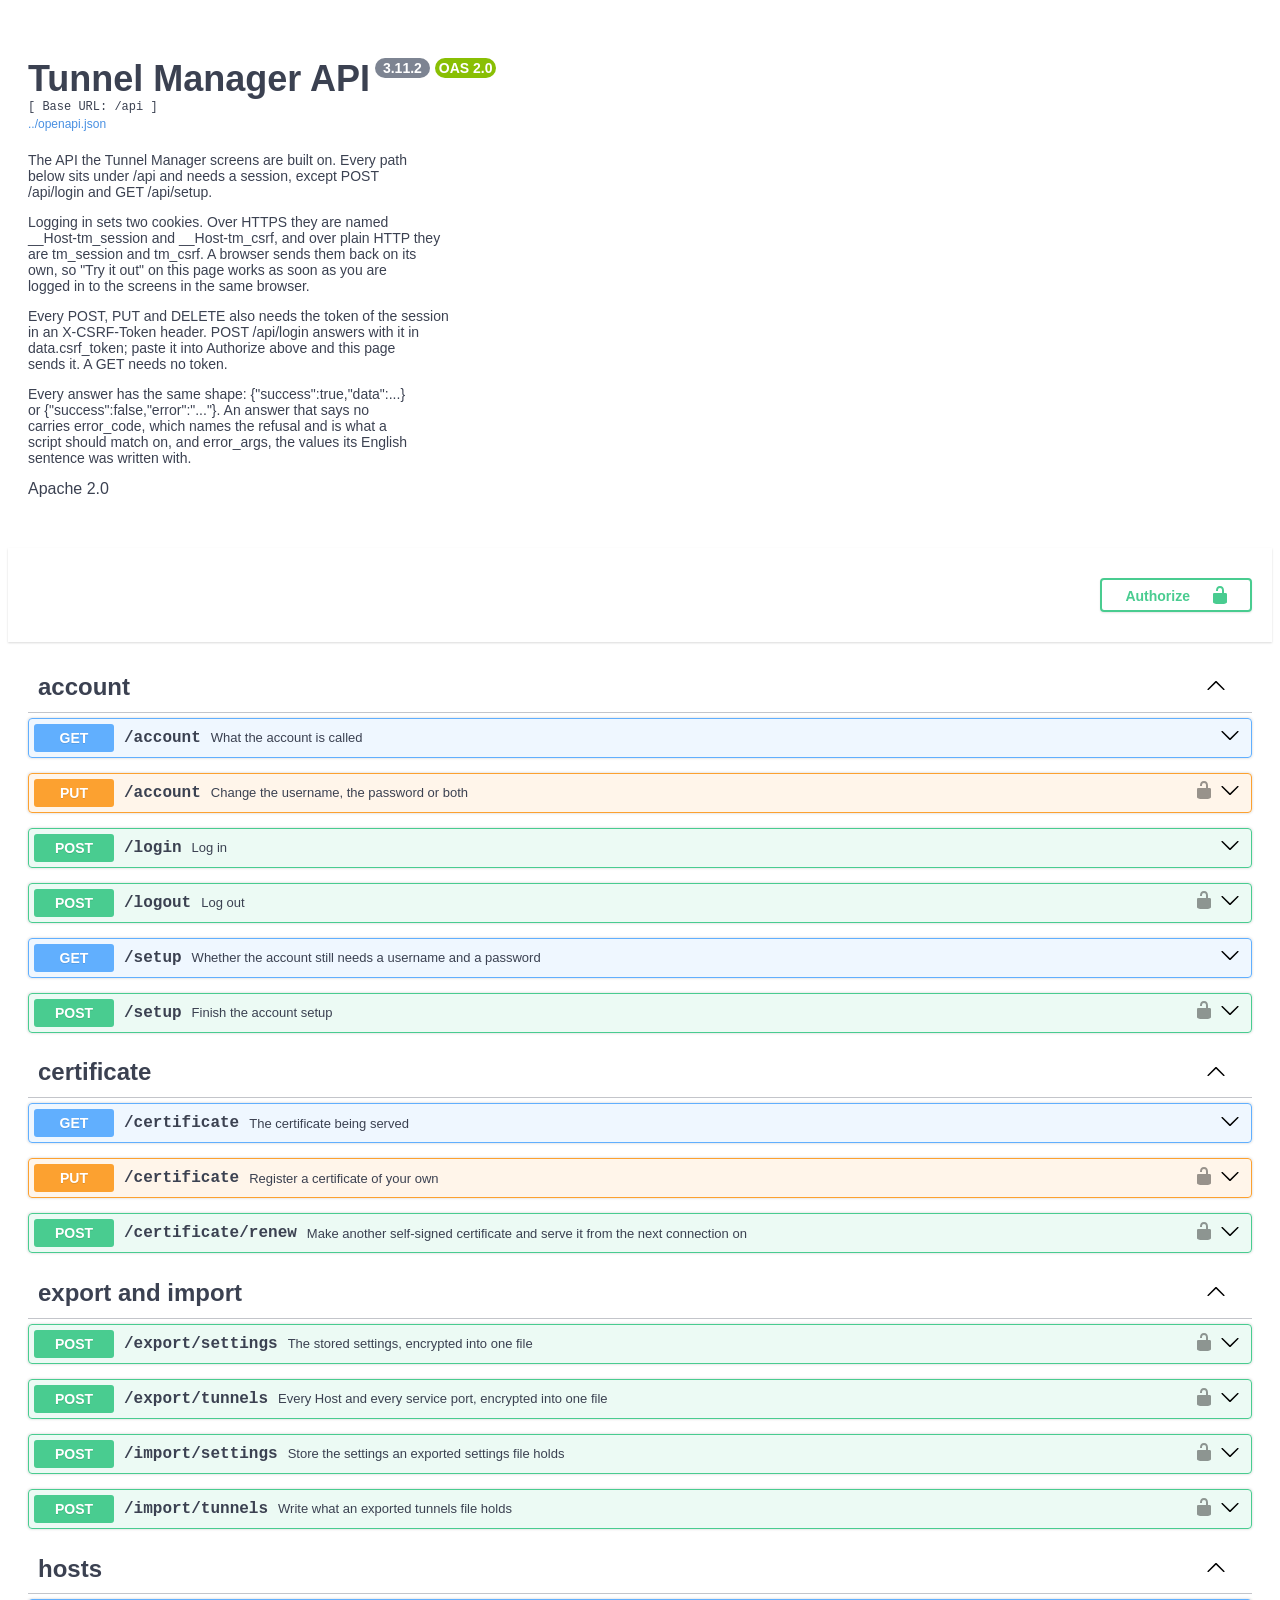
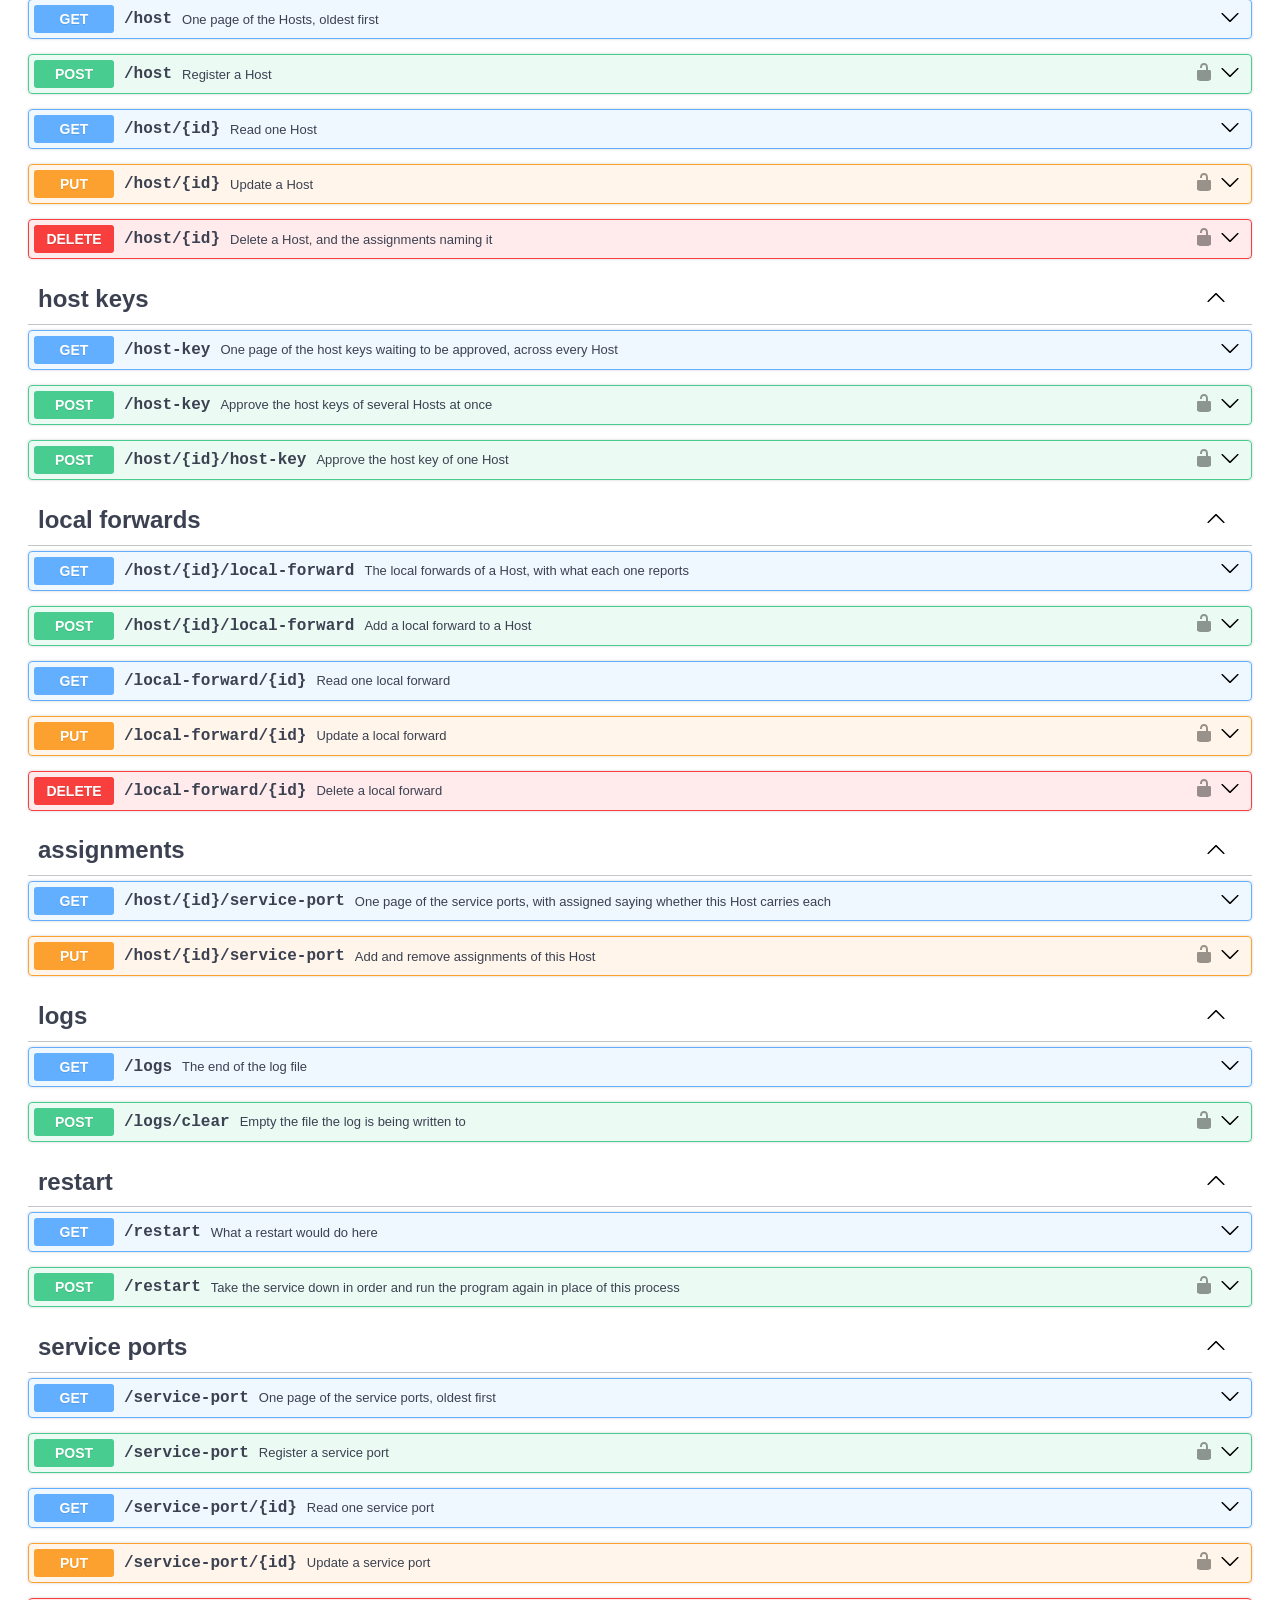
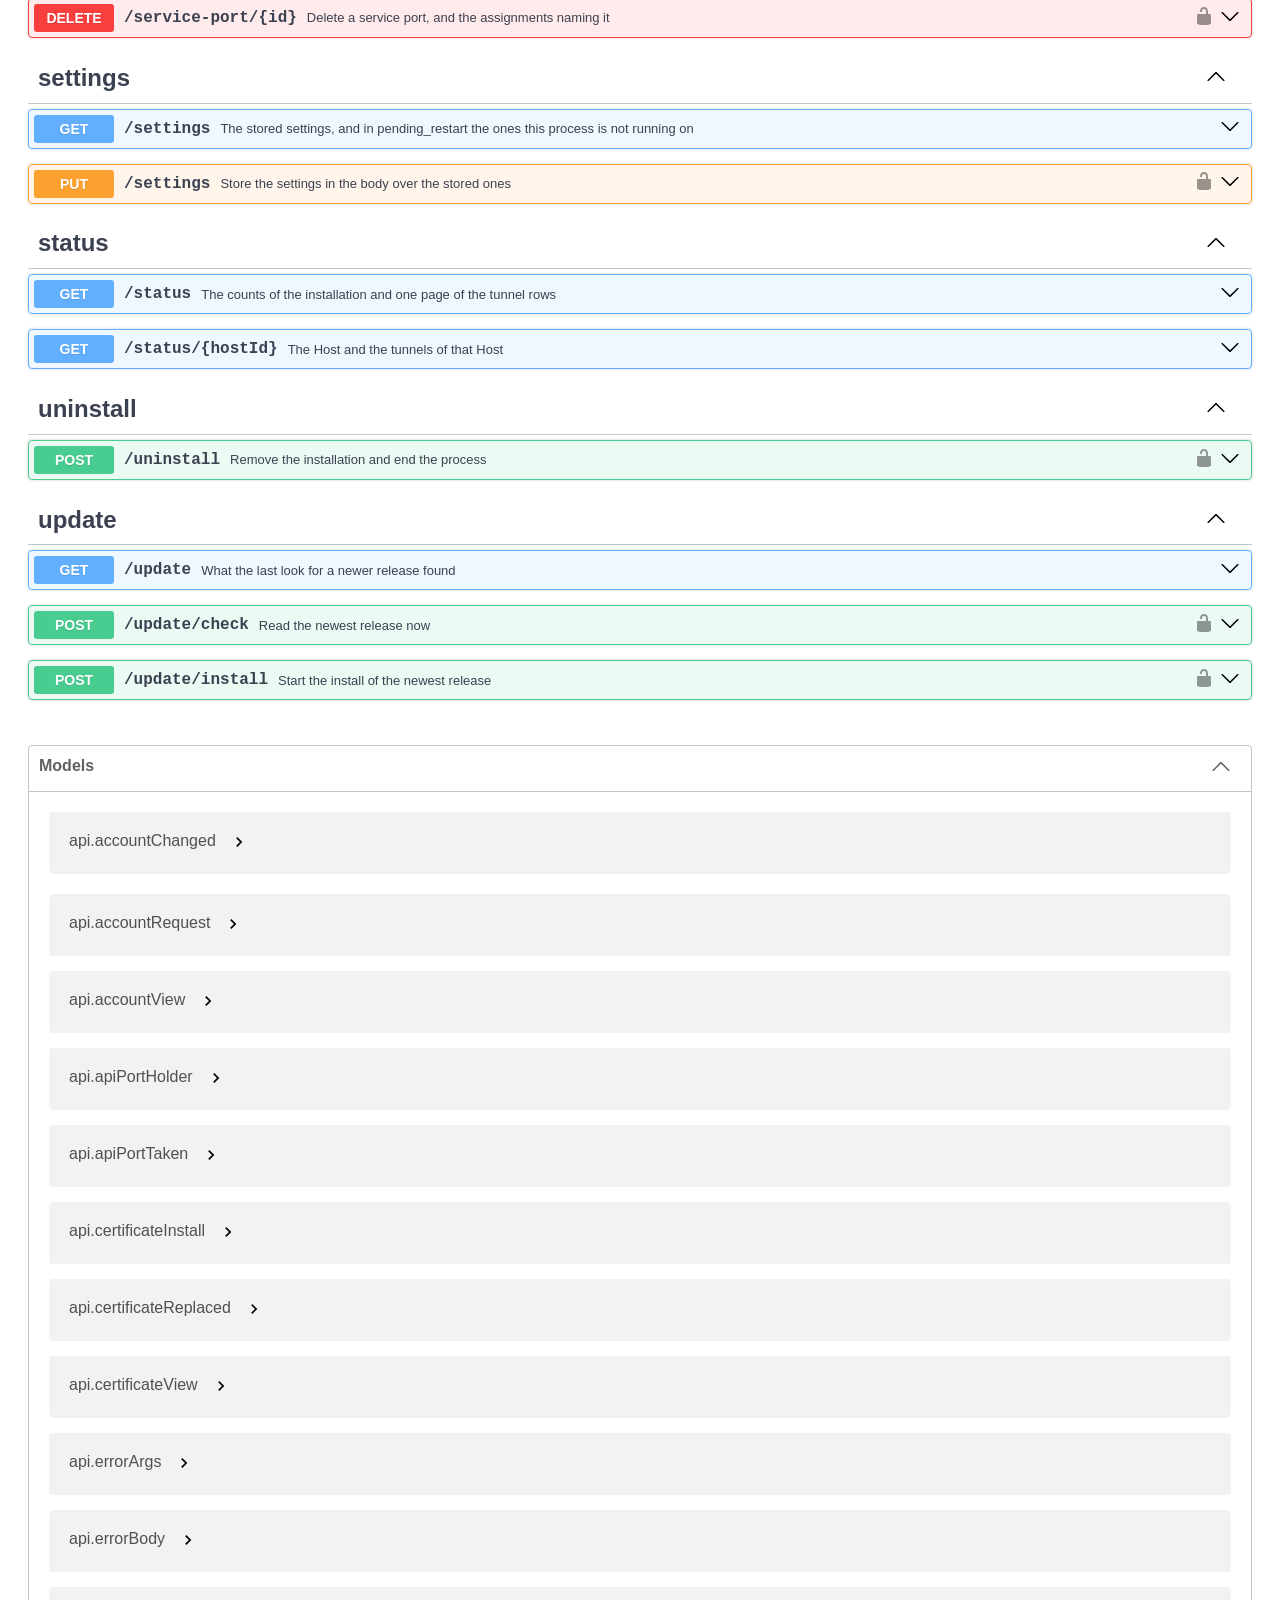
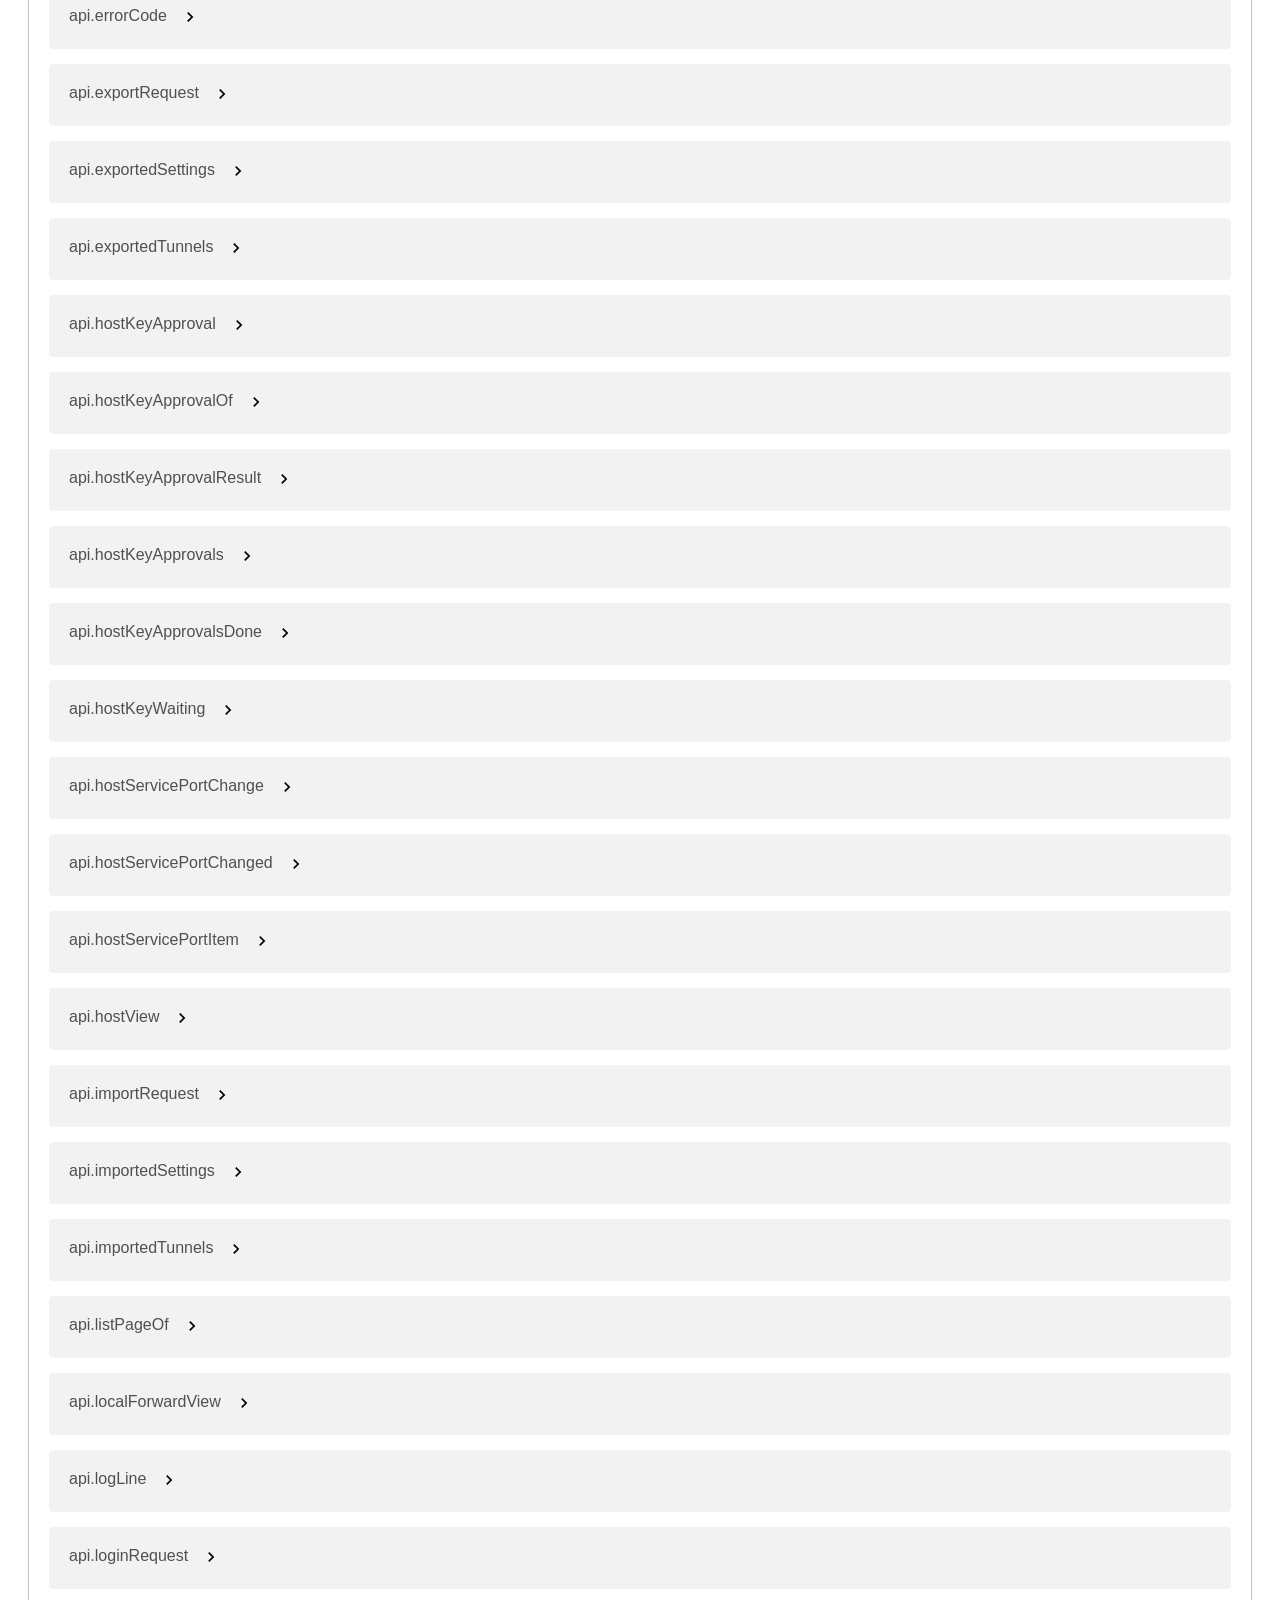
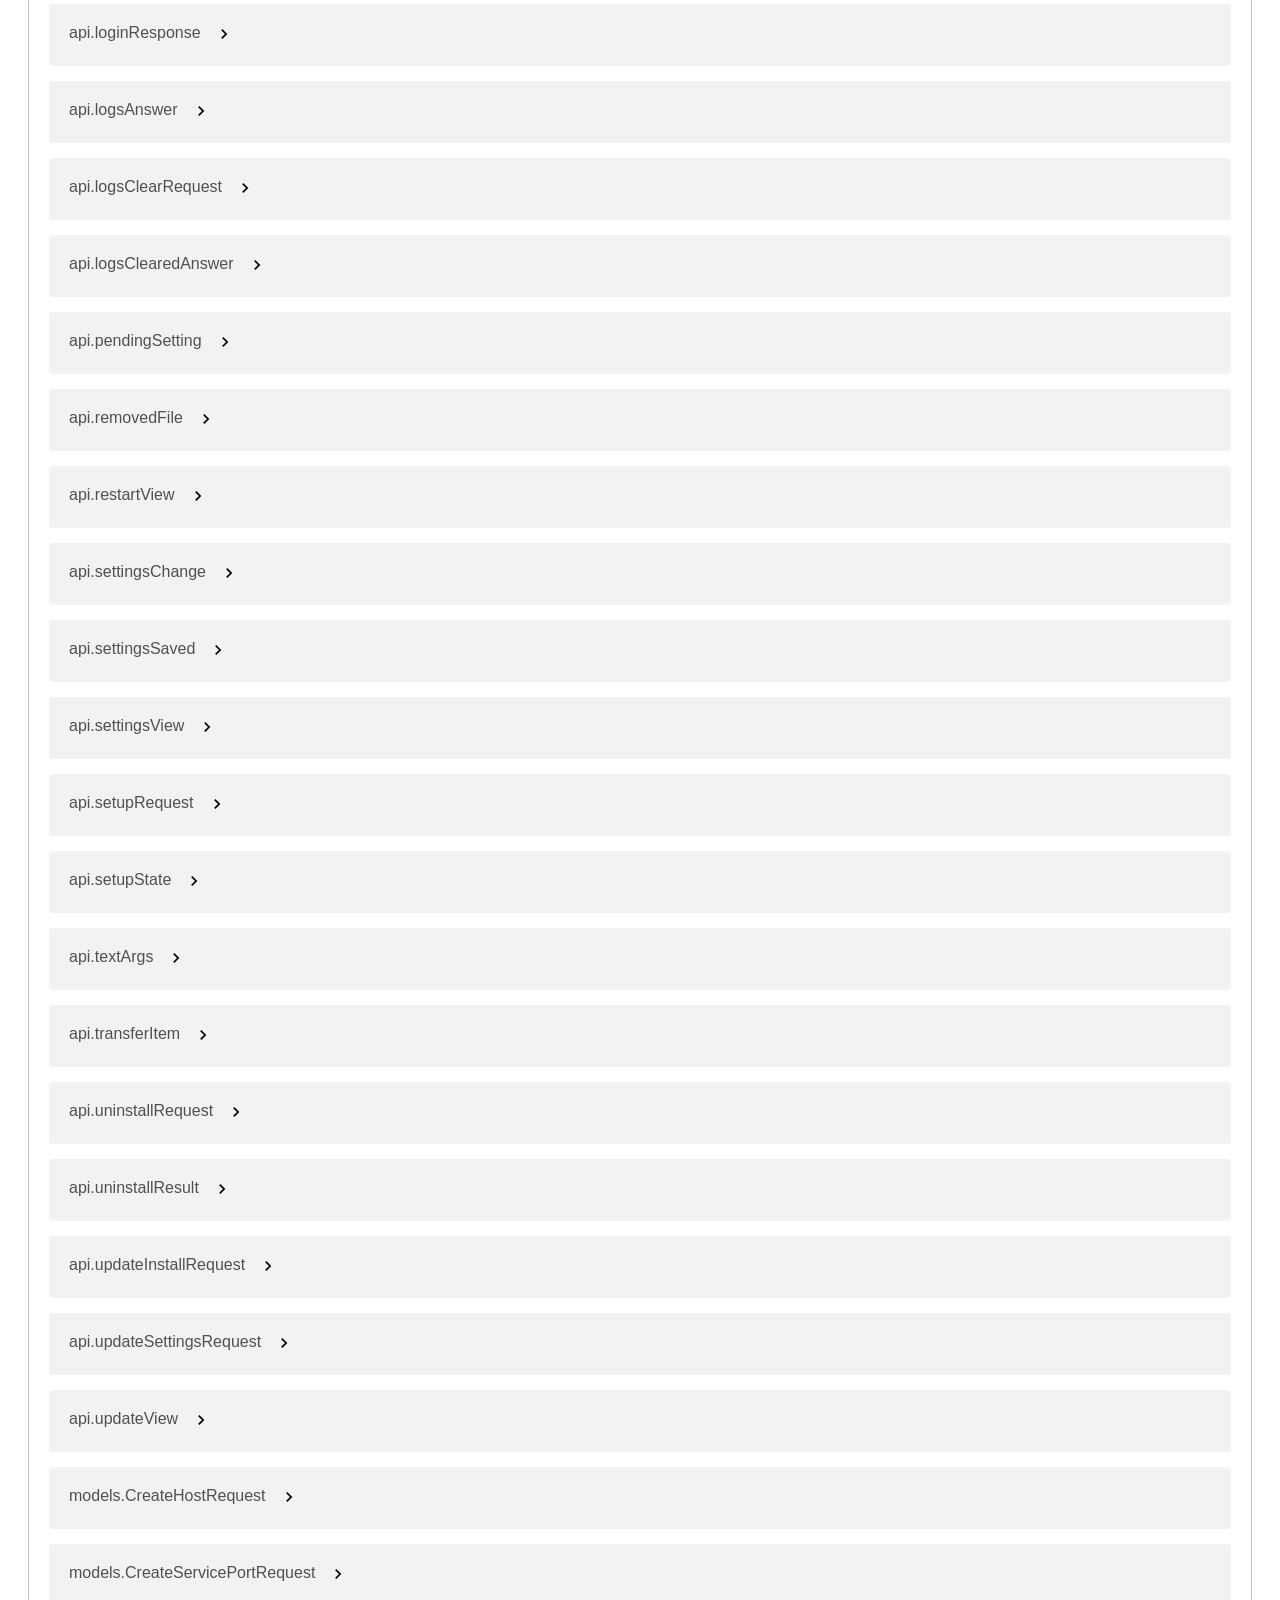
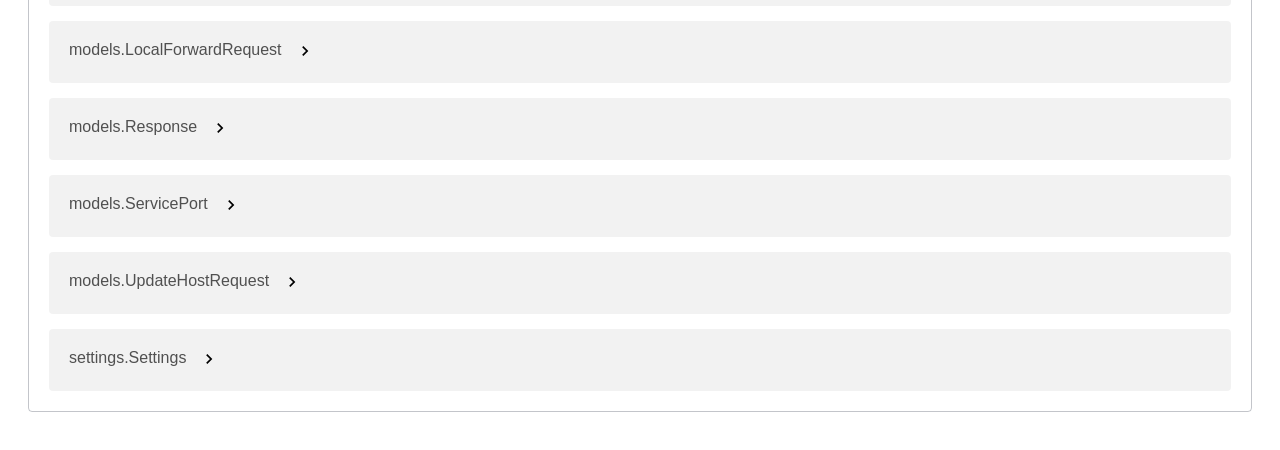
==== commit 0d51cb35: "web: Give the pages an icon" ====
--- a/internal/web/static/api-docs/index.html
+++ b/internal/web/static/api-docs/index.html
@@ -12,6 +12,10 @@
       page, which is the same reason the operator UI is built into the binary.
     -->
     <link rel="stylesheet" href="swagger-ui.css" />
+    <link rel="icon" type="image/png" sizes="32x32" href="/ui/icons/favicon-32.png" />
+    <link rel="icon" type="image/png" sizes="192x192" href="/ui/icons/icon-192.png" />
+    <link rel="icon" type="image/x-icon" sizes="16x16 32x32 48x48" href="/ui/icons/favicon.ico" />
+    <link rel="apple-touch-icon" href="/ui/icons/apple-touch-icon.png" />
   </head>
 
   <body>
